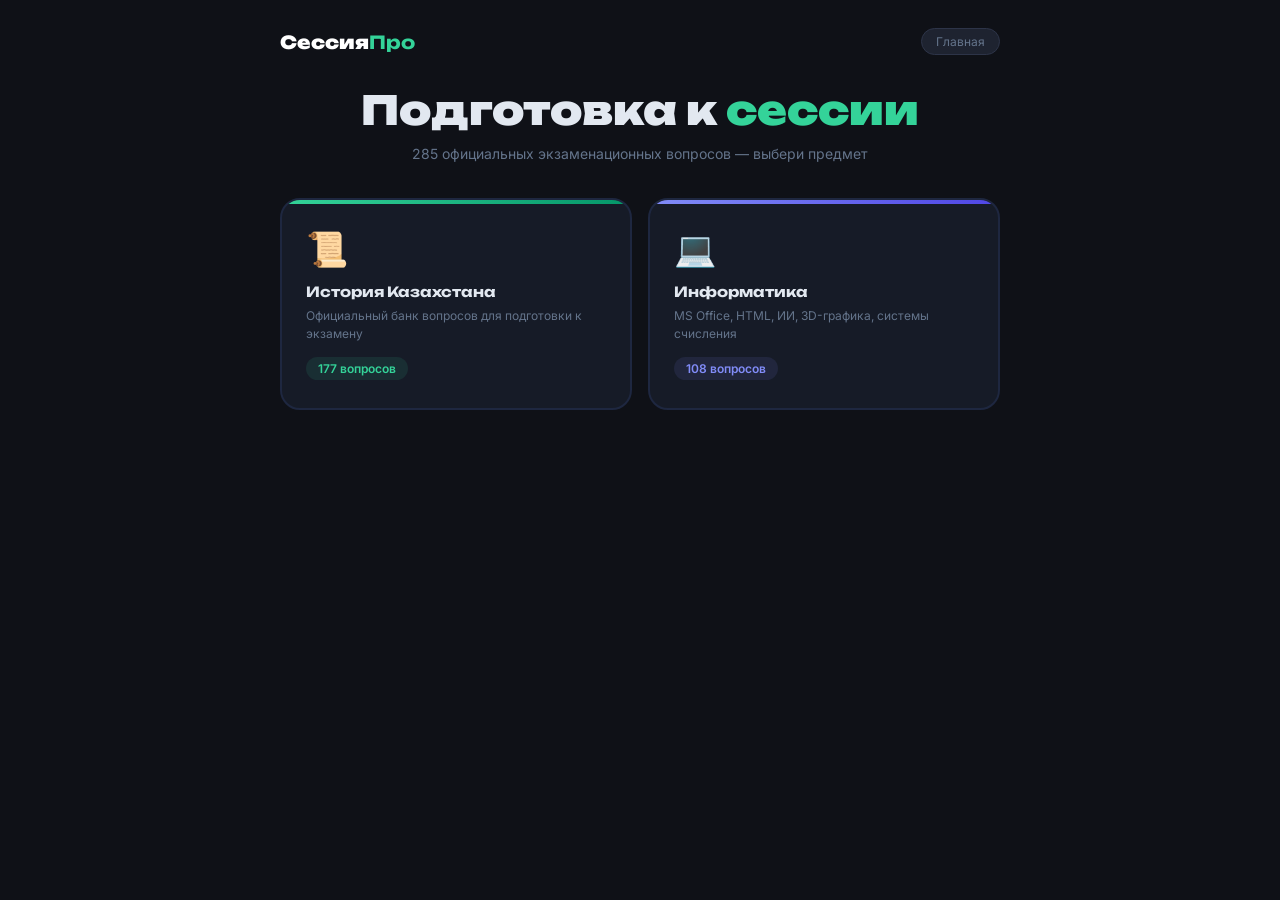
==== quiz.html @ 17632fbd "Add files via upload" ====
<!DOCTYPE html>
<html lang="ru">
<head>
<meta charset="UTF-8">
<meta name="viewport" content="width=device-width,initial-scale=1">
<title>СессияПро</title>
<link href="https://fonts.googleapis.com/css2?family=Unbounded:wght@700;900&family=Inter:wght@400;500;600&display=swap" rel="stylesheet">
<style>
*{margin:0;padding:0;box-sizing:border-box}
body{min-height:100vh;background:#0f1117;color:#e2e8f0;font-family:'Inter',sans-serif;padding:0 16px 60px}
.wrap{max-width:720px;margin:0 auto}
.hdr{padding:28px 0 32px;display:flex;align-items:center;justify-content:space-between}
.logo{font-family:'Unbounded',sans-serif;font-size:18px;font-weight:900;color:#fff}
.logo b{color:#34d399}
.chip{background:#1e2330;border:1px solid #2d3448;border-radius:99px;padding:5px 14px;font-size:12px;color:#64748b}
.screen{display:none}
.screen.on{display:block;animation:up .3s ease}
@keyframes up{from{opacity:0;transform:translateY(12px)}to{opacity:1;transform:translateY(0)}}
.home-title{font-family:'Unbounded',sans-serif;font-size:clamp(22px,5vw,40px);font-weight:900;line-height:1.15;margin-bottom:12px;text-align:center}
.home-title span{color:#34d399}
.home-sub{text-align:center;color:#64748b;font-size:14px;margin-bottom:36px}
.subjects{display:grid;grid-template-columns:1fr 1fr;gap:16px;margin-bottom:36px}
.subj{background:#161b27;border:2px solid #1e2740;border-radius:20px;padding:28px 24px;cursor:pointer;transition:.2s;position:relative;overflow:hidden}
.subj::before{content:'';position:absolute;top:0;left:0;right:0;height:4px;border-radius:20px 20px 0 0}
.subj.hist::before{background:linear-gradient(90deg,#34d399,#059669)}
.subj.info::before{background:linear-gradient(90deg,#818cf8,#4f46e5)}
.subj:hover{transform:translateY(-4px);border-color:#2d3a5a;box-shadow:0 12px 40px rgba(0,0,0,.4)}
.subj .emoji{font-size:34px;margin-bottom:14px;display:block}
.subj h2{font-family:'Unbounded',sans-serif;font-size:14px;font-weight:700;margin-bottom:6px;line-height:1.3}
.subj p{font-size:12px;color:#64748b;line-height:1.5}
.subj .sbadge{display:inline-block;margin-top:14px;border-radius:99px;padding:4px 12px;font-size:12px;font-weight:600}
.subj.hist .sbadge{background:rgba(52,211,153,.1);color:#34d399}
.subj.info .sbadge{background:rgba(129,140,248,.1);color:#818cf8}
.back-btn{display:inline-flex;align-items:center;gap:6px;background:none;border:1.5px solid #1e2740;color:#64748b;padding:8px 16px;border-radius:10px;font-family:'Inter',sans-serif;font-size:13px;cursor:pointer;margin-bottom:24px;transition:.2s}
.back-btn:hover{border-color:#34d399;color:#34d399}
.mode-title{font-family:'Unbounded',sans-serif;font-size:20px;font-weight:700;margin-bottom:6px}
.mode-sub{color:#64748b;font-size:13px;margin-bottom:22px}
.modes{display:grid;grid-template-columns:1fr 1fr;gap:11px;margin-bottom:20px}
.mode{background:#161b27;border:1.5px solid #1e2740;border-radius:15px;padding:18px;cursor:pointer;transition:.2s;text-align:left;position:relative}
.mode:hover{transform:translateY(-2px)}
.mode.hmode:hover{border-color:#34d399}
.mode.imode:hover{border-color:#818cf8}
.mode .mi{font-size:22px;margin-bottom:9px;display:block}
.mode h3{font-size:13px;font-weight:600;margin-bottom:3px}
.mode p{font-size:12px;color:#64748b}
.mode .mc{position:absolute;top:12px;right:12px;border-radius:99px;padding:2px 8px;font-size:11px;font-weight:700}
.hmode .mc{background:rgba(52,211,153,.12);color:#34d399}
.imode .mc{background:rgba(129,140,248,.12);color:#818cf8}
.cust{background:#161b27;border:1.5px solid #1e2740;border-radius:15px;padding:16px}
.cust label{font-size:12px;color:#64748b;display:block;margin-bottom:9px}
.cust-row{display:flex;gap:9px;align-items:center}
select{background:#0f1117;border:1.5px solid #1e2740;border-radius:9px;color:#e2e8f0;font-family:'Inter',sans-serif;font-size:13px;padding:8px 12px;outline:none;cursor:pointer}
.gbtn{flex:1;border:none;border-radius:9px;font-family:'Inter',sans-serif;font-size:14px;font-weight:600;padding:10px 18px;cursor:pointer;transition:.15s}
.gbtn.gh{background:#34d399;color:#0a0f1a}
.gbtn.gh:hover{background:#2dd4bf}
.gbtn.gi{background:#818cf8;color:#fff}
.gbtn.gi:hover{background:#6366f1}
.qhdr{display:flex;align-items:center;gap:12px;margin-bottom:22px;padding-top:20px}
.qsubj{font-size:12px;color:#64748b;white-space:nowrap}
.qsubj b{color:#34d399}
.qsubj.ic b{color:#818cf8}
.pw{flex:1;height:4px;background:#1e2740;border-radius:99px;overflow:hidden}
.pb{height:100%;background:#34d399;border-radius:99px;transition:width .4s}
.pb.ic{background:#818cf8}
.qnl{font-size:12px;color:#64748b;white-space:nowrap}
.qcard{background:#161b27;border:1.5px solid #1e2740;border-radius:18px;padding:24px;margin-bottom:13px;position:relative;overflow:hidden}
.qcard::after{content:'';position:absolute;top:0;left:0;right:0;height:3px;background:linear-gradient(90deg,#34d399,#818cf8)}
.qlbl{font-size:10px;letter-spacing:2px;text-transform:uppercase;color:#475569;margin-bottom:9px}
.qtext{font-size:16px;font-weight:500;line-height:1.55}
.opts{display:flex;flex-direction:column;gap:7px;margin-bottom:14px}
.opt{background:#161b27;border:1.5px solid #1e2740;border-radius:12px;padding:12px 15px;cursor:pointer;display:flex;align-items:center;gap:11px;transition:.18s;font-size:13px}
.opt:hover:not(.dis){border-color:#34d399;background:rgba(52,211,153,.04)}
.ltr{width:27px;height:27px;border-radius:7px;border:1.5px solid #2d3448;display:flex;align-items:center;justify-content:center;font-size:11px;font-weight:700;flex-shrink:0;color:#64748b;transition:.18s}
.opt.ok{border-color:#34d399;background:rgba(52,211,153,.07)}
.opt.ok .ltr{background:#34d399;border-color:#34d399;color:#0a0f1a}
.opt.no{border-color:#f87171;background:rgba(248,113,113,.07)}
.opt.no .ltr{background:#f87171;border-color:#f87171;color:#fff}
.opt.dis{cursor:default}
.oc{margin-left:auto;font-size:13px;opacity:0;flex-shrink:0}
.opt.ok .oc,.opt.no .oc{opacity:1}
.qnav{display:flex;gap:9px}
.xbtn{background:none;border:1.5px solid #1e2740;color:#64748b;border-radius:10px;font-family:'Inter',sans-serif;font-size:13px;padding:11px 16px;cursor:pointer;transition:.15s}
.xbtn:hover{border-color:#f87171;color:#f87171}
.nbtn{flex:1;border:none;border-radius:10px;font-family:'Inter',sans-serif;font-size:14px;font-weight:600;padding:12px;cursor:pointer;display:none;transition:.15s}
.nbtn.hc{background:#34d399;color:#0a0f1a}
.nbtn.hc:hover{background:#2dd4bf}
.nbtn.ic{background:#818cf8;color:#fff}
.nbtn.ic:hover{background:#6366f1}
.res-center{text-align:center;padding:32px 0 18px}
.rring{width:130px;height:130px;margin:0 auto 22px;position:relative}
.rring svg{transform:rotate(-90deg)}
.rring circle{transition:stroke-dashoffset 1.1s cubic-bezier(.4,0,.2,1)}
.rinn{position:absolute;inset:0;display:flex;flex-direction:column;align-items:center;justify-content:center}
.rpct{font-family:'Unbounded',sans-serif;font-size:28px;font-weight:900;line-height:1}
.rlbl{font-size:11px;color:#64748b;margin-top:3px}
.rtitle{font-family:'Unbounded',sans-serif;font-size:20px;font-weight:700;margin-bottom:8px}
.rtext{color:#64748b;font-size:13px;margin-bottom:26px}
.stats{display:grid;grid-template-columns:repeat(3,1fr);gap:9px;margin-bottom:22px}
.stat{background:#161b27;border:1.5px solid #1e2740;border-radius:13px;padding:15px;text-align:center}
.stat .sv{font-family:'Unbounded',sans-serif;font-size:22px;font-weight:700;margin-bottom:3px}
.stat .sk{font-size:11px;color:#64748b}
.stat.green .sv{color:#34d399}
.stat.red .sv{color:#f87171}
.revtl{font-size:10px;letter-spacing:2px;text-transform:uppercase;color:#475569;margin-bottom:10px;text-align:left}
.revl{text-align:left;margin-bottom:22px}
.ritem{background:#161b27;border:1.5px solid #1e2740;border-left:3px solid #f87171;border-radius:11px;padding:13px 15px;margin-bottom:7px}
.rq{font-size:13px;font-weight:500;margin-bottom:7px;line-height:1.4}
.rrow{display:flex;gap:6px;flex-wrap:wrap}
.ra{padding:4px 9px;border-radius:5px;font-size:12px}
.rc{background:rgba(52,211,153,.1);color:#34d399}
.rw{background:rgba(248,113,113,.1);color:#f87171;text-decoration:line-through}
.rbtns{display:flex;gap:9px;padding-bottom:48px}
.toast{position:fixed;bottom:20px;left:50%;transform:translateX(-50%) translateY(80px);background:#1e2740;border:1.5px solid #2d3a5a;border-radius:11px;padding:10px 18px;font-size:13px;z-index:999;transition:.3s;pointer-events:none;white-space:nowrap}
.toast.on{transform:translateX(-50%) translateY(0)}
@media(max-width:500px){.subjects,.modes{grid-template-columns:1fr}.qtext{font-size:14px}.qcard{padding:18px}}
</style>
</head>
<body>
<div class="wrap">
  <div class="hdr">
    <div class="logo">Сессия<b>Про</b></div>
    <div class="chip" id="chip">Главная</div>
  </div>
  <div class="screen on" id="s-home">
    <div class="home-title">Подготовка к <span>сессии</span></div>
    <div class="home-sub">285 официальных экзаменационных вопросов — выбери предмет</div>
    <div class="subjects">
      <div class="subj hist" onclick="goMode('hist')">
        <span class="emoji">📜</span>
        <h2>История Казахстана</h2>
        <p>Официальный банк вопросов для подготовки к экзамену</p>
        <span class="sbadge">177 вопросов</span>
      </div>
      <div class="subj info" onclick="goMode('info')">
        <span class="emoji">💻</span>
        <h2>Информатика</h2>
        <p>MS Office, HTML, ИИ, 3D-графика, системы счисления</p>
        <span class="sbadge">108 вопросов</span>
      </div>
    </div>
  </div>
  <div class="screen" id="s-mode-hist">
    <button class="back-btn" onclick="show('s-home','Главная')">← Назад</button>
    <div class="mode-title">📜 История Казахстана</div>
    <div class="mode-sub">177 вопросов — выбери режим</div>
    <div class="modes">
      <div class="mode hmode" onclick="launch('hist',20,'r')"><span class="mi">🎲</span><span class="mc">20</span><h3>Быстрый тест</h3><p>20 случайных вопросов</p></div>
      <div class="mode hmode" onclick="launch('hist',40,'r')"><span class="mi">⚡</span><span class="mc">40</span><h3>Полутест</h3><p>40 случайных вопросов</p></div>
      <div class="mode hmode" onclick="launch('hist',0,'all')"><span class="mi">🏆</span><span class="mc">177</span><h3>Полный экзамен</h3><p>Все вопросы банка</p></div>
      <div class="mode hmode" onclick="launch('hist',0,'w')"><span class="mi">🔄</span><span class="mc" id="wb-h">0</span><h3>Ошибки</h3><p>Только неверные ответы</p></div>
    </div>
    <div class="cust"><label>Своё количество</label>
      <div class="cust-row">
        <select id="cn-h"><option value="10">10</option><option value="20" selected>20</option><option value="30">30</option><option value="50">50</option><option value="100">100</option></select>
        <button class="gbtn gh" onclick="launch('hist',+document.getElementById('cn-h').value,'r')">Начать →</button>
      </div>
    </div>
  </div>
  <div class="screen" id="s-mode-info">
    <button class="back-btn" onclick="show('s-home','Главная')">← Назад</button>
    <div class="mode-title">💻 Информатика</div>
    <div class="mode-sub">108 вопросов — выбери режим</div>
    <div class="modes">
      <div class="mode imode" onclick="launch('info',20,'r')"><span class="mi">🎲</span><span class="mc">20</span><h3>Быстрый тест</h3><p>20 случайных вопросов</p></div>
      <div class="mode imode" onclick="launch('info',40,'r')"><span class="mi">⚡</span><span class="mc">40</span><h3>Полутест</h3><p>40 случайных вопросов</p></div>
      <div class="mode imode" onclick="launch('info',0,'all')"><span class="mi">🏆</span><span class="mc">108</span><h3>Полный экзамен</h3><p>Все вопросы банка</p></div>
      <div class="mode imode" onclick="launch('info',0,'w')"><span class="mi">🔄</span><span class="mc" id="wb-i">0</span><h3>Ошибки</h3><p>Только неверные ответы</p></div>
    </div>
    <div class="cust"><label>Своё количество</label>
      <div class="cust-row">
        <select id="cn-i"><option value="10">10</option><option value="20" selected>20</option><option value="30">30</option><option value="50">50</option><option value="108">Все (108)</option></select>
        <button class="gbtn gi" onclick="launch('info',+document.getElementById('cn-i').value,'r')">Начать →</button>
      </div>
    </div>
  </div>
  <div class="screen" id="s-quiz">
    <div class="qhdr">
      <div class="qsubj" id="qsl">История <b>КЗ</b></div>
      <div class="pw"><div class="pb" id="pb"></div></div>
      <div class="qnl" id="qnl">0/0</div>
    </div>
    <div class="qcard"><div class="qlbl" id="qn">ВОПРОС 1</div><div class="qtext" id="qt"></div></div>
    <div class="opts" id="opts"></div>
    <div class="qnav">
      <button class="xbtn" onclick="exitQ()">✕ Выйти</button>
      <button class="nbtn hc" id="nb" onclick="nextQ()">Следующий →</button>
    </div>
  </div>
  <div class="screen" id="s-res">
    <div class="res-center">
      <div class="rring">
        <svg width="130" height="130" viewBox="0 0 130 130">
          <circle cx="65" cy="65" r="56" fill="none" stroke="#1e2740" stroke-width="9"/>
          <circle id="rc" cx="65" cy="65" r="56" fill="none" stroke="#34d399" stroke-width="9" stroke-linecap="round" stroke-dasharray="351.86" stroke-dashoffset="351.86"/>
        </svg>
        <div class="rinn"><div class="rpct" id="rp">0%</div><div class="rlbl">результат</div></div>
      </div>
      <div class="rtitle" id="rtl">—</div>
      <div class="rtext" id="rtx"></div>
    </div>
    <div class="stats">
      <div class="stat green"><div class="sv" id="sok">0</div><div class="sk">Верно</div></div>
      <div class="stat red"><div class="sv" id="sno">0</div><div class="sk">Неверно</div></div>
      <div class="stat"><div class="sv" id="stot">0</div><div class="sk">Всего</div></div>
    </div>
    <div class="revtl">Разбор ошибок</div>
    <div class="revl" id="rl"></div>
    <div class="rbtns">
      <button class="xbtn" style="flex:1" onclick="exitQ()">← Главная</button>
      <button class="nbtn hc" id="rbtn" style="display:flex;flex:1" onclick="retryQ()">↺ Ещё раз</button>
    </div>
  </div>
</div>
<div class="toast" id="toast"></div>
<script>
const RH=[["Стиль предметов, найденных в сакских курганах","Согдийский","Птичий","Китайский","Звериный",3],["На какой территории поселились усуни (III в. до н.э.)","На Сыр-Дарье","Мангыстау","Северном Казахстане","Семиречье",3],["Кто из учёных изучал язык тюркских племён в XI веке","А.Яссауи","Ю.Баласагуни","М.Кашгари","Аль-Фараби",2],["Как назывался верховный правитель усуней","Хан","Царь","Шаньюй","Гуньмо",3],["Персидский царь, побеждённый саками","Дарий","Камбис","Полиэн","Кир",3],["Сезонное пастбище казахов в весеннее время","Джайляу","Кузеу","Коктеу","Кыстау",2],["Сакский царь, победивший Кира и обезглавивший его","Моде","Томирис","Чжи-Чжи","Аттила",1],["К какому веку относится «Золотой человек»","VII в. до н.э.","II в. до н.э.","V-IV вв. до н.э.","I в. до н.э.",2],["Начало формирования казахской народности","VII-IX вв.","XIV-XV вв.","II-I тыс. лет до н.э.","III-IV вв.",1],["Хан Тауке укреплял центральную власть через","Совет духовенства","Совет биев","Совет аксакалов","Съезд баев",1],["По «Уставу о сибирских киргизах» 1822 г. Старший султан через 9 лет мог рассчитывать на","Должность волостного управителя","Дворянское звание","Новые земли","Должность губернатора",1],["Установлению культурных отношений между Востоком и Западом в Средневековье способствовал","Расцвет Монгольской империи","Расцвет Тюркского каганата","Китай и Россия","Великий Шёлковый путь",3],["Мавзолей Ходжи Ахмеда Яссауи находится","В Отраре","В Таразе","В Мерке","В Туркестане",3],["Значение термина «Икта» в государстве Караханидов","Посол","Городской глава","Объявление войны","Право на сбор налога",3],["Крупный торговый центр Тюргешского каганата","Тараз","Жанакент","Отрар","Суяб",3],["Центр Западно-Тюркского каганата","Мангыстау","Мавераннахр","Семиречье","Алтай",2],["Наука о происхождении и эволюции человека","Антропология","Политология","Физика","Биология",0],["Характерная черта постиндустриальной цивилизации","Рост богатых","Резкое расслоение","Уменьшение бедных","Резкое усиление роли информации и образования",3],["Великое переселение народов — это","Развитие промышленности","Добровольное переселение","Массовое вторжение варваров на территорию Рима в 4-7 вв.","Уничтожение малых народов",2],["Определение глобализации","Рост народонаселения","Модернизация в развитых странах","Усиление взаимосвязанности мира и воздействие мировых процессов на народы","Усиление агрессивной политики",2],["Последствия монгольских завоеваний в Казахстане","Экономика развивалась","Города сократились с 200 до 20, уничтожены культурные ценности","Городов стало больше","Культура быстро развивалась",1],["Этническая карта мира — это","Карта расселения этносов","Расселение малых народов","Ассимиляция народа","Распределение диаспор",0],["Партия лидеров Букейханова и Байтурсынова","Ак Жол","Алаш","Желтоксан","Табигат",1],["Путь повышения социального положения в казахском обществе","Храбрость на войне","Обучение в медресе","Религиозные предписания","Милость царя",0],["Казахское ханство образовалось в","1465-1466","1385-1386","1210-1211","1745-1746",0],["Поэты-исполнители эпоса","Гурханы","Жырау","Тегины","Сери",1],["Образование Казахского ханства связано с","Жанибеком и Кереем","Иренчи и Бурундуком","Абулхаиром и Махмудом","Касымом и Акназаром",0],["При каком хане население ханства достигло 1 млн. человек","Хане Есиме","Хане Хакназаре","Хане Касыме","Хане Бурундуке",2],["Мифологический предок древних тюрков","Волк","Лебедь","Лошадь","Тигр",0],["Определение «цивилизации»","Особенности экономической жизни","Творческая деятельность","Особенности материальной, духовной и социальной жизни народов","Путь развития казахского общества",2],["Номадизм — это","Кочевничество","Земледелие","Ирригация","Героический эпос",0],["Общенациональная идея Республики Казахстан","Ұлы Ел","Ұлы Отан","Мәңгілік Ел","Қөп ұлтты ел",2],["Свод законов «Жеті жарғы» связан с именем хана","Тауке","Касым","Жангир","Аблай",0],["Год «Анракайской битвы» — победы над джунгарами","1414","1685","1516","1729",3],["Год битвы «Калмак кырылган» (гибель калмыков)","1514","1485","1726","1629",2],["Раннефеодальное государство тюркских племён","Княжество","Полисы","Ханства","Каганаты",3],["Государства, покорённые Чингисханом до вторжения в Казахстан","Россия, Китай, Индия","Турция и Кавказ","Иран и Пакистан","Якуты, киргизы и уйгуры",3],["Основная причина общенациональной борьбы казахов в 1916 году","Изъятие земель и тяжёлые налоги","Междоусобицы","Расстрел мирных","Национализм",0],["Амангельды Иманов возглавил восстание 1916 г. в области","Тургайской","Акмолинской","Уральской","Сырдарьинской",0],["Религия, название которой означает «покорность»","Ислам","Тенгрианство","Лютеранство","Буддизм",0],["Наибольшая угроза казахам в начале XVIII в. нарастала со стороны","Российской империи","Поволжских калмыков","Джунгарского ханства","Хивинского ханства",2],["Термин «казах» до XIV в. употреблялся в смысле","Политическом","Военном","Экономическом","Социальном",3],["Политическая партия, образованная после февральской революции 1917 г.","Кадеты","Октябристы","Социал-демократическая","Алаш",3],["Орудия, перенятые Чингисханом у Китая","Луки и стрелы","Глиняные орудия","Стенобитные и метательные орудия","Невидимые орудия",2],["Город, оборонявшийся 6 месяцев против монголов с Каир ханом","Тараз","Туркестан","Отрар","Ташкент",2],["Когда возникло государство Чингисхана","Конец 10 в.","Начало 12 в.","Конец 8 в.","Начало 13 в.",3],["При каком хане ислам стал государственной религией Золотой Орды","Батые","Берке","Узбеке","Джанибеке",2],["Главный язык Золотой Орды","Чагатайский","Огузский","Кипчакский","Монгольский",2],["Город на Сырдарье, оказавший сильное сопротивление монголам","Сыгнак","Озгент","Женд","Баршакент",0],["Народ Золотой Орды","Один язык, разные религии","Одна религия, разные языки","Одна религия и один язык","Разные язык и религия",1],["Первая столица Золотой Орды","Сыганак","Алмалык","Сарай-Бату","Туркестан",2],["Основатель Золотой Орды","Чагатай","Тулуй","Батый","Джучи",2],["Территория Старшего жуза","От Сырдарьи до Семиречья","Центральный Казахстан","Западный Казахстан","Северный Казахстан",0],["Территория Среднего жуза","От Сырдарьи до Семиречья","Центральный и Северо-Восточный Казахстан","Низовья р. Урал","Западный Казахстан",1],["Казахский бий Среднего жуза в 18 в.","Казыбек","Толе","Едыге","Айтеке",0],["Казахский бий Старшего жуза в 18 в.","Казыбек","Толе","Едыге","Айтеке",1],["Казахский бий Младшего жуза в 18 в.","Казыбек","Толе","Тауке","Айтеке",3],["Государственная религия Золотой Орды с 14 в.","Ислам","Синтоизм","Конфуцианство","Иудаизм",0],["Золотая Орда при Узбек-хане и Джанибеке","Достигла расцвета","Стала независимой","Распалась на улусы","Прекратила существование",0],["Правитель государства кочевых узбеков","Абулхаир","Тоглук-Тимур","Тамерлан","Касым",0],["Итог Октябрьской революции 1917 г.","Власть Советов","Власть Временного правительства","Власть буржуазии","Власть царя",0],["Право нации на самоопределение — это","Право на национальные привилегии","Право на религиозные привилегии","Право создать самостоятельное государство","Право притеснять другую нацию",2],["Характер восстания Кенесары","Национально-освободительный","Демократический","Антирелигиозный","Антифеодальный",0],["Первый редактор газеты «Казах»","А.Байтурсынов","М.Жумабаев","М.Дулатов","А.Бокейханов",0],["Единственный источник государственной власти в РК","Парламент","Суд","Народ","Правительство",2],["Кто мог претендовать на ханский титул","Султаны-чингизиды","Баи","Эмиры","Батыры",0],["Главный приоритет ЮНЕСКО в культуре","Развитие промышленности","Содействие культурному разнообразию","Распространение книг","Развитие морали",1],["Миссия ЮНЕСКО","Создание условий для диалога цивилизаций и народов","Распространение учебников","Развитие бедных стран","Развитие богатых стран",0],["Цель программы Всемирного наследия","Сделать известными и защитить уникальные объекты","Засекретить объекты","Застраховать памятники","Передать объекты на хранение",0],["Дата декрета об образовании Казахской АССР","26 мая 1904","26 июня 1938","26 июля 1926","26 августа 1920",3],["Диаспора — это","Часть народа вне страны происхождения","Все достижения человечества","Наиболее развитые нации","Крупные народные образования",0],["Устойчивые признаки этноса","Общественные отношения","Взгляды выдающихся людей","Территория и климат","Этническая культура, менталитет и общее происхождение",3],["Культ неба у тюрков","Поклонение Тенгри","Поклонение животным","Поклонение аруахам","Поклонение воде",0],["Повод к выступлению казахов в 1916 г.","Изъятие скота","Указ царя 25 июня 1916 г. о тыловых работах","Расстрел мирных","Изъятие имущества",1],["Движущие силы борьбы казахского народа в 1916 г.","Рабочие","Ремесленники","Крестьяне","Крестьяне, ремесленники, рабочие",3],["Город, которому посвятил стихотворение Жамбыл в 1941 г.","Ленинград","Смоленск","Воронеж","Курск",0],["Оценка декабрьских событий 1986 г. Пленумом ЦК КПСС","Казахский национализм","Демонстрация солидарности","Демонстрация единства","Выступление молодёжи",0],["Причина упадка Великого Шёлкового пути","Разрушение Великой Китайской стены","Нашествие монголов","Появление джунгарского государства","Нашествие Надир-шаха",1],["ХХ съезд КПСС знаменателен","Курс на освоение целины","Осуждением культа личности Сталина","Послевоенными успехами промышленности","Восстановлением народного хозяйства",1],["День 31 мая в РК называется","День независимости","День Конституции","День принятия в ООН","День памяти жертв репрессий",3],["Закон о государственной независимости РК принят","16 декабря 1991","21 августа 1996","25 октября 1985","12 декабря 1995",0],["Первое высшее учебное заведение Казахстана","Казахский Педагогический институт","Казахский Государственный университет","Алматинский медицинский институт","Алматинский Зооветеринарный институт",0],["Причина участия казахов Младшего жуза в восстании Пугачёва","Вернуть должности","Вернуть земли","Выступить против джунгар","Выступить против Китая",1],["Классовый характер «Жеты-Жаргы» доказывает","За кровь мстят кровью","Богохульника убивают камнями","Убийство султана — кун за 7 человек","Самоубийцы хоронятся отдельно",2],["Писатель, написавший правду о хане Кенесары","Ж.Молдагалиев","И.Есенберлин","А.Кекилбаев","О.Сулейменов",1],["Основная цель индустриализации в СССР","Развитие промышленности","Развитие сельского хозяйства","Развитие торговли","Ликвидация неграмотности",0],["Принцип, нарушавшийся при коллективизации","Справедливости","Добровольности","Всеобщности","Системности",1],["Методы коллективизации в Казахстане","Насилие и террор","Добровольность","Справедливость","Единство",0],["Первый звуковой фильм в Казахстане","Каракоз","Меня зовут Кожа","Алдар Косе","Амангельды",3],["Казахстанец, повторивший подвиг Матросова","С.Луганский","Л.Беда","С.Баймагамбетов","И.Павлов",2],["Период существования СССР","1917-1992","1922-1990","1917-1986","1922-1991",3],["Экологическое движение под руководством О.Сулейменова","Комитет по проблемам Балхаша","«Невада — Семипалатинск»","«Адилет»","«Желтоксан»",1],["Учебное заведение, получившее имя Абая","Казахский педагогический институт","КазГУ","Кызылординский пединститут","Алматинский медицинский",0],["Вид искусства, появившийся в XX в. на основе синтеза с техникой","Кино","Живопись","Скульптура","Графика",0],["Казахский учёный-этнограф начала 19 в.","Ч.Валиханов","Аль-Фараби","И.Алтынсарин","А.Кунанбаев",0],["Автор кюев «Адай» и «Сарыарка»","Курмангазы","Даулеткерей","Таттимбет","Сейтек",0],["Разработал месторождение меди в Джезказгане","Н.С.Курнаков","И.М.Губкин","К.И.Сатпаев","П.И.Рычков",2],["Турксиб соединял","Среднюю Азию с Сибирью","Казахстан с Сибирью","Урал с Казахстаном","Европу с Азией",0],["Номад — это","Кочевник","Охотник","Ремесленник","Земледелец",0],["Великий казахский кюйши 19 в.","Курмангазы","Бухаржырау","М.Утемисов","Асанкайгы",0],["Казахский поэт, переводивший Лермонтова и Пушкина","А.Кунанбаев","Г.Мусрепов","Г.Мустафин","Ш.Уалиханов",0],["Отрасли, развившиеся в годы индустриализации","Энергетическая","Добывающая","Лёгкая","Сыроваренная",1],["Первый президент АН Казахской ССР","К.Сатпаев","Ж.Мендешев","А.Маргулан","С.Вавилов",0],["Первое ядерное испытание на Семипалатинском полигоне","1949","1945","1947","1941",0],["Указ о закрытии Семипалатинского полигона подписал","Н.Назарбаев","М.Горбачёв","Д.Кунаев","Ю.Андропов",0],["Политика СССР 1985-1991 гг.","Перестройка","Новый курс","НЭП","Реконструкция",0],["Декларацию о суверенитете Казахстан провозгласил","В октябре 1990","В сентябре 1988","В январе 1989","В августе 1992",0],["Глава государства по Конституции РК","Президент","Председатель Конституционного Совета","Председатель Мажилиса","Вице-президент",0],["По планам фашистов Казахстан должен был войти в состав","Государства Остланд","Великой Германской империи","Большого Туркестана","Японии",2],["Командир 316-й дивизии, сформированной в Казахстане","Генерал Панфилов","Генерал Ботов","Маршал Жуков","Генерал Говоров",0],["Символ единения и гостеприимства у тюрков","Казан","Юрта","Акинак","Мечеть",1],["Определяющий фактор политического мировоззрения в 40-х гг. ХХ в.","Пропаганда вождя","Патриотическое воспитание","Инакомыслие","Демократия",0],["Событие в жизни Казахстана 2 марта 1992 г.","Казахстан вступил в ООН","Вышел из Всемирного банка","Расторг договор с Китаем","Вступил в МВФ",0],["Лиссабонский протокол 1993 г. объявил","Мораторий на ядерные вооружения","Казахстан зоной без ядерного оружия","Невмешательство во внутренние дела соседей","Новые принципы сотрудничества в СНГ",1],["Год введения тенге","1990","1991","1992","1993",3],["Экономическая политика «Нұрлы Жол»","«Нұрлы Жол»","«Асылжол»","«Ақ жол»","«Жаңа жол»",0],["Лидер движения «Невада-Семей»","Д.Назарбаева","О.Сулейменов","С.Абдильдин","Г.Касымов",1],["Партия с лидерами Букейхановым и Байтурсыновым","Ак Жол","Алаш","Желтоксан","Табигат",1],["Автор «1000 песен Казахского народа»","Б.Астафьев","А.Иванов","А.Затаевич","Е.Брусиловский",2],["Курган — место захоронения «Золотого человека»","Иссыкский","Беркаринский","Бесшатыр","Жуантобе",0],["Что наибольше искажалось в годы застоя","Философия","Социология","История Казахстана","Математика",2],["Основатель Тюркского каганата","Мукан-каган","Бумын-каган","Джегуй-каган","Уч-элик-каган",1],["Формы собственности по Конституции РК","Частная и государственная","Кооперативная и государственная","Государственная и акционерная","Арендная и государственная",0],["Презентация новой столицы Астаны состоялась","В июне 1986","В июне 1977","В июне 1998","В июне 1969",2],["Почему Затаевича называли «искателем жемчуга»","Изучал фауну","Изучал природные ресурсы","Собирал песни и кюи народа","Изучал обычаи",2],["Кому адресовано «Письмо пяти» в 1932 г.","Ф.Голощекину","И.Курамысову","С.Мендешеву","Г.Рошаль",0],["Кто писал Сталину о катастрофе коллективизации в 1933 г.","Т.Рыскулов","И.Курамысов","Е.Алтынбеков","К.Куанышев",0],["Энеолит — это","Эпоха каменного века","Эпоха железного века","Переход от каменного к бронзовому веку","Эпоха собирательства",2],["В русских источниках кыпчаков называли","Половцами","Сарматами","Печенегами","Хазарами",0],["Место СССР по тяжёлой промышленности в Европе накануне ВМВ","Первое","Последнее","Третье","Пятое",0],["Место Казахстана по производству свинца в СССР накануне ВОВ","Первое","Второе","Третье","Пятое",0],["Форма государственного устройства РК","Унитарное государство","Конфедерация","Ассоциация","Союзное государство",0],["Республика Казахстан состоит из","Союзных республик","Автономий","Административно-территориальных единиц","Национальных округов",2],["Орган, возглавляющий исполнительную власть РК","Министерство юстиции","Правительство","Парламент","Верховный Суд",1],["Должность главы местного исполнительного органа в РК","Спикер","Сенатор","Аким","Мэр",2],["Срок полномочий Президента РК","7 лет","5 лет","6 лет","10 лет",0],["Тенгрианство — религия","Древних тюрков","Древних славян","Древних иудеев","Древних германцев",0],["Цвет одежды жрецов в сакском обществе","Белая","Красная","Синяя","Чёрная",0],["Цвет одежды скотоводов в сакском обществе","Синяя или жёлтая","Белая или красная","Красная или синяя","Чёрная или белая",0],["Столица Казахского ханства при хане Тауке","Ташкент","Сайрам","Манкент","Туркестан",3],["Столица Казахстана переехала из Кызыл-Орды в 1929 г. в","Петропавловск","Уральск","Акмолу","Алма-Ату",3],["316-я дивизия под Москвой — командир","К.А.Семенченко","Т.Тохтаров","С.Баймагамбетов","И.В.Панфилов",3],["Титул правителя Казахского государства","Каган","Царь","Хунтайджи","Хан",3],["Индустриализация в истории Казахстана ХХ в. — это","Сбой системы","Откат к старой версии","Масштабное обновление экономики","Завершение работы",2],["«Ошибка в управлении системой» с катастрофическими последствиями","Индустриализация","Коллективизация","Освоение целины","Перестройка",1],["Голод 1931-1933 гг. — следствие","Внешнего вмешательства","Неправильной экономической политики","Технического прогресса","Автоматизации",1],["Роль Казахстана в годы ВОВ (сравнение с ИТ)","Пользовательский интерфейс","Сервер данных","Тыловой ресурсный центр","Отключённый модуль",2],["Событие, давшее толчок росту городов и промышленности","Коллективизация","Индустриализация","Декабрьские события","Распад СССР",1],["Освоение целины сравнимо с","Удалением данных","Тестированием системы","Масштабированием проекта","Завершением проекта",2],["Положительный итог освоения целины в краткосрочной перспективе","Сокращение населения","Рост производства зерна","Ликвидация сельского хозяйства","Спад экономики",1],["Декабрьские события 1986 г. отражали","Сбой в экономике","Протест против отсутствия обратной связи","Завершение индустриализации","Начало коллективизации",1],["Период перестройки — это","Стабильная работа","Полная остановка","Попытка реформировать устаревшую систему","Возврат к прежней модели",2],["«Переход на новую версию системы» в истории Казахстана","Освоение целины","Декабрьские события 1986","Провозглашение независимости","Начало индустриализации",2],["В 1918-1920 гг. шла война","Империалистическая","Отечественная","Гражданская","Национально-освободительная",2],["Термин «интеграция» означает","Порабощение государств","Сближение государств в экономической и политической сферах","Развитие торговли","Переселение народов",1],["Мавзолеи Бабаджа-Хатун и Айша-Биби близ города","Актобе","Тараз","Семей","Алматы",1],["Культура поздней бронзы","Тасмолинская","Бегазы-Дандыбаевская","Нуринская","Кельтеминарская",1],["Хозяйство андроновцев","Земледелие","Скотоводство и земледелие","Рыболовство","Садоводство",1],["Первые племенные объединения Казахстана","Тюрки","Усуни","Канглы","Саки",3],["Войны сакских племён в 6 в. до н.э.","Гунны","Славяне","Монголы","Персы",3],["Труды, содержащие сведения о древних саках","Сыма-Цяня","Геродота","Мухаммеда Хайдара","Ибн Фадлана",1],["Кто потеснил огузов с берегов Сыр-Дарьи","Кипчаки","Тюргеши","Карлуки","Кимаки",0],["Памятники архитектуры X-XII вв. в Казахстане","Раскопки кургана Иссык","Раскопки Бейгазы-Дандыбаевские","Мавзолеи","Орхон-Енисейские раскопки",2],["Значение термина «жуз»","Отдельное государство","Отдельный народ","Историко-хозяйственный регион","Территория племён с разными языками",2],["Племена Младшего жуза","Найман, аргын","Уйсун, албан","Керей, джалаир","Каракесек, адай, джагалбайлы",3],["Племена Среднего жуза","Найман, кипчак, аргын","Карасек, алчин","Дулат, албан","Адай, табын",0],["Племена Старшего жуза","Табын, адай, алчин","Найман, керей, тама","Джагалбайлы, чумекей","Дулат, албан, джалаир",3],["Государство в период распада Золотой Орды в XIV в.","Ак-Орда","Улус Джучи","Ногайская Орда","Ханство Чингисхана",0],["Государства после распада Ак-Орды","Астраханское и Крымское","Казанское и Сибирское","Могулистан","Ногайская орда и ханство Абулхаира",3],["Дата восстания Исатая Тайманова и Махамбета Утемисова","1836-1838","1750-1752","1915-1916","1640-1646",0],["Улус, на территории которого возникла Ак-Орда","Улус Жошы","Улус Чагатая","Улус Субэдэя","Улус Малибета",0],["При каком хане Казахское ханство стало единым в конце XVII — нач. XVIII в.","Абылай-хане","Абулхаир-хане","Тауекел-хане","Тауке хане",3],["Начало присоединения Казахстана к России","1711 г.","1721 г.","1731 г.","1741 г.",2],["Территория восстания 1916 г.","Весь Казахстан, Средняя Азия, Сибирь","Узбекистан и Южный Казахстан","Сибирь и Узбекистан","Западный Казахстан и Россия",0],["Восстание Кенесары Касымова","1837-1847","1750-1752","1915-1916","1640-1646",0],["Восстание под руководством Срыма Датова","1783-1797","1750-1752","1915-1916","1640-1646",0],["Год введения «Устава о сибирских киргизах»","1822","1750","1915","1646",0]];
const RI=[["Для чего предназначена программа Microsoft Publisher","Для создания публикаций","Для создания текстовых документов","Для создания изображений","Для создания таблиц",0],["Что из перечисленного НЕ является объектом Microsoft Publisher","Таблица","Буклет","Календарь","Плакат",0],["Чтобы создать новую публикацию в Microsoft Publisher","Файл - Создать","Вставка","Формат","Сервис",0],["Расширение файла публикации Microsoft Publisher",".pub",".ppt",".pabl","WWW",0],["Первая версия пакета Microsoft Publisher была создана","1991","1981","1919","1980",0],["Для работы с простыми текстовыми документами используется","Блокнот","Адресная книга","Paint","Калькулятор",0],["Основной элемент базы данных MS Access реляционного типа","Таблица","Форма","Поле","Запись",0],["При сохранении растровых изображений для типографии используют","JPEG","PSD","BMP","TIFF",3],["Контуром в Corel Draw называется","Любой объект из инструментов рисования","Линия, нарисованная вручную","Все ответы верны","Границы объекта",3],["Какое изображение более гибко в работе","Векторное","Пиксельное","Растровое","Графическое",0],["Атрибут для всплывающей подсказки при наведении на изображение","title","другое","width","src",0],["HTML расшифровывается как","HyperText Markup Language","High Too My Link","meta","Hyperpyper Trob Meas Lock",0],["Атрибут background задаёт","Фон страницы","Фон ячейки","Фон таблицы","Фон сайта",0],["HTML — это","Язык разметки гипертекста","Приложение","Язык программирования","Текстовый редактор",0],["С помощью какого тега вставляют рисунок","img","br","title","p",0],["Что обозначает тег P","Начало абзаца","Переход на следующую строку","Заголовок","Горизонтальная линия",0],["Для чего используется тег FONT","Размер шрифта, цвет и гарнитура","Подчёркнутый текст","Полужирный текст","Горизонтальная линия",0],["Блокнот — это","Текстовый редактор для файлов небольшого объёма","Табличный процессор","База данных","Файл",0],["Функция тега BODY","Основной раздел web-страницы","Строка заголовка","Имя гиперссылки","Размер шрифта",0],["HTML необходим для","Создания web-сайтов","Создания прикладных программ","Работы с файлами","Не нужен",0],["Функция тега BR","Переход на следующую строку","Строка заголовка","Начать с абзаца","Горизонтальная линия",0],["Год выпуска компьютера ENIAC","1936","1943","1945","1950",2],["Страна, в которой был создан ENIAC","Германия","США","Великобритания","Франция",1],["Создатели компьютера ENIAC","Чарльз Бэббидж","Джон Эккерт и Джон Мокли","Алан Тьюринг","Билл Гейтс",1],["Элементная база компьютера ENIAC","Транзисторы","Вакуумные лампы","Микропроцессор","Магнитный диск",1],["Цель использования ENIAC","Игры","Военные расчёты","Интернет","Графика",1],["Обеспечение последовательного выполнения команд процессором","Оперативная память (RAM)","Устройство управления","Жёсткий диск","Видеокарта",1],["Универсальное приложение для рисования и создания логотипов","Microsoft Word","Adobe Photoshop","Microsoft Excel","PowerPoint",1],["Программа для работы с векторной графикой","Adobe Photoshop","CorelDRAW","Microsoft Word","Paint",1],["Программа для создания профессиональных логотипов и иллюстраций","Adobe Illustrator","Excel","Notepad","Paint",0],["Стандартная программа для создания простых рисунков","Paint","Photoshop","PowerPoint","Access",0],["Приложение для создания логотипов в онлайн-режиме","Canva","Excel","WinRAR","Access",0],["Программа, работающая с растровой графикой","Adobe Illustrator","CorelDRAW","Adobe Photoshop","AutoCAD",2],["Наиболее подходящая программа для создания логотипа","Word","Adobe Illustrator","Excel","Notepad",1],["Программа для 3D-моделирования","Microsoft Word","Блокнот","Blender","Excel Paint",2],["Программа для профессиональной 3D-анимации","Autodesk Maya","Блокнот","Word","Access",0],["Программа для инженерного 3D-проектирования","AutoCAD","Photoshop","PowerPoint","WinRAR",0],["3D-графика — это","Только текст","Двухмерное изображение","Трёхмерная модель (длина, ширина, высота)","Звуковой файл",2],["Основной элемент 3D-модели","Пиксель","Вершина (точка)","Буква","Таблица",1],["Один из этапов 3D-моделирования","Набор текста","Создание модели","Создание таблицы","Запись музыки",1],["Рендеринг — это","Выключение программы","Преобразование 3D-модели в финальное изображение","Копирование файла","Подключение к интернету",1],["Процесс вращения, масштабирования и изменения 3D-модели","Форматирование","Трансформация","Печать","Копирование",1],["Скорость выполнения операций процессором в единицу времени","Память","Тактовая частота","Кэш","Монитор",1],["Часть процессора для хранения временных данных","Регистр","Жёсткий диск","Принтер","Клавиатура",0],["Место расположения процессора","В мониторе","В системном блоке","В клавиатуре","В мыши",1],["Функция кэш-памяти","Длительное хранение данных","Ускорение работы процессора","Воспроизведение звука","Рисование",1],["Основная функция процессора","Рисование","Обработка данных","Воспроизведение звука","Подключение к интернету",1],["Порядок выполнения команд процессором","Случайный","Последовательный","Только с конца","Только с начала",1],["Устройство для арифметических и логических операций","RAM","АЛУ (арифметико-логическое устройство)","Жёсткий диск","Материнская плата",1],["Устройство для временного хранения данных и команд","Оперативная память (RAM)","Процессор","Жёсткий диск","Монитор",0],["Основной показатель скорости процессора","Объём памяти","Тактовая частота","Размер экрана","Количество цветов",1],["Плата, на которой располагается процессор","Материнская плата","Жёсткий диск","Клавиатура","Мышь",0],["Самая быстрая память в процессоре","Кэш-память","RAM","Жёсткий диск","Флеш-память",0],["Основное действие процессора","Прослушивание музыки","Выполнение команд","Рисование","Показ видео",1],["Применение Microsoft Word","Создание таблиц","Набор и редактирование текста","Создание презентаций","Создание баз данных",1],["Клавиши для выделения текста жирным в Word","Ctrl+I","Ctrl+U","Ctrl+B","Ctrl+P",2],["Команда для сохранения документа","Save","Print","Copy","Paste",0],["Применение Microsoft Excel","Рисование","Создание таблиц и вычислений","Видеомонтаж","Запись музыки",1],["С какого символа начинается формула в Excel","#","=","&","%",1],["Функция SUM — это","Среднее значение","Максимальное значение","Вычисление суммы","Подсчёт",2],["Применение Microsoft PowerPoint","Написание текста","Расчёт таблиц","Создание презентаций","Написание программ",2],["Клавиша для запуска слайд-шоу в PowerPoint","F1","F5","F7","F12",1],["Microsoft Office — это","Игровая программа","Пакет офисных программ","Интернет-браузер","Операционная система",1],["Система счисления — это","Компьютерная программа","Способ записи и представления чисел","Метод рисования графиков","Система сохранения файлов",1],["От чего зависит значение числа в позиционной системе счисления","Только от цифры","Только от количества разрядов","От цифры и её позиции","Только от базы",2],["Цифры двоичной системы счисления","0-9","0 и 1","1-8","0-7",1],["Основание восьмеричной системы счисления","2","8","10","16",1],["Символы шестнадцатеричной системы","0-9","0-7","0-9 и A-F","1-10",2],["Число (1010)₂ в десятичной системе","8","10","12","14",1],["Запись числа (15)₁₀ в двоичной системе","1010","1111","110","1001",1],["Эквивалент числа (17)₈ в десятичной системе","13","15","17","19",1],["Эквивалент числа (A)₁₆ в десятичной системе","8","9","10","12",2],["Область широкого применения двоичной системы","Медицина","Компьютерная техника","Сельское хозяйство","География",1],["Число (1001)₂ в восьмеричной системе","9","11","10","12",0],["Аппаратное обеспечение — это","Совокупность программ","Физические части устройства","Сеть Интернет","Тип файла",1],["Мобильное устройство из перечисленных","Принтер","Смартфон","Сканер","Клавиатура",1],["«Мозгом» устройства называют","RAM","Экран","CPU (Центральный процессор)","Батарея",2],["RAM — это","Хранение файлов","Показ времени","Временное хранение данных","Подключение к интернету",2],["Использование внутренней памяти","Вычисление","Хранение данных","Рисование","Вывод звука",1],["Мобильная операционная система","Windows","Linux","Android","Excel",2],["Что такое искусственный интеллект","Компьютерная игра","Система, способная мыслить как человек","Сеть Интернет","Тип файла",1],["Пример искусственного интеллекта","Калькулятор","Чат-бот","Клавиатура","Монитор",1],["Распознавание речи — это","Игра","Применение ИИ","Ошибка","Не программа",1],["Машинное обучение — это","Ручное управление","Обучение компьютера через данные","Рисование","Просмотр видео",1],["Основа машинного обучения","Музыка","Данные","Экран","Принтер",1],["Пример машинного обучения","Определение спама","Печать на принтере","Написание на бумаге","Включение звука",0],["Действие машинного обучения","Не думает","Самостоятельно учится","Только сохраняет","Выключается",1],["Нейронная сеть — это","Интернет","Система, похожая на модель мозга","Кабель","Язык программирования",1],["Откуда взята идея нейронной сети","Из компьютера","Из человеческого мозга","Из телефона","Из принтера",1],["Применение нейронной сети","Распознавание изображений","Печать бумаги","Удаление файла","Прослушивание музыки",0],["Функция ИИ в медицине","Играет в игры","Определяет болезни (диагностика)","Включает музыку","Рисует картины",1],["Применение ИИ в транспорте","Включает радио","Автопилот","Слушает музыку","Пишет на бумаге",1],["Пример ИИ в смартфоне","Камера (как деталь)","Голосовой помощник (Siri, Google Assistant)","Чехол","Батарея",1],["Сочетание клавиш для сохранения документа","Ctrl+C","Ctrl+V","Ctrl+S","Ctrl+X",2],["Функция программы Excel","Написание текста","Работа с таблицами","Рисование","Видеомонтаж",1],["Формула сложения в Excel","=SUM(A1:A5)","=ADD(A1:A5)","=PLUS(A1:A5)","=TOTAL(A1:A5)",0],["Функция PowerPoint","Создание таблиц","Создание презентаций","Написание кода","Прослушивание музыки",1],["Для добавления нового слайда в PowerPoint","Ctrl+N","Ctrl+M","Ctrl+S","Ctrl+P",1],["Режим показа слайдов","Slide Show","Review","Insert","Home",0],["Раздел для изменения дизайна в PowerPoint","Insert","Design","Layout","View",1],["Для курсивного текста (Italic)","Ctrl+B","Ctrl+U","Ctrl+I","Ctrl+L",2],["Обозначение столбцов в Excel","1,2,3","A,B,C","I,II,III","a,b,c",1],["Для копирования (дублирования) слайда","Ctrl+C","Ctrl+D","Ctrl+X","Ctrl+V",1],["Расстановка данных в таблице по возрастанию или убыванию","Фильтрация","Сортировка","Объединение","Форматирование",1],["Символ для абсолютной ссылки в ячейке Excel","%","&","$","*",2],["Функция, вычисляющая сумму в диапазоне ячеек","СРЗНАЧ","СУММ","МИН","СЧЁТ",1],["Что означает запись «A1:C3»","Только ячейки A1 и C3","Диапазон ячеек от A1 до C3","Деление A1 на C3","Такая запись неверна",1],["Функция, находящая максимальное значение","МАКСИМУМ","МАКС (MAX)","БОЛЬШЕ","СУММ",1]];
const L=['A','B','C','D'];
let BH=null,BI=null;
function mk(d){return d.map(r=>({q:r[0],o:[r[1],r[2],r[3],r[4]],a:r[5]}));}
function getB(s){if(s==='hist'){if(!BH)BH=mk(RH);return BH;}if(!BI)BI=mk(RI);return BI;}
const W={hist:new Set(),info:new Set()};
let sub='hist',qs=[],cur=0,sc=0,ans=[],shuf=[];
function shuffle(a){return[...a].sort(()=>Math.random()-.5);}
function show(id,lbl){
  document.querySelectorAll('.screen').forEach(s=>s.classList.remove('on'));
  document.getElementById(id).classList.add('on');
  document.getElementById('chip').textContent=lbl||'';
}
function goMode(s){
  sub=s;updW();
  show('s-mode-'+s,s==='hist'?'История КЗ':'Информатика');
}
function updW(){
  document.getElementById('wb-h').textContent=W.hist.size;
  document.getElementById('wb-i').textContent=W.info.size;
}
function launch(s,n,mode){
  sub=s;
  const b=getB(s),ws=W[s];let pool;
  if(mode==='all')pool=shuffle(b);
  else if(mode==='w'){if(!ws.size){toast('Нет ошибок! Сначала пройди тест.');return;}pool=shuffle(b.filter((_,i)=>ws.has(i)));}
  else pool=shuffle(b).slice(0,n);
  qs=pool;cur=0;sc=0;ans=[];
  const ii=s==='info';
  const el=document.getElementById('qsl');
  el.innerHTML=ii?'Инфо<b>рматика</b>':'История <b>КЗ</b>';
  el.className='qsubj'+(ii?' ic':'');
  document.getElementById('pb').className='pb'+(ii?' ic':'');
  document.getElementById('nb').className='nbtn '+(ii?'ic':'hc');
  document.getElementById('rbtn').className='nbtn '+(ii?'ic':'hc');
  show('s-quiz',ii?'Информатика':'История КЗ');
  showQ();
}
function showQ(){
  const q=qs[cur],tot=qs.length;
  document.getElementById('qn').textContent='ВОПРОС '+(cur+1);
  document.getElementById('qt').textContent=q.q;
  document.getElementById('qnl').textContent=(cur+1)+'/'+tot;
  document.getElementById('pb').style.width=(cur/tot*100)+'%';
  document.getElementById('nb').style.display='none';
  shuf=[0,1,2,3].sort(()=>Math.random()-.5);
  document.getElementById('opts').innerHTML=shuf.map((oi,pos)=>
    '<div class="opt" id="op'+pos+'" onclick="pick('+pos+')"><div class="ltr">'+L[pos]+'</div><span>'+q.o[oi]+'</span><span class="oc"></span></div>'
  ).join('');
}
function pick(pos){
  const q=qs[cur],c=q.a;
  const cho=shuf[pos],cp=shuf.indexOf(c);
  document.querySelectorAll('.opt').forEach(o=>{o.classList.add('dis');o.onclick=null;});
  document.getElementById('op'+cp).classList.add('ok');
  document.getElementById('op'+cp).querySelector('.oc').textContent='✓';
  const b=getB(sub),ws=W[sub],oi=b.indexOf(q);
  if(cho===c){sc++;ws.delete(oi);ans.push({q:q.q,chosen:q.o[cho],correct:q.o[c],ok:true});}
  else{document.getElementById('op'+pos).classList.add('no');document.getElementById('op'+pos).querySelector('.oc').textContent='✕';ws.add(oi);ans.push({q:q.q,chosen:q.o[cho],correct:q.o[c],ok:false});}
  updW();
  const nb=document.getElementById('nb');
  nb.style.display='flex';nb.textContent=cur<qs.length-1?'Следующий →':'Результаты →';
}
function nextQ(){cur++;if(cur>=qs.length){showRes();return;}showQ();}
function showRes(){
  show('s-res','Результаты');
  const tot=qs.length,pct=Math.round(sc/tot*100);
  document.getElementById('rp').textContent=pct+'%';
  document.getElementById('sok').textContent=sc;
  document.getElementById('sno').textContent=tot-sc;
  document.getElementById('stot').textContent=tot;
  const ring=document.getElementById('rc');
  setTimeout(()=>{ring.style.strokeDashoffset=351.86*(1-pct/100);ring.style.stroke=pct>=75?'#34d399':pct>=50?'#fbbf24':'#f87171';},80);
  const msgs=[[90,'🏆 Отлично!','Ты готов к сессии!'],[70,'👍 Хорошо!','Повтори ошибки!'],[50,'📚 Неплохо','Стоит повторить материал.'],[0,'😅 Учи больше!','Не сдавайся!']];
  const [,t,tx]=msgs.find(([n])=>pct>=n);
  document.getElementById('rtl').textContent=t;document.getElementById('rtx').textContent=tx;
  const wrongs=ans.filter(a=>!a.ok);
  document.getElementById('rl').innerHTML=wrongs.length
    ?wrongs.map((a,i)=>'<div class="ritem"><div class="rq">'+(i+1)+'. '+a.q+'</div><div class="rrow"><div class="ra rw">'+a.chosen+'</div><div class="ra rc">✓ '+a.correct+'</div></div></div>').join('')
    :'<div style="text-align:center;color:#34d399;padding:20px;font-size:14px">🎉 Все ответы верны!</div>';
}
function retryQ(){cur=0;sc=0;ans=[];qs=shuffle(qs);show('s-quiz','');showQ();}
function exitQ(){show('s-home','Главная');document.getElementById('rc').style.strokeDashoffset='351.86';document.getElementById('rc').style.stroke='#34d399';}
function toast(msg){const t=document.getElementById('toast');t.textContent=msg;t.classList.add('on');setTimeout(()=>t.classList.remove('on'),2500);}
getB('hist');updW();

</script>
</body>
</html>
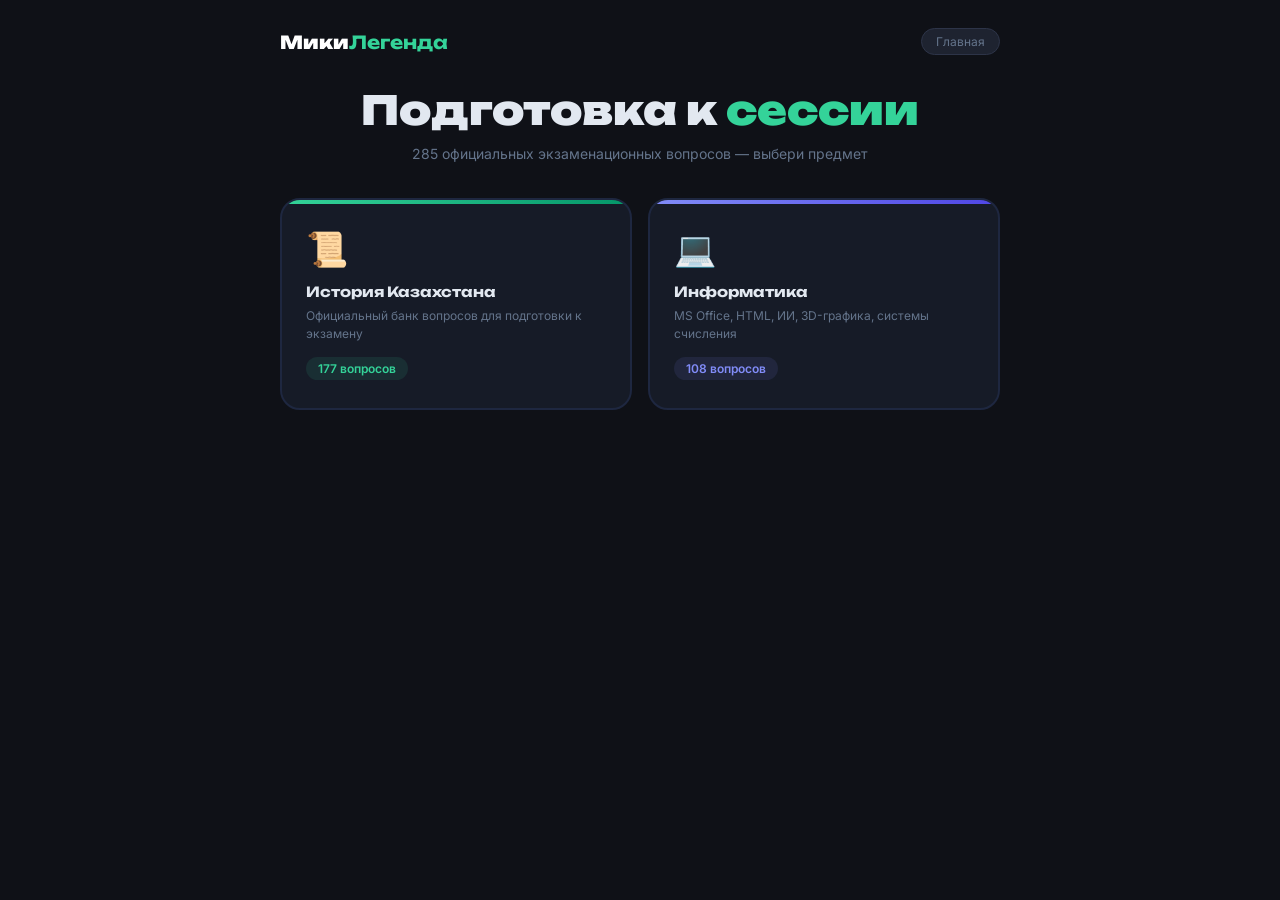
==== commit ddc77c80: "Update quiz.html" ====
--- a/quiz.html
+++ b/quiz.html
@@ -3,122 +3,15 @@
 <head>
 <meta charset="UTF-8">
 <meta name="viewport" content="width=device-width,initial-scale=1">
-<title>СессияПро</title>
+<title>Мики Легенда</title>
+<link rel="stylesheet" href="style.css">
+<script src="com.js" defer></script>
 <link href="https://fonts.googleapis.com/css2?family=Unbounded:wght@700;900&family=Inter:wght@400;500;600&display=swap" rel="stylesheet">
-<style>
-*{margin:0;padding:0;box-sizing:border-box}
-body{min-height:100vh;background:#0f1117;color:#e2e8f0;font-family:'Inter',sans-serif;padding:0 16px 60px}
-.wrap{max-width:720px;margin:0 auto}
-.hdr{padding:28px 0 32px;display:flex;align-items:center;justify-content:space-between}
-.logo{font-family:'Unbounded',sans-serif;font-size:18px;font-weight:900;color:#fff}
-.logo b{color:#34d399}
-.chip{background:#1e2330;border:1px solid #2d3448;border-radius:99px;padding:5px 14px;font-size:12px;color:#64748b}
-.screen{display:none}
-.screen.on{display:block;animation:up .3s ease}
-@keyframes up{from{opacity:0;transform:translateY(12px)}to{opacity:1;transform:translateY(0)}}
-.home-title{font-family:'Unbounded',sans-serif;font-size:clamp(22px,5vw,40px);font-weight:900;line-height:1.15;margin-bottom:12px;text-align:center}
-.home-title span{color:#34d399}
-.home-sub{text-align:center;color:#64748b;font-size:14px;margin-bottom:36px}
-.subjects{display:grid;grid-template-columns:1fr 1fr;gap:16px;margin-bottom:36px}
-.subj{background:#161b27;border:2px solid #1e2740;border-radius:20px;padding:28px 24px;cursor:pointer;transition:.2s;position:relative;overflow:hidden}
-.subj::before{content:'';position:absolute;top:0;left:0;right:0;height:4px;border-radius:20px 20px 0 0}
-.subj.hist::before{background:linear-gradient(90deg,#34d399,#059669)}
-.subj.info::before{background:linear-gradient(90deg,#818cf8,#4f46e5)}
-.subj:hover{transform:translateY(-4px);border-color:#2d3a5a;box-shadow:0 12px 40px rgba(0,0,0,.4)}
-.subj .emoji{font-size:34px;margin-bottom:14px;display:block}
-.subj h2{font-family:'Unbounded',sans-serif;font-size:14px;font-weight:700;margin-bottom:6px;line-height:1.3}
-.subj p{font-size:12px;color:#64748b;line-height:1.5}
-.subj .sbadge{display:inline-block;margin-top:14px;border-radius:99px;padding:4px 12px;font-size:12px;font-weight:600}
-.subj.hist .sbadge{background:rgba(52,211,153,.1);color:#34d399}
-.subj.info .sbadge{background:rgba(129,140,248,.1);color:#818cf8}
-.back-btn{display:inline-flex;align-items:center;gap:6px;background:none;border:1.5px solid #1e2740;color:#64748b;padding:8px 16px;border-radius:10px;font-family:'Inter',sans-serif;font-size:13px;cursor:pointer;margin-bottom:24px;transition:.2s}
-.back-btn:hover{border-color:#34d399;color:#34d399}
-.mode-title{font-family:'Unbounded',sans-serif;font-size:20px;font-weight:700;margin-bottom:6px}
-.mode-sub{color:#64748b;font-size:13px;margin-bottom:22px}
-.modes{display:grid;grid-template-columns:1fr 1fr;gap:11px;margin-bottom:20px}
-.mode{background:#161b27;border:1.5px solid #1e2740;border-radius:15px;padding:18px;cursor:pointer;transition:.2s;text-align:left;position:relative}
-.mode:hover{transform:translateY(-2px)}
-.mode.hmode:hover{border-color:#34d399}
-.mode.imode:hover{border-color:#818cf8}
-.mode .mi{font-size:22px;margin-bottom:9px;display:block}
-.mode h3{font-size:13px;font-weight:600;margin-bottom:3px}
-.mode p{font-size:12px;color:#64748b}
-.mode .mc{position:absolute;top:12px;right:12px;border-radius:99px;padding:2px 8px;font-size:11px;font-weight:700}
-.hmode .mc{background:rgba(52,211,153,.12);color:#34d399}
-.imode .mc{background:rgba(129,140,248,.12);color:#818cf8}
-.cust{background:#161b27;border:1.5px solid #1e2740;border-radius:15px;padding:16px}
-.cust label{font-size:12px;color:#64748b;display:block;margin-bottom:9px}
-.cust-row{display:flex;gap:9px;align-items:center}
-select{background:#0f1117;border:1.5px solid #1e2740;border-radius:9px;color:#e2e8f0;font-family:'Inter',sans-serif;font-size:13px;padding:8px 12px;outline:none;cursor:pointer}
-.gbtn{flex:1;border:none;border-radius:9px;font-family:'Inter',sans-serif;font-size:14px;font-weight:600;padding:10px 18px;cursor:pointer;transition:.15s}
-.gbtn.gh{background:#34d399;color:#0a0f1a}
-.gbtn.gh:hover{background:#2dd4bf}
-.gbtn.gi{background:#818cf8;color:#fff}
-.gbtn.gi:hover{background:#6366f1}
-.qhdr{display:flex;align-items:center;gap:12px;margin-bottom:22px;padding-top:20px}
-.qsubj{font-size:12px;color:#64748b;white-space:nowrap}
-.qsubj b{color:#34d399}
-.qsubj.ic b{color:#818cf8}
-.pw{flex:1;height:4px;background:#1e2740;border-radius:99px;overflow:hidden}
-.pb{height:100%;background:#34d399;border-radius:99px;transition:width .4s}
-.pb.ic{background:#818cf8}
-.qnl{font-size:12px;color:#64748b;white-space:nowrap}
-.qcard{background:#161b27;border:1.5px solid #1e2740;border-radius:18px;padding:24px;margin-bottom:13px;position:relative;overflow:hidden}
-.qcard::after{content:'';position:absolute;top:0;left:0;right:0;height:3px;background:linear-gradient(90deg,#34d399,#818cf8)}
-.qlbl{font-size:10px;letter-spacing:2px;text-transform:uppercase;color:#475569;margin-bottom:9px}
-.qtext{font-size:16px;font-weight:500;line-height:1.55}
-.opts{display:flex;flex-direction:column;gap:7px;margin-bottom:14px}
-.opt{background:#161b27;border:1.5px solid #1e2740;border-radius:12px;padding:12px 15px;cursor:pointer;display:flex;align-items:center;gap:11px;transition:.18s;font-size:13px}
-.opt:hover:not(.dis){border-color:#34d399;background:rgba(52,211,153,.04)}
-.ltr{width:27px;height:27px;border-radius:7px;border:1.5px solid #2d3448;display:flex;align-items:center;justify-content:center;font-size:11px;font-weight:700;flex-shrink:0;color:#64748b;transition:.18s}
-.opt.ok{border-color:#34d399;background:rgba(52,211,153,.07)}
-.opt.ok .ltr{background:#34d399;border-color:#34d399;color:#0a0f1a}
-.opt.no{border-color:#f87171;background:rgba(248,113,113,.07)}
-.opt.no .ltr{background:#f87171;border-color:#f87171;color:#fff}
-.opt.dis{cursor:default}
-.oc{margin-left:auto;font-size:13px;opacity:0;flex-shrink:0}
-.opt.ok .oc,.opt.no .oc{opacity:1}
-.qnav{display:flex;gap:9px}
-.xbtn{background:none;border:1.5px solid #1e2740;color:#64748b;border-radius:10px;font-family:'Inter',sans-serif;font-size:13px;padding:11px 16px;cursor:pointer;transition:.15s}
-.xbtn:hover{border-color:#f87171;color:#f87171}
-.nbtn{flex:1;border:none;border-radius:10px;font-family:'Inter',sans-serif;font-size:14px;font-weight:600;padding:12px;cursor:pointer;display:none;transition:.15s}
-.nbtn.hc{background:#34d399;color:#0a0f1a}
-.nbtn.hc:hover{background:#2dd4bf}
-.nbtn.ic{background:#818cf8;color:#fff}
-.nbtn.ic:hover{background:#6366f1}
-.res-center{text-align:center;padding:32px 0 18px}
-.rring{width:130px;height:130px;margin:0 auto 22px;position:relative}
-.rring svg{transform:rotate(-90deg)}
-.rring circle{transition:stroke-dashoffset 1.1s cubic-bezier(.4,0,.2,1)}
-.rinn{position:absolute;inset:0;display:flex;flex-direction:column;align-items:center;justify-content:center}
-.rpct{font-family:'Unbounded',sans-serif;font-size:28px;font-weight:900;line-height:1}
-.rlbl{font-size:11px;color:#64748b;margin-top:3px}
-.rtitle{font-family:'Unbounded',sans-serif;font-size:20px;font-weight:700;margin-bottom:8px}
-.rtext{color:#64748b;font-size:13px;margin-bottom:26px}
-.stats{display:grid;grid-template-columns:repeat(3,1fr);gap:9px;margin-bottom:22px}
-.stat{background:#161b27;border:1.5px solid #1e2740;border-radius:13px;padding:15px;text-align:center}
-.stat .sv{font-family:'Unbounded',sans-serif;font-size:22px;font-weight:700;margin-bottom:3px}
-.stat .sk{font-size:11px;color:#64748b}
-.stat.green .sv{color:#34d399}
-.stat.red .sv{color:#f87171}
-.revtl{font-size:10px;letter-spacing:2px;text-transform:uppercase;color:#475569;margin-bottom:10px;text-align:left}
-.revl{text-align:left;margin-bottom:22px}
-.ritem{background:#161b27;border:1.5px solid #1e2740;border-left:3px solid #f87171;border-radius:11px;padding:13px 15px;margin-bottom:7px}
-.rq{font-size:13px;font-weight:500;margin-bottom:7px;line-height:1.4}
-.rrow{display:flex;gap:6px;flex-wrap:wrap}
-.ra{padding:4px 9px;border-radius:5px;font-size:12px}
-.rc{background:rgba(52,211,153,.1);color:#34d399}
-.rw{background:rgba(248,113,113,.1);color:#f87171;text-decoration:line-through}
-.rbtns{display:flex;gap:9px;padding-bottom:48px}
-.toast{position:fixed;bottom:20px;left:50%;transform:translateX(-50%) translateY(80px);background:#1e2740;border:1.5px solid #2d3a5a;border-radius:11px;padding:10px 18px;font-size:13px;z-index:999;transition:.3s;pointer-events:none;white-space:nowrap}
-.toast.on{transform:translateX(-50%) translateY(0)}
-@media(max-width:500px){.subjects,.modes{grid-template-columns:1fr}.qtext{font-size:14px}.qcard{padding:18px}}
-</style>
 </head>
 <body>
 <div class="wrap">
   <div class="hdr">
-    <div class="logo">Сессия<b>Про</b></div>
+    <div class="logo">Мики<b>Легенда</b></div>
     <div class="chip" id="chip">Главная</div>
   </div>
   <div class="screen on" id="s-home">
@@ -212,94 +105,5 @@
   </div>
 </div>
 <div class="toast" id="toast"></div>
-<script>
-const RH=[["Стиль предметов, найденных в сакских курганах","Согдийский","Птичий","Китайский","Звериный",3],["На какой территории поселились усуни (III в. до н.э.)","На Сыр-Дарье","Мангыстау","Северном Казахстане","Семиречье",3],["Кто из учёных изучал язык тюркских племён в XI веке","А.Яссауи","Ю.Баласагуни","М.Кашгари","Аль-Фараби",2],["Как назывался верховный правитель усуней","Хан","Царь","Шаньюй","Гуньмо",3],["Персидский царь, побеждённый саками","Дарий","Камбис","Полиэн","Кир",3],["Сезонное пастбище казахов в весеннее время","Джайляу","Кузеу","Коктеу","Кыстау",2],["Сакский царь, победивший Кира и обезглавивший его","Моде","Томирис","Чжи-Чжи","Аттила",1],["К какому веку относится «Золотой человек»","VII в. до н.э.","II в. до н.э.","V-IV вв. до н.э.","I в. до н.э.",2],["Начало формирования казахской народности","VII-IX вв.","XIV-XV вв.","II-I тыс. лет до н.э.","III-IV вв.",1],["Хан Тауке укреплял центральную власть через","Совет духовенства","Совет биев","Совет аксакалов","Съезд баев",1],["По «Уставу о сибирских киргизах» 1822 г. Старший султан через 9 лет мог рассчитывать на","Должность волостного управителя","Дворянское звание","Новые земли","Должность губернатора",1],["Установлению культурных отношений между Востоком и Западом в Средневековье способствовал","Расцвет Монгольской империи","Расцвет Тюркского каганата","Китай и Россия","Великий Шёлковый путь",3],["Мавзолей Ходжи Ахмеда Яссауи находится","В Отраре","В Таразе","В Мерке","В Туркестане",3],["Значение термина «Икта» в государстве Караханидов","Посол","Городской глава","Объявление войны","Право на сбор налога",3],["Крупный торговый центр Тюргешского каганата","Тараз","Жанакент","Отрар","Суяб",3],["Центр Западно-Тюркского каганата","Мангыстау","Мавераннахр","Семиречье","Алтай",2],["Наука о происхождении и эволюции человека","Антропология","Политология","Физика","Биология",0],["Характерная черта постиндустриальной цивилизации","Рост богатых","Резкое расслоение","Уменьшение бедных","Резкое усиление роли информации и образования",3],["Великое переселение народов — это","Развитие промышленности","Добровольное переселение","Массовое вторжение варваров на территорию Рима в 4-7 вв.","Уничтожение малых народов",2],["Определение глобализации","Рост народонаселения","Модернизация в развитых странах","Усиление взаимосвязанности мира и воздействие мировых процессов на народы","Усиление агрессивной политики",2],["Последствия монгольских завоеваний в Казахстане","Экономика развивалась","Города сократились с 200 до 20, уничтожены культурные ценности","Городов стало больше","Культура быстро развивалась",1],["Этническая карта мира — это","Карта расселения этносов","Расселение малых народов","Ассимиляция народа","Распределение диаспор",0],["Партия лидеров Букейханова и Байтурсынова","Ак Жол","Алаш","Желтоксан","Табигат",1],["Путь повышения социального положения в казахском обществе","Храбрость на войне","Обучение в медресе","Религиозные предписания","Милость царя",0],["Казахское ханство образовалось в","1465-1466","1385-1386","1210-1211","1745-1746",0],["Поэты-исполнители эпоса","Гурханы","Жырау","Тегины","Сери",1],["Образование Казахского ханства связано с","Жанибеком и Кереем","Иренчи и Бурундуком","Абулхаиром и Махмудом","Касымом и Акназаром",0],["При каком хане население ханства достигло 1 млн. человек","Хане Есиме","Хане Хакназаре","Хане Касыме","Хане Бурундуке",2],["Мифологический предок древних тюрков","Волк","Лебедь","Лошадь","Тигр",0],["Определение «цивилизации»","Особенности экономической жизни","Творческая деятельность","Особенности материальной, духовной и социальной жизни народов","Путь развития казахского общества",2],["Номадизм — это","Кочевничество","Земледелие","Ирригация","Героический эпос",0],["Общенациональная идея Республики Казахстан","Ұлы Ел","Ұлы Отан","Мәңгілік Ел","Қөп ұлтты ел",2],["Свод законов «Жеті жарғы» связан с именем хана","Тауке","Касым","Жангир","Аблай",0],["Год «Анракайской битвы» — победы над джунгарами","1414","1685","1516","1729",3],["Год битвы «Калмак кырылган» (гибель калмыков)","1514","1485","1726","1629",2],["Раннефеодальное государство тюркских племён","Княжество","Полисы","Ханства","Каганаты",3],["Государства, покорённые Чингисханом до вторжения в Казахстан","Россия, Китай, Индия","Турция и Кавказ","Иран и Пакистан","Якуты, киргизы и уйгуры",3],["Основная причина общенациональной борьбы казахов в 1916 году","Изъятие земель и тяжёлые налоги","Междоусобицы","Расстрел мирных","Национализм",0],["Амангельды Иманов возглавил восстание 1916 г. в области","Тургайской","Акмолинской","Уральской","Сырдарьинской",0],["Религия, название которой означает «покорность»","Ислам","Тенгрианство","Лютеранство","Буддизм",0],["Наибольшая угроза казахам в начале XVIII в. нарастала со стороны","Российской империи","Поволжских калмыков","Джунгарского ханства","Хивинского ханства",2],["Термин «казах» до XIV в. употреблялся в смысле","Политическом","Военном","Экономическом","Социальном",3],["Политическая партия, образованная после февральской революции 1917 г.","Кадеты","Октябристы","Социал-демократическая","Алаш",3],["Орудия, перенятые Чингисханом у Китая","Луки и стрелы","Глиняные орудия","Стенобитные и метательные орудия","Невидимые орудия",2],["Город, оборонявшийся 6 месяцев против монголов с Каир ханом","Тараз","Туркестан","Отрар","Ташкент",2],["Когда возникло государство Чингисхана","Конец 10 в.","Начало 12 в.","Конец 8 в.","Начало 13 в.",3],["При каком хане ислам стал государственной религией Золотой Орды","Батые","Берке","Узбеке","Джанибеке",2],["Главный язык Золотой Орды","Чагатайский","Огузский","Кипчакский","Монгольский",2],["Город на Сырдарье, оказавший сильное сопротивление монголам","Сыгнак","Озгент","Женд","Баршакент",0],["Народ Золотой Орды","Один язык, разные религии","Одна религия, разные языки","Одна религия и один язык","Разные язык и религия",1],["Первая столица Золотой Орды","Сыганак","Алмалык","Сарай-Бату","Туркестан",2],["Основатель Золотой Орды","Чагатай","Тулуй","Батый","Джучи",2],["Территория Старшего жуза","От Сырдарьи до Семиречья","Центральный Казахстан","Западный Казахстан","Северный Казахстан",0],["Территория Среднего жуза","От Сырдарьи до Семиречья","Центральный и Северо-Восточный Казахстан","Низовья р. Урал","Западный Казахстан",1],["Казахский бий Среднего жуза в 18 в.","Казыбек","Толе","Едыге","Айтеке",0],["Казахский бий Старшего жуза в 18 в.","Казыбек","Толе","Едыге","Айтеке",1],["Казахский бий Младшего жуза в 18 в.","Казыбек","Толе","Тауке","Айтеке",3],["Государственная религия Золотой Орды с 14 в.","Ислам","Синтоизм","Конфуцианство","Иудаизм",0],["Золотая Орда при Узбек-хане и Джанибеке","Достигла расцвета","Стала независимой","Распалась на улусы","Прекратила существование",0],["Правитель государства кочевых узбеков","Абулхаир","Тоглук-Тимур","Тамерлан","Касым",0],["Итог Октябрьской революции 1917 г.","Власть Советов","Власть Временного правительства","Власть буржуазии","Власть царя",0],["Право нации на самоопределение — это","Право на национальные привилегии","Право на религиозные привилегии","Право создать самостоятельное государство","Право притеснять другую нацию",2],["Характер восстания Кенесары","Национально-освободительный","Демократический","Антирелигиозный","Антифеодальный",0],["Первый редактор газеты «Казах»","А.Байтурсынов","М.Жумабаев","М.Дулатов","А.Бокейханов",0],["Единственный источник государственной власти в РК","Парламент","Суд","Народ","Правительство",2],["Кто мог претендовать на ханский титул","Султаны-чингизиды","Баи","Эмиры","Батыры",0],["Главный приоритет ЮНЕСКО в культуре","Развитие промышленности","Содействие культурному разнообразию","Распространение книг","Развитие морали",1],["Миссия ЮНЕСКО","Создание условий для диалога цивилизаций и народов","Распространение учебников","Развитие бедных стран","Развитие богатых стран",0],["Цель программы Всемирного наследия","Сделать известными и защитить уникальные объекты","Засекретить объекты","Застраховать памятники","Передать объекты на хранение",0],["Дата декрета об образовании Казахской АССР","26 мая 1904","26 июня 1938","26 июля 1926","26 августа 1920",3],["Диаспора — это","Часть народа вне страны происхождения","Все достижения человечества","Наиболее развитые нации","Крупные народные образования",0],["Устойчивые признаки этноса","Общественные отношения","Взгляды выдающихся людей","Территория и климат","Этническая культура, менталитет и общее происхождение",3],["Культ неба у тюрков","Поклонение Тенгри","Поклонение животным","Поклонение аруахам","Поклонение воде",0],["Повод к выступлению казахов в 1916 г.","Изъятие скота","Указ царя 25 июня 1916 г. о тыловых работах","Расстрел мирных","Изъятие имущества",1],["Движущие силы борьбы казахского народа в 1916 г.","Рабочие","Ремесленники","Крестьяне","Крестьяне, ремесленники, рабочие",3],["Город, которому посвятил стихотворение Жамбыл в 1941 г.","Ленинград","Смоленск","Воронеж","Курск",0],["Оценка декабрьских событий 1986 г. Пленумом ЦК КПСС","Казахский национализм","Демонстрация солидарности","Демонстрация единства","Выступление молодёжи",0],["Причина упадка Великого Шёлкового пути","Разрушение Великой Китайской стены","Нашествие монголов","Появление джунгарского государства","Нашествие Надир-шаха",1],["ХХ съезд КПСС знаменателен","Курс на освоение целины","Осуждением культа личности Сталина","Послевоенными успехами промышленности","Восстановлением народного хозяйства",1],["День 31 мая в РК называется","День независимости","День Конституции","День принятия в ООН","День памяти жертв репрессий",3],["Закон о государственной независимости РК принят","16 декабря 1991","21 августа 1996","25 октября 1985","12 декабря 1995",0],["Первое высшее учебное заведение Казахстана","Казахский Педагогический институт","Казахский Государственный университет","Алматинский медицинский институт","Алматинский Зооветеринарный институт",0],["Причина участия казахов Младшего жуза в восстании Пугачёва","Вернуть должности","Вернуть земли","Выступить против джунгар","Выступить против Китая",1],["Классовый характер «Жеты-Жаргы» доказывает","За кровь мстят кровью","Богохульника убивают камнями","Убийство султана — кун за 7 человек","Самоубийцы хоронятся отдельно",2],["Писатель, написавший правду о хане Кенесары","Ж.Молдагалиев","И.Есенберлин","А.Кекилбаев","О.Сулейменов",1],["Основная цель индустриализации в СССР","Развитие промышленности","Развитие сельского хозяйства","Развитие торговли","Ликвидация неграмотности",0],["Принцип, нарушавшийся при коллективизации","Справедливости","Добровольности","Всеобщности","Системности",1],["Методы коллективизации в Казахстане","Насилие и террор","Добровольность","Справедливость","Единство",0],["Первый звуковой фильм в Казахстане","Каракоз","Меня зовут Кожа","Алдар Косе","Амангельды",3],["Казахстанец, повторивший подвиг Матросова","С.Луганский","Л.Беда","С.Баймагамбетов","И.Павлов",2],["Период существования СССР","1917-1992","1922-1990","1917-1986","1922-1991",3],["Экологическое движение под руководством О.Сулейменова","Комитет по проблемам Балхаша","«Невада — Семипалатинск»","«Адилет»","«Желтоксан»",1],["Учебное заведение, получившее имя Абая","Казахский педагогический институт","КазГУ","Кызылординский пединститут","Алматинский медицинский",0],["Вид искусства, появившийся в XX в. на основе синтеза с техникой","Кино","Живопись","Скульптура","Графика",0],["Казахский учёный-этнограф начала 19 в.","Ч.Валиханов","Аль-Фараби","И.Алтынсарин","А.Кунанбаев",0],["Автор кюев «Адай» и «Сарыарка»","Курмангазы","Даулеткерей","Таттимбет","Сейтек",0],["Разработал месторождение меди в Джезказгане","Н.С.Курнаков","И.М.Губкин","К.И.Сатпаев","П.И.Рычков",2],["Турксиб соединял","Среднюю Азию с Сибирью","Казахстан с Сибирью","Урал с Казахстаном","Европу с Азией",0],["Номад — это","Кочевник","Охотник","Ремесленник","Земледелец",0],["Великий казахский кюйши 19 в.","Курмангазы","Бухаржырау","М.Утемисов","Асанкайгы",0],["Казахский поэт, переводивший Лермонтова и Пушкина","А.Кунанбаев","Г.Мусрепов","Г.Мустафин","Ш.Уалиханов",0],["Отрасли, развившиеся в годы индустриализации","Энергетическая","Добывающая","Лёгкая","Сыроваренная",1],["Первый президент АН Казахской ССР","К.Сатпаев","Ж.Мендешев","А.Маргулан","С.Вавилов",0],["Первое ядерное испытание на Семипалатинском полигоне","1949","1945","1947","1941",0],["Указ о закрытии Семипалатинского полигона подписал","Н.Назарбаев","М.Горбачёв","Д.Кунаев","Ю.Андропов",0],["Политика СССР 1985-1991 гг.","Перестройка","Новый курс","НЭП","Реконструкция",0],["Декларацию о суверенитете Казахстан провозгласил","В октябре 1990","В сентябре 1988","В январе 1989","В августе 1992",0],["Глава государства по Конституции РК","Президент","Председатель Конституционного Совета","Председатель Мажилиса","Вице-президент",0],["По планам фашистов Казахстан должен был войти в состав","Государства Остланд","Великой Германской империи","Большого Туркестана","Японии",2],["Командир 316-й дивизии, сформированной в Казахстане","Генерал Панфилов","Генерал Ботов","Маршал Жуков","Генерал Говоров",0],["Символ единения и гостеприимства у тюрков","Казан","Юрта","Акинак","Мечеть",1],["Определяющий фактор политического мировоззрения в 40-х гг. ХХ в.","Пропаганда вождя","Патриотическое воспитание","Инакомыслие","Демократия",0],["Событие в жизни Казахстана 2 марта 1992 г.","Казахстан вступил в ООН","Вышел из Всемирного банка","Расторг договор с Китаем","Вступил в МВФ",0],["Лиссабонский протокол 1993 г. объявил","Мораторий на ядерные вооружения","Казахстан зоной без ядерного оружия","Невмешательство во внутренние дела соседей","Новые принципы сотрудничества в СНГ",1],["Год введения тенге","1990","1991","1992","1993",3],["Экономическая политика «Нұрлы Жол»","«Нұрлы Жол»","«Асылжол»","«Ақ жол»","«Жаңа жол»",0],["Лидер движения «Невада-Семей»","Д.Назарбаева","О.Сулейменов","С.Абдильдин","Г.Касымов",1],["Партия с лидерами Букейхановым и Байтурсыновым","Ак Жол","Алаш","Желтоксан","Табигат",1],["Автор «1000 песен Казахского народа»","Б.Астафьев","А.Иванов","А.Затаевич","Е.Брусиловский",2],["Курган — место захоронения «Золотого человека»","Иссыкский","Беркаринский","Бесшатыр","Жуантобе",0],["Что наибольше искажалось в годы застоя","Философия","Социология","История Казахстана","Математика",2],["Основатель Тюркского каганата","Мукан-каган","Бумын-каган","Джегуй-каган","Уч-элик-каган",1],["Формы собственности по Конституции РК","Частная и государственная","Кооперативная и государственная","Государственная и акционерная","Арендная и государственная",0],["Презентация новой столицы Астаны состоялась","В июне 1986","В июне 1977","В июне 1998","В июне 1969",2],["Почему Затаевича называли «искателем жемчуга»","Изучал фауну","Изучал природные ресурсы","Собирал песни и кюи народа","Изучал обычаи",2],["Кому адресовано «Письмо пяти» в 1932 г.","Ф.Голощекину","И.Курамысову","С.Мендешеву","Г.Рошаль",0],["Кто писал Сталину о катастрофе коллективизации в 1933 г.","Т.Рыскулов","И.Курамысов","Е.Алтынбеков","К.Куанышев",0],["Энеолит — это","Эпоха каменного века","Эпоха железного века","Переход от каменного к бронзовому веку","Эпоха собирательства",2],["В русских источниках кыпчаков называли","Половцами","Сарматами","Печенегами","Хазарами",0],["Место СССР по тяжёлой промышленности в Европе накануне ВМВ","Первое","Последнее","Третье","Пятое",0],["Место Казахстана по производству свинца в СССР накануне ВОВ","Первое","Второе","Третье","Пятое",0],["Форма государственного устройства РК","Унитарное государство","Конфедерация","Ассоциация","Союзное государство",0],["Республика Казахстан состоит из","Союзных республик","Автономий","Административно-территориальных единиц","Национальных округов",2],["Орган, возглавляющий исполнительную власть РК","Министерство юстиции","Правительство","Парламент","Верховный Суд",1],["Должность главы местного исполнительного органа в РК","Спикер","Сенатор","Аким","Мэр",2],["Срок полномочий Президента РК","7 лет","5 лет","6 лет","10 лет",0],["Тенгрианство — религия","Древних тюрков","Древних славян","Древних иудеев","Древних германцев",0],["Цвет одежды жрецов в сакском обществе","Белая","Красная","Синяя","Чёрная",0],["Цвет одежды скотоводов в сакском обществе","Синяя или жёлтая","Белая или красная","Красная или синяя","Чёрная или белая",0],["Столица Казахского ханства при хане Тауке","Ташкент","Сайрам","Манкент","Туркестан",3],["Столица Казахстана переехала из Кызыл-Орды в 1929 г. в","Петропавловск","Уральск","Акмолу","Алма-Ату",3],["316-я дивизия под Москвой — командир","К.А.Семенченко","Т.Тохтаров","С.Баймагамбетов","И.В.Панфилов",3],["Титул правителя Казахского государства","Каган","Царь","Хунтайджи","Хан",3],["Индустриализация в истории Казахстана ХХ в. — это","Сбой системы","Откат к старой версии","Масштабное обновление экономики","Завершение работы",2],["«Ошибка в управлении системой» с катастрофическими последствиями","Индустриализация","Коллективизация","Освоение целины","Перестройка",1],["Голод 1931-1933 гг. — следствие","Внешнего вмешательства","Неправильной экономической политики","Технического прогресса","Автоматизации",1],["Роль Казахстана в годы ВОВ (сравнение с ИТ)","Пользовательский интерфейс","Сервер данных","Тыловой ресурсный центр","Отключённый модуль",2],["Событие, давшее толчок росту городов и промышленности","Коллективизация","Индустриализация","Декабрьские события","Распад СССР",1],["Освоение целины сравнимо с","Удалением данных","Тестированием системы","Масштабированием проекта","Завершением проекта",2],["Положительный итог освоения целины в краткосрочной перспективе","Сокращение населения","Рост производства зерна","Ликвидация сельского хозяйства","Спад экономики",1],["Декабрьские события 1986 г. отражали","Сбой в экономике","Протест против отсутствия обратной связи","Завершение индустриализации","Начало коллективизации",1],["Период перестройки — это","Стабильная работа","Полная остановка","Попытка реформировать устаревшую систему","Возврат к прежней модели",2],["«Переход на новую версию системы» в истории Казахстана","Освоение целины","Декабрьские события 1986","Провозглашение независимости","Начало индустриализации",2],["В 1918-1920 гг. шла война","Империалистическая","Отечественная","Гражданская","Национально-освободительная",2],["Термин «интеграция» означает","Порабощение государств","Сближение государств в экономической и политической сферах","Развитие торговли","Переселение народов",1],["Мавзолеи Бабаджа-Хатун и Айша-Биби близ города","Актобе","Тараз","Семей","Алматы",1],["Культура поздней бронзы","Тасмолинская","Бегазы-Дандыбаевская","Нуринская","Кельтеминарская",1],["Хозяйство андроновцев","Земледелие","Скотоводство и земледелие","Рыболовство","Садоводство",1],["Первые племенные объединения Казахстана","Тюрки","Усуни","Канглы","Саки",3],["Войны сакских племён в 6 в. до н.э.","Гунны","Славяне","Монголы","Персы",3],["Труды, содержащие сведения о древних саках","Сыма-Цяня","Геродота","Мухаммеда Хайдара","Ибн Фадлана",1],["Кто потеснил огузов с берегов Сыр-Дарьи","Кипчаки","Тюргеши","Карлуки","Кимаки",0],["Памятники архитектуры X-XII вв. в Казахстане","Раскопки кургана Иссык","Раскопки Бейгазы-Дандыбаевские","Мавзолеи","Орхон-Енисейские раскопки",2],["Значение термина «жуз»","Отдельное государство","Отдельный народ","Историко-хозяйственный регион","Территория племён с разными языками",2],["Племена Младшего жуза","Найман, аргын","Уйсун, албан","Керей, джалаир","Каракесек, адай, джагалбайлы",3],["Племена Среднего жуза","Найман, кипчак, аргын","Карасек, алчин","Дулат, албан","Адай, табын",0],["Племена Старшего жуза","Табын, адай, алчин","Найман, керей, тама","Джагалбайлы, чумекей","Дулат, албан, джалаир",3],["Государство в период распада Золотой Орды в XIV в.","Ак-Орда","Улус Джучи","Ногайская Орда","Ханство Чингисхана",0],["Государства после распада Ак-Орды","Астраханское и Крымское","Казанское и Сибирское","Могулистан","Ногайская орда и ханство Абулхаира",3],["Дата восстания Исатая Тайманова и Махамбета Утемисова","1836-1838","1750-1752","1915-1916","1640-1646",0],["Улус, на территории которого возникла Ак-Орда","Улус Жошы","Улус Чагатая","Улус Субэдэя","Улус Малибета",0],["При каком хане Казахское ханство стало единым в конце XVII — нач. XVIII в.","Абылай-хане","Абулхаир-хане","Тауекел-хане","Тауке хане",3],["Начало присоединения Казахстана к России","1711 г.","1721 г.","1731 г.","1741 г.",2],["Территория восстания 1916 г.","Весь Казахстан, Средняя Азия, Сибирь","Узбекистан и Южный Казахстан","Сибирь и Узбекистан","Западный Казахстан и Россия",0],["Восстание Кенесары Касымова","1837-1847","1750-1752","1915-1916","1640-1646",0],["Восстание под руководством Срыма Датова","1783-1797","1750-1752","1915-1916","1640-1646",0],["Год введения «Устава о сибирских киргизах»","1822","1750","1915","1646",0]];
-const RI=[["Для чего предназначена программа Microsoft Publisher","Для создания публикаций","Для создания текстовых документов","Для создания изображений","Для создания таблиц",0],["Что из перечисленного НЕ является объектом Microsoft Publisher","Таблица","Буклет","Календарь","Плакат",0],["Чтобы создать новую публикацию в Microsoft Publisher","Файл - Создать","Вставка","Формат","Сервис",0],["Расширение файла публикации Microsoft Publisher",".pub",".ppt",".pabl","WWW",0],["Первая версия пакета Microsoft Publisher была создана","1991","1981","1919","1980",0],["Для работы с простыми текстовыми документами используется","Блокнот","Адресная книга","Paint","Калькулятор",0],["Основной элемент базы данных MS Access реляционного типа","Таблица","Форма","Поле","Запись",0],["При сохранении растровых изображений для типографии используют","JPEG","PSD","BMP","TIFF",3],["Контуром в Corel Draw называется","Любой объект из инструментов рисования","Линия, нарисованная вручную","Все ответы верны","Границы объекта",3],["Какое изображение более гибко в работе","Векторное","Пиксельное","Растровое","Графическое",0],["Атрибут для всплывающей подсказки при наведении на изображение","title","другое","width","src",0],["HTML расшифровывается как","HyperText Markup Language","High Too My Link","meta","Hyperpyper Trob Meas Lock",0],["Атрибут background задаёт","Фон страницы","Фон ячейки","Фон таблицы","Фон сайта",0],["HTML — это","Язык разметки гипертекста","Приложение","Язык программирования","Текстовый редактор",0],["С помощью какого тега вставляют рисунок","img","br","title","p",0],["Что обозначает тег P","Начало абзаца","Переход на следующую строку","Заголовок","Горизонтальная линия",0],["Для чего используется тег FONT","Размер шрифта, цвет и гарнитура","Подчёркнутый текст","Полужирный текст","Горизонтальная линия",0],["Блокнот — это","Текстовый редактор для файлов небольшого объёма","Табличный процессор","База данных","Файл",0],["Функция тега BODY","Основной раздел web-страницы","Строка заголовка","Имя гиперссылки","Размер шрифта",0],["HTML необходим для","Создания web-сайтов","Создания прикладных программ","Работы с файлами","Не нужен",0],["Функция тега BR","Переход на следующую строку","Строка заголовка","Начать с абзаца","Горизонтальная линия",0],["Год выпуска компьютера ENIAC","1936","1943","1945","1950",2],["Страна, в которой был создан ENIAC","Германия","США","Великобритания","Франция",1],["Создатели компьютера ENIAC","Чарльз Бэббидж","Джон Эккерт и Джон Мокли","Алан Тьюринг","Билл Гейтс",1],["Элементная база компьютера ENIAC","Транзисторы","Вакуумные лампы","Микропроцессор","Магнитный диск",1],["Цель использования ENIAC","Игры","Военные расчёты","Интернет","Графика",1],["Обеспечение последовательного выполнения команд процессором","Оперативная память (RAM)","Устройство управления","Жёсткий диск","Видеокарта",1],["Универсальное приложение для рисования и создания логотипов","Microsoft Word","Adobe Photoshop","Microsoft Excel","PowerPoint",1],["Программа для работы с векторной графикой","Adobe Photoshop","CorelDRAW","Microsoft Word","Paint",1],["Программа для создания профессиональных логотипов и иллюстраций","Adobe Illustrator","Excel","Notepad","Paint",0],["Стандартная программа для создания простых рисунков","Paint","Photoshop","PowerPoint","Access",0],["Приложение для создания логотипов в онлайн-режиме","Canva","Excel","WinRAR","Access",0],["Программа, работающая с растровой графикой","Adobe Illustrator","CorelDRAW","Adobe Photoshop","AutoCAD",2],["Наиболее подходящая программа для создания логотипа","Word","Adobe Illustrator","Excel","Notepad",1],["Программа для 3D-моделирования","Microsoft Word","Блокнот","Blender","Excel Paint",2],["Программа для профессиональной 3D-анимации","Autodesk Maya","Блокнот","Word","Access",0],["Программа для инженерного 3D-проектирования","AutoCAD","Photoshop","PowerPoint","WinRAR",0],["3D-графика — это","Только текст","Двухмерное изображение","Трёхмерная модель (длина, ширина, высота)","Звуковой файл",2],["Основной элемент 3D-модели","Пиксель","Вершина (точка)","Буква","Таблица",1],["Один из этапов 3D-моделирования","Набор текста","Создание модели","Создание таблицы","Запись музыки",1],["Рендеринг — это","Выключение программы","Преобразование 3D-модели в финальное изображение","Копирование файла","Подключение к интернету",1],["Процесс вращения, масштабирования и изменения 3D-модели","Форматирование","Трансформация","Печать","Копирование",1],["Скорость выполнения операций процессором в единицу времени","Память","Тактовая частота","Кэш","Монитор",1],["Часть процессора для хранения временных данных","Регистр","Жёсткий диск","Принтер","Клавиатура",0],["Место расположения процессора","В мониторе","В системном блоке","В клавиатуре","В мыши",1],["Функция кэш-памяти","Длительное хранение данных","Ускорение работы процессора","Воспроизведение звука","Рисование",1],["Основная функция процессора","Рисование","Обработка данных","Воспроизведение звука","Подключение к интернету",1],["Порядок выполнения команд процессором","Случайный","Последовательный","Только с конца","Только с начала",1],["Устройство для арифметических и логических операций","RAM","АЛУ (арифметико-логическое устройство)","Жёсткий диск","Материнская плата",1],["Устройство для временного хранения данных и команд","Оперативная память (RAM)","Процессор","Жёсткий диск","Монитор",0],["Основной показатель скорости процессора","Объём памяти","Тактовая частота","Размер экрана","Количество цветов",1],["Плата, на которой располагается процессор","Материнская плата","Жёсткий диск","Клавиатура","Мышь",0],["Самая быстрая память в процессоре","Кэш-память","RAM","Жёсткий диск","Флеш-память",0],["Основное действие процессора","Прослушивание музыки","Выполнение команд","Рисование","Показ видео",1],["Применение Microsoft Word","Создание таблиц","Набор и редактирование текста","Создание презентаций","Создание баз данных",1],["Клавиши для выделения текста жирным в Word","Ctrl+I","Ctrl+U","Ctrl+B","Ctrl+P",2],["Команда для сохранения документа","Save","Print","Copy","Paste",0],["Применение Microsoft Excel","Рисование","Создание таблиц и вычислений","Видеомонтаж","Запись музыки",1],["С какого символа начинается формула в Excel","#","=","&","%",1],["Функция SUM — это","Среднее значение","Максимальное значение","Вычисление суммы","Подсчёт",2],["Применение Microsoft PowerPoint","Написание текста","Расчёт таблиц","Создание презентаций","Написание программ",2],["Клавиша для запуска слайд-шоу в PowerPoint","F1","F5","F7","F12",1],["Microsoft Office — это","Игровая программа","Пакет офисных программ","Интернет-браузер","Операционная система",1],["Система счисления — это","Компьютерная программа","Способ записи и представления чисел","Метод рисования графиков","Система сохранения файлов",1],["От чего зависит значение числа в позиционной системе счисления","Только от цифры","Только от количества разрядов","От цифры и её позиции","Только от базы",2],["Цифры двоичной системы счисления","0-9","0 и 1","1-8","0-7",1],["Основание восьмеричной системы счисления","2","8","10","16",1],["Символы шестнадцатеричной системы","0-9","0-7","0-9 и A-F","1-10",2],["Число (1010)₂ в десятичной системе","8","10","12","14",1],["Запись числа (15)₁₀ в двоичной системе","1010","1111","110","1001",1],["Эквивалент числа (17)₈ в десятичной системе","13","15","17","19",1],["Эквивалент числа (A)₁₆ в десятичной системе","8","9","10","12",2],["Область широкого применения двоичной системы","Медицина","Компьютерная техника","Сельское хозяйство","География",1],["Число (1001)₂ в восьмеричной системе","9","11","10","12",0],["Аппаратное обеспечение — это","Совокупность программ","Физические части устройства","Сеть Интернет","Тип файла",1],["Мобильное устройство из перечисленных","Принтер","Смартфон","Сканер","Клавиатура",1],["«Мозгом» устройства называют","RAM","Экран","CPU (Центральный процессор)","Батарея",2],["RAM — это","Хранение файлов","Показ времени","Временное хранение данных","Подключение к интернету",2],["Использование внутренней памяти","Вычисление","Хранение данных","Рисование","Вывод звука",1],["Мобильная операционная система","Windows","Linux","Android","Excel",2],["Что такое искусственный интеллект","Компьютерная игра","Система, способная мыслить как человек","Сеть Интернет","Тип файла",1],["Пример искусственного интеллекта","Калькулятор","Чат-бот","Клавиатура","Монитор",1],["Распознавание речи — это","Игра","Применение ИИ","Ошибка","Не программа",1],["Машинное обучение — это","Ручное управление","Обучение компьютера через данные","Рисование","Просмотр видео",1],["Основа машинного обучения","Музыка","Данные","Экран","Принтер",1],["Пример машинного обучения","Определение спама","Печать на принтере","Написание на бумаге","Включение звука",0],["Действие машинного обучения","Не думает","Самостоятельно учится","Только сохраняет","Выключается",1],["Нейронная сеть — это","Интернет","Система, похожая на модель мозга","Кабель","Язык программирования",1],["Откуда взята идея нейронной сети","Из компьютера","Из человеческого мозга","Из телефона","Из принтера",1],["Применение нейронной сети","Распознавание изображений","Печать бумаги","Удаление файла","Прослушивание музыки",0],["Функция ИИ в медицине","Играет в игры","Определяет болезни (диагностика)","Включает музыку","Рисует картины",1],["Применение ИИ в транспорте","Включает радио","Автопилот","Слушает музыку","Пишет на бумаге",1],["Пример ИИ в смартфоне","Камера (как деталь)","Голосовой помощник (Siri, Google Assistant)","Чехол","Батарея",1],["Сочетание клавиш для сохранения документа","Ctrl+C","Ctrl+V","Ctrl+S","Ctrl+X",2],["Функция программы Excel","Написание текста","Работа с таблицами","Рисование","Видеомонтаж",1],["Формула сложения в Excel","=SUM(A1:A5)","=ADD(A1:A5)","=PLUS(A1:A5)","=TOTAL(A1:A5)",0],["Функция PowerPoint","Создание таблиц","Создание презентаций","Написание кода","Прослушивание музыки",1],["Для добавления нового слайда в PowerPoint","Ctrl+N","Ctrl+M","Ctrl+S","Ctrl+P",1],["Режим показа слайдов","Slide Show","Review","Insert","Home",0],["Раздел для изменения дизайна в PowerPoint","Insert","Design","Layout","View",1],["Для курсивного текста (Italic)","Ctrl+B","Ctrl+U","Ctrl+I","Ctrl+L",2],["Обозначение столбцов в Excel","1,2,3","A,B,C","I,II,III","a,b,c",1],["Для копирования (дублирования) слайда","Ctrl+C","Ctrl+D","Ctrl+X","Ctrl+V",1],["Расстановка данных в таблице по возрастанию или убыванию","Фильтрация","Сортировка","Объединение","Форматирование",1],["Символ для абсолютной ссылки в ячейке Excel","%","&","$","*",2],["Функция, вычисляющая сумму в диапазоне ячеек","СРЗНАЧ","СУММ","МИН","СЧЁТ",1],["Что означает запись «A1:C3»","Только ячейки A1 и C3","Диапазон ячеек от A1 до C3","Деление A1 на C3","Такая запись неверна",1],["Функция, находящая максимальное значение","МАКСИМУМ","МАКС (MAX)","БОЛЬШЕ","СУММ",1]];
-const L=['A','B','C','D'];
-let BH=null,BI=null;
-function mk(d){return d.map(r=>({q:r[0],o:[r[1],r[2],r[3],r[4]],a:r[5]}));}
-function getB(s){if(s==='hist'){if(!BH)BH=mk(RH);return BH;}if(!BI)BI=mk(RI);return BI;}
-const W={hist:new Set(),info:new Set()};
-let sub='hist',qs=[],cur=0,sc=0,ans=[],shuf=[];
-function shuffle(a){return[...a].sort(()=>Math.random()-.5);}
-function show(id,lbl){
-  document.querySelectorAll('.screen').forEach(s=>s.classList.remove('on'));
-  document.getElementById(id).classList.add('on');
-  document.getElementById('chip').textContent=lbl||'';
-}
-function goMode(s){
-  sub=s;updW();
-  show('s-mode-'+s,s==='hist'?'История КЗ':'Информатика');
-}
-function updW(){
-  document.getElementById('wb-h').textContent=W.hist.size;
-  document.getElementById('wb-i').textContent=W.info.size;
-}
-function launch(s,n,mode){
-  sub=s;
-  const b=getB(s),ws=W[s];let pool;
-  if(mode==='all')pool=shuffle(b);
-  else if(mode==='w'){if(!ws.size){toast('Нет ошибок! Сначала пройди тест.');return;}pool=shuffle(b.filter((_,i)=>ws.has(i)));}
-  else pool=shuffle(b).slice(0,n);
-  qs=pool;cur=0;sc=0;ans=[];
-  const ii=s==='info';
-  const el=document.getElementById('qsl');
-  el.innerHTML=ii?'Инфо<b>рматика</b>':'История <b>КЗ</b>';
-  el.className='qsubj'+(ii?' ic':'');
-  document.getElementById('pb').className='pb'+(ii?' ic':'');
-  document.getElementById('nb').className='nbtn '+(ii?'ic':'hc');
-  document.getElementById('rbtn').className='nbtn '+(ii?'ic':'hc');
-  show('s-quiz',ii?'Информатика':'История КЗ');
-  showQ();
-}
-function showQ(){
-  const q=qs[cur],tot=qs.length;
-  document.getElementById('qn').textContent='ВОПРОС '+(cur+1);
-  document.getElementById('qt').textContent=q.q;
-  document.getElementById('qnl').textContent=(cur+1)+'/'+tot;
-  document.getElementById('pb').style.width=(cur/tot*100)+'%';
-  document.getElementById('nb').style.display='none';
-  shuf=[0,1,2,3].sort(()=>Math.random()-.5);
-  document.getElementById('opts').innerHTML=shuf.map((oi,pos)=>
-    '<div class="opt" id="op'+pos+'" onclick="pick('+pos+')"><div class="ltr">'+L[pos]+'</div><span>'+q.o[oi]+'</span><span class="oc"></span></div>'
-  ).join('');
-}
-function pick(pos){
-  const q=qs[cur],c=q.a;
-  const cho=shuf[pos],cp=shuf.indexOf(c);
-  document.querySelectorAll('.opt').forEach(o=>{o.classList.add('dis');o.onclick=null;});
-  document.getElementById('op'+cp).classList.add('ok');
-  document.getElementById('op'+cp).querySelector('.oc').textContent='✓';
-  const b=getB(sub),ws=W[sub],oi=b.indexOf(q);
-  if(cho===c){sc++;ws.delete(oi);ans.push({q:q.q,chosen:q.o[cho],correct:q.o[c],ok:true});}
-  else{document.getElementById('op'+pos).classList.add('no');document.getElementById('op'+pos).querySelector('.oc').textContent='✕';ws.add(oi);ans.push({q:q.q,chosen:q.o[cho],correct:q.o[c],ok:false});}
-  updW();
-  const nb=document.getElementById('nb');
-  nb.style.display='flex';nb.textContent=cur<qs.length-1?'Следующий →':'Результаты →';
-}
-function nextQ(){cur++;if(cur>=qs.length){showRes();return;}showQ();}
-function showRes(){
-  show('s-res','Результаты');
-  const tot=qs.length,pct=Math.round(sc/tot*100);
-  document.getElementById('rp').textContent=pct+'%';
-  document.getElementById('sok').textContent=sc;
-  document.getElementById('sno').textContent=tot-sc;
-  document.getElementById('stot').textContent=tot;
-  const ring=document.getElementById('rc');
-  setTimeout(()=>{ring.style.strokeDashoffset=351.86*(1-pct/100);ring.style.stroke=pct>=75?'#34d399':pct>=50?'#fbbf24':'#f87171';},80);
-  const msgs=[[90,'🏆 Отлично!','Ты готов к сессии!'],[70,'👍 Хорошо!','Повтори ошибки!'],[50,'📚 Неплохо','Стоит повторить материал.'],[0,'😅 Учи больше!','Не сдавайся!']];
-  const [,t,tx]=msgs.find(([n])=>pct>=n);
-  document.getElementById('rtl').textContent=t;document.getElementById('rtx').textContent=tx;
-  const wrongs=ans.filter(a=>!a.ok);
-  document.getElementById('rl').innerHTML=wrongs.length
-    ?wrongs.map((a,i)=>'<div class="ritem"><div class="rq">'+(i+1)+'. '+a.q+'</div><div class="rrow"><div class="ra rw">'+a.chosen+'</div><div class="ra rc">✓ '+a.correct+'</div></div></div>').join('')
-    :'<div style="text-align:center;color:#34d399;padding:20px;font-size:14px">🎉 Все ответы верны!</div>';
-}
-function retryQ(){cur=0;sc=0;ans=[];qs=shuffle(qs);show('s-quiz','');showQ();}
-function exitQ(){show('s-home','Главная');document.getElementById('rc').style.strokeDashoffset='351.86';document.getElementById('rc').style.stroke='#34d399';}
-function toast(msg){const t=document.getElementById('toast');t.textContent=msg;t.classList.add('on');setTimeout(()=>t.classList.remove('on'),2500);}
-getB('hist');updW();
-
-</script>
 </body>
-</html>+</html>
--- a/style.css
+++ b/style.css
@@ -0,0 +1,107 @@
+*{margin:0;padding:0;box-sizing:border-box}
+body{min-height:100vh;background:#0f1117;color:#e2e8f0;font-family:'Inter',sans-serif;padding:0 16px 60px}
+.wrap{max-width:720px;margin:0 auto}
+.hdr{padding:28px 0 32px;display:flex;align-items:center;justify-content:space-between}
+.logo{font-family:'Unbounded',sans-serif;font-size:18px;font-weight:900;color:#fff}
+.logo b{color:#34d399}
+.chip{background:#1e2330;border:1px solid #2d3448;border-radius:99px;padding:5px 14px;font-size:12px;color:#64748b}
+.screen{display:none}
+.screen.on{display:block;animation:up .3s ease}
+@keyframes up{from{opacity:0;transform:translateY(12px)}to{opacity:1;transform:translateY(0)}}
+.home-title{font-family:'Unbounded',sans-serif;font-size:clamp(22px,5vw,40px);font-weight:900;line-height:1.15;margin-bottom:12px;text-align:center}
+.home-title span{color:#34d399}
+.home-sub{text-align:center;color:#64748b;font-size:14px;margin-bottom:36px}
+.subjects{display:grid;grid-template-columns:1fr 1fr;gap:16px;margin-bottom:36px}
+.subj{background:#161b27;border:2px solid #1e2740;border-radius:20px;padding:28px 24px;cursor:pointer;transition:.2s;position:relative;overflow:hidden}
+.subj::before{content:'';position:absolute;top:0;left:0;right:0;height:4px;border-radius:20px 20px 0 0}
+.subj.hist::before{background:linear-gradient(90deg,#34d399,#059669)}
+.subj.info::before{background:linear-gradient(90deg,#818cf8,#4f46e5)}
+.subj:hover{transform:translateY(-4px);border-color:#2d3a5a;box-shadow:0 12px 40px rgba(0,0,0,.4)}
+.subj .emoji{font-size:34px;margin-bottom:14px;display:block}
+.subj h2{font-family:'Unbounded',sans-serif;font-size:14px;font-weight:700;margin-bottom:6px;line-height:1.3}
+.subj p{font-size:12px;color:#64748b;line-height:1.5}
+.subj .sbadge{display:inline-block;margin-top:14px;border-radius:99px;padding:4px 12px;font-size:12px;font-weight:600}
+.subj.hist .sbadge{background:rgba(52,211,153,.1);color:#34d399}
+.subj.info .sbadge{background:rgba(129,140,248,.1);color:#818cf8}
+.back-btn{display:inline-flex;align-items:center;gap:6px;background:none;border:1.5px solid #1e2740;color:#64748b;padding:8px 16px;border-radius:10px;font-family:'Inter',sans-serif;font-size:13px;cursor:pointer;margin-bottom:24px;transition:.2s}
+.back-btn:hover{border-color:#34d399;color:#34d399}
+.mode-title{font-family:'Unbounded',sans-serif;font-size:20px;font-weight:700;margin-bottom:6px}
+.mode-sub{color:#64748b;font-size:13px;margin-bottom:22px}
+.modes{display:grid;grid-template-columns:1fr 1fr;gap:11px;margin-bottom:20px}
+.mode{background:#161b27;border:1.5px solid #1e2740;border-radius:15px;padding:18px;cursor:pointer;transition:.2s;text-align:left;position:relative}
+.mode:hover{transform:translateY(-2px)}
+.mode.hmode:hover{border-color:#34d399}
+.mode.imode:hover{border-color:#818cf8}
+.mode .mi{font-size:22px;margin-bottom:9px;display:block}
+.mode h3{font-size:13px;font-weight:600;margin-bottom:3px}
+.mode p{font-size:12px;color:#64748b}
+.mode .mc{position:absolute;top:12px;right:12px;border-radius:99px;padding:2px 8px;font-size:11px;font-weight:700}
+.hmode .mc{background:rgba(52,211,153,.12);color:#34d399}
+.imode .mc{background:rgba(129,140,248,.12);color:#818cf8}
+.cust{background:#161b27;border:1.5px solid #1e2740;border-radius:15px;padding:16px}
+.cust label{font-size:12px;color:#64748b;display:block;margin-bottom:9px}
+.cust-row{display:flex;gap:9px;align-items:center}
+select{background:#0f1117;border:1.5px solid #1e2740;border-radius:9px;color:#e2e8f0;font-family:'Inter',sans-serif;font-size:13px;padding:8px 12px;outline:none;cursor:pointer}
+.gbtn{flex:1;border:none;border-radius:9px;font-family:'Inter',sans-serif;font-size:14px;font-weight:600;padding:10px 18px;cursor:pointer;transition:.15s}
+.gbtn.gh{background:#34d399;color:#0a0f1a}
+.gbtn.gh:hover{background:#2dd4bf}
+.gbtn.gi{background:#818cf8;color:#fff}
+.gbtn.gi:hover{background:#6366f1}
+.qhdr{display:flex;align-items:center;gap:12px;margin-bottom:22px;padding-top:20px}
+.qsubj{font-size:12px;color:#64748b;white-space:nowrap}
+.qsubj b{color:#34d399}
+.qsubj.ic b{color:#818cf8}
+.pw{flex:1;height:4px;background:#1e2740;border-radius:99px;overflow:hidden}
+.pb{height:100%;background:#34d399;border-radius:99px;transition:width .4s}
+.pb.ic{background:#818cf8}
+.qnl{font-size:12px;color:#64748b;white-space:nowrap}
+.qcard{background:#161b27;border:1.5px solid #1e2740;border-radius:18px;padding:24px;margin-bottom:13px;position:relative;overflow:hidden}
+.qcard::after{content:'';position:absolute;top:0;left:0;right:0;height:3px;background:linear-gradient(90deg,#34d399,#818cf8)}
+.qlbl{font-size:10px;letter-spacing:2px;text-transform:uppercase;color:#475569;margin-bottom:9px}
+.qtext{font-size:16px;font-weight:500;line-height:1.55}
+.opts{display:flex;flex-direction:column;gap:7px;margin-bottom:14px}
+.opt{background:#161b27;border:1.5px solid #1e2740;border-radius:12px;padding:12px 15px;cursor:pointer;display:flex;align-items:center;gap:11px;transition:.18s;font-size:13px}
+.opt:hover:not(.dis){border-color:#34d399;background:rgba(52,211,153,.04)}
+.ltr{width:27px;height:27px;border-radius:7px;border:1.5px solid #2d3448;display:flex;align-items:center;justify-content:center;font-size:11px;font-weight:700;flex-shrink:0;color:#64748b;transition:.18s}
+.opt.ok{border-color:#34d399;background:rgba(52,211,153,.07)}
+.opt.ok .ltr{background:#34d399;border-color:#34d399;color:#0a0f1a}
+.opt.no{border-color:#f87171;background:rgba(248,113,113,.07)}
+.opt.no .ltr{background:#f87171;border-color:#f87171;color:#fff}
+.opt.dis{cursor:default}
+.oc{margin-left:auto;font-size:13px;opacity:0;flex-shrink:0}
+.opt.ok .oc,.opt.no .oc{opacity:1}
+.qnav{display:flex;gap:9px}
+.xbtn{background:none;border:1.5px solid #1e2740;color:#64748b;border-radius:10px;font-family:'Inter',sans-serif;font-size:13px;padding:11px 16px;cursor:pointer;transition:.15s}
+.xbtn:hover{border-color:#f87171;color:#f87171}
+.nbtn{flex:1;border:none;border-radius:10px;font-family:'Inter',sans-serif;font-size:14px;font-weight:600;padding:12px;cursor:pointer;display:none;transition:.15s}
+.nbtn.hc{background:#34d399;color:#0a0f1a}
+.nbtn.hc:hover{background:#2dd4bf}
+.nbtn.ic{background:#818cf8;color:#fff}
+.nbtn.ic:hover{background:#6366f1}
+.res-center{text-align:center;padding:32px 0 18px}
+.rring{width:130px;height:130px;margin:0 auto 22px;position:relative}
+.rring svg{transform:rotate(-90deg)}
+.rring circle{transition:stroke-dashoffset 1.1s cubic-bezier(.4,0,.2,1)}
+.rinn{position:absolute;inset:0;display:flex;flex-direction:column;align-items:center;justify-content:center}
+.rpct{font-family:'Unbounded',sans-serif;font-size:28px;font-weight:900;line-height:1}
+.rlbl{font-size:11px;color:#64748b;margin-top:3px}
+.rtitle{font-family:'Unbounded',sans-serif;font-size:20px;font-weight:700;margin-bottom:8px}
+.rtext{color:#64748b;font-size:13px;margin-bottom:26px}
+.stats{display:grid;grid-template-columns:repeat(3,1fr);gap:9px;margin-bottom:22px}
+.stat{background:#161b27;border:1.5px solid #1e2740;border-radius:13px;padding:15px;text-align:center}
+.stat .sv{font-family:'Unbounded',sans-serif;font-size:22px;font-weight:700;margin-bottom:3px}
+.stat .sk{font-size:11px;color:#64748b}
+.stat.green .sv{color:#34d399}
+.stat.red .sv{color:#f87171}
+.revtl{font-size:10px;letter-spacing:2px;text-transform:uppercase;color:#475569;margin-bottom:10px;text-align:left}
+.revl{text-align:left;margin-bottom:22px}
+.ritem{background:#161b27;border:1.5px solid #1e2740;border-left:3px solid #f87171;border-radius:11px;padding:13px 15px;margin-bottom:7px}
+.rq{font-size:13px;font-weight:500;margin-bottom:7px;line-height:1.4}
+.rrow{display:flex;gap:6px;flex-wrap:wrap}
+.ra{padding:4px 9px;border-radius:5px;font-size:12px}
+.rc{background:rgba(52,211,153,.1);color:#34d399}
+.rw{background:rgba(248,113,113,.1);color:#f87171;text-decoration:line-through}
+.rbtns{display:flex;gap:9px;padding-bottom:48px}
+.toast{position:fixed;bottom:20px;left:50%;transform:translateX(-50%) translateY(80px);background:#1e2740;border:1.5px solid #2d3a5a;border-radius:11px;padding:10px 18px;font-size:13px;z-index:999;transition:.3s;pointer-events:none;white-space:nowrap}
+.toast.on{transform:translateX(-50%) translateY(0)}
+@media(max-width:500px){.subjects,.modes{grid-template-columns:1fr}.qtext{font-size:14px}.qcard{padding:18px}}
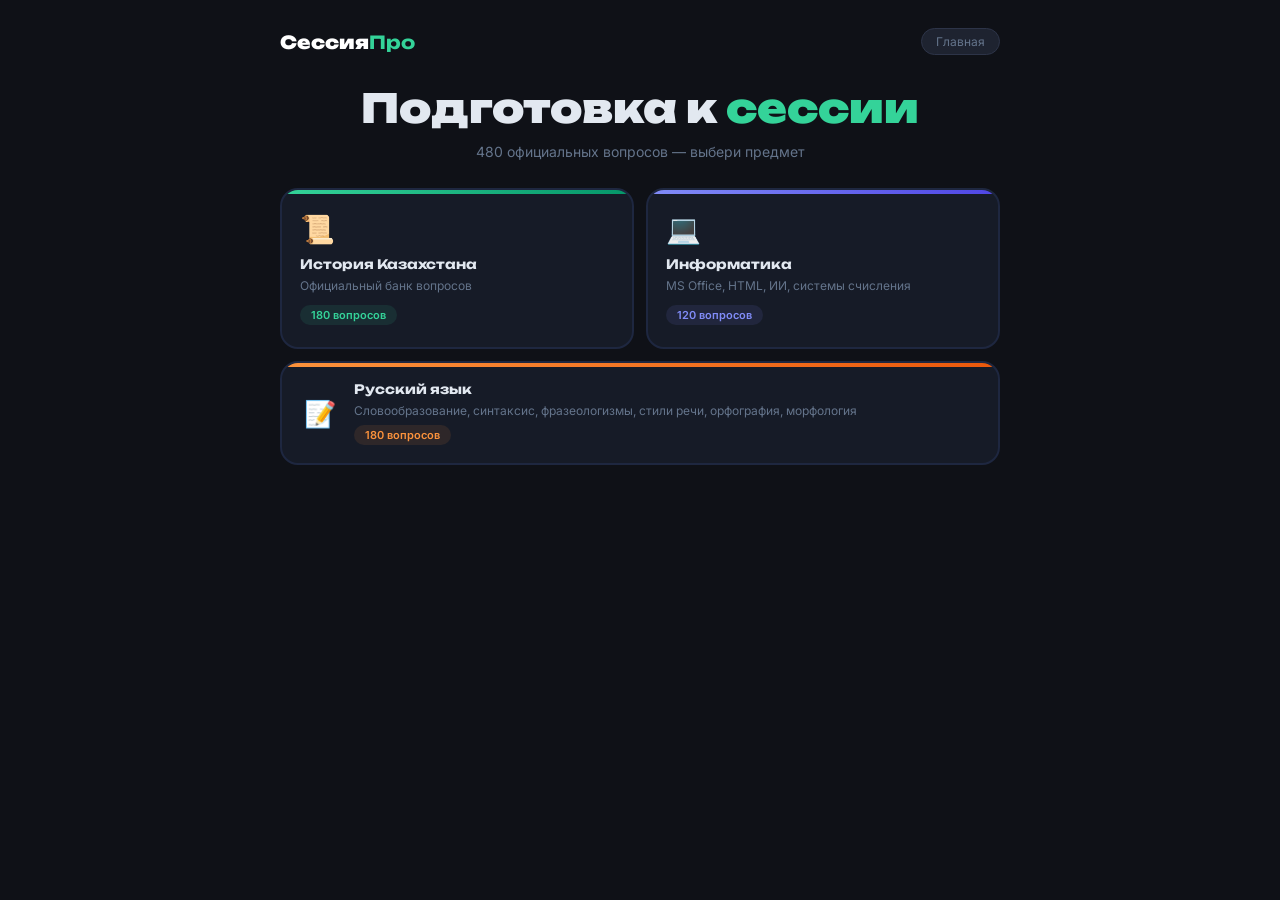
==== commit ff4641a6: "Add files via upload" ====
--- a/quiz.html
+++ b/quiz.html
@@ -3,101 +3,216 @@
 <head>
 <meta charset="UTF-8">
 <meta name="viewport" content="width=device-width,initial-scale=1">
-<title>Мики Легенда</title>
-<link rel="stylesheet" href="style.css">
-<script src="com.js" defer></script>
+<title>СессияПро</title>
 <link href="https://fonts.googleapis.com/css2?family=Unbounded:wght@700;900&family=Inter:wght@400;500;600&display=swap" rel="stylesheet">
+<style>
+*{margin:0;padding:0;box-sizing:border-box}
+body{min-height:100vh;background:#0f1117;color:#e2e8f0;font-family:'Inter',sans-serif;padding:0 16px 60px}
+.wrap{max-width:720px;margin:0 auto}
+.hdr{padding:28px 0 30px;display:flex;align-items:center;justify-content:space-between}
+.logo{font-family:'Unbounded',sans-serif;font-size:18px;font-weight:900;color:#fff}
+.logo b{color:#34d399}
+.chip{background:#1e2330;border:1px solid #2d3448;border-radius:99px;padding:5px 14px;font-size:12px;color:#64748b}
+.screen{display:none}.screen.on{display:block;animation:up .3s ease}
+@keyframes up{from{opacity:0;transform:translateY(12px)}to{opacity:1;transform:translateY(0)}}
+.home-title{font-family:'Unbounded',sans-serif;font-size:clamp(22px,5vw,40px);font-weight:900;line-height:1.15;margin-bottom:12px;text-align:center}
+.home-title span{color:#34d399}
+.home-sub{text-align:center;color:#64748b;font-size:14px;margin-bottom:28px}
+.subjects{display:grid;grid-template-columns:1fr 1fr;gap:12px;margin-bottom:28px}
+.subj{background:#161b27;border:2px solid #1e2740;border-radius:18px;padding:22px 18px;cursor:pointer;transition:.2s;position:relative;overflow:hidden}
+.subj::before{content:'';position:absolute;top:0;left:0;right:0;height:4px;border-radius:18px 18px 0 0}
+.subj.hist::before{background:linear-gradient(90deg,#34d399,#059669)}
+.subj.info::before{background:linear-gradient(90deg,#818cf8,#4f46e5)}
+.subj.rus::before{background:linear-gradient(90deg,#fb923c,#ea580c)}
+.subj.rus{grid-column:1/-1;display:flex;align-items:center;gap:18px;padding:18px 22px}
+.subj.rus .emoji{margin-bottom:0;font-size:26px}
+.subj.rus .stxt{flex:1}
+.subj:hover{transform:translateY(-3px);border-color:#2d3a5a;box-shadow:0 8px 24px rgba(0,0,0,.4)}
+.subj .emoji{font-size:28px;margin-bottom:10px;display:block}
+.subj h2{font-family:'Unbounded',sans-serif;font-size:13px;font-weight:700;margin-bottom:5px;line-height:1.3}
+.subj p{font-size:12px;color:#64748b;line-height:1.4}
+.sbadge{display:inline-block;margin-top:10px;border-radius:99px;padding:3px 11px;font-size:11px;font-weight:600}
+.subj.rus .sbadge{margin-top:6px}
+.hist .sbadge{background:rgba(52,211,153,.1);color:#34d399}
+.info .sbadge{background:rgba(129,140,248,.1);color:#818cf8}
+.rus .sbadge{background:rgba(251,146,60,.1);color:#fb923c}
+.back-btn{display:inline-flex;align-items:center;gap:6px;background:none;border:1.5px solid #1e2740;color:#64748b;padding:8px 16px;border-radius:10px;font-family:'Inter',sans-serif;font-size:13px;cursor:pointer;margin-bottom:20px;transition:.2s}
+.back-btn:hover{border-color:#34d399;color:#34d399}
+.mode-title{font-family:'Unbounded',sans-serif;font-size:20px;font-weight:700;margin-bottom:5px}
+.mode-sub{color:#64748b;font-size:13px;margin-bottom:18px}
+.modes{display:grid;grid-template-columns:1fr 1fr;gap:9px;margin-bottom:16px}
+.mode{background:#161b27;border:1.5px solid #1e2740;border-radius:13px;padding:15px;cursor:pointer;transition:.2s;text-align:left;position:relative}
+.mode:hover{transform:translateY(-2px)}
+.hmode:hover{border-color:#34d399}.imode:hover{border-color:#818cf8}.rmode:hover{border-color:#fb923c}
+.mode .mi{font-size:20px;margin-bottom:7px;display:block}
+.mode h3{font-size:13px;font-weight:600;margin-bottom:2px}
+.mode p{font-size:12px;color:#64748b}
+.mode .mc{position:absolute;top:10px;right:10px;border-radius:99px;padding:2px 7px;font-size:11px;font-weight:700}
+.hmode .mc{background:rgba(52,211,153,.12);color:#34d399}
+.imode .mc{background:rgba(129,140,248,.12);color:#818cf8}
+.rmode .mc{background:rgba(251,146,60,.12);color:#fb923c}
+.cust{background:#161b27;border:1.5px solid #1e2740;border-radius:13px;padding:14px}
+.cust label{font-size:12px;color:#64748b;display:block;margin-bottom:7px}
+.cust-row{display:flex;gap:8px;align-items:center}
+select{background:#0f1117;border:1.5px solid #1e2740;border-radius:9px;color:#e2e8f0;font-family:'Inter',sans-serif;font-size:13px;padding:8px 12px;outline:none;cursor:pointer}
+.gbtn{flex:1;border:none;border-radius:9px;font-family:'Inter',sans-serif;font-size:14px;font-weight:600;padding:10px 18px;cursor:pointer;transition:.15s}
+.gbtn.gh{background:#34d399;color:#0a0f1a}.gbtn.gh:hover{background:#2dd4bf}
+.gbtn.gi{background:#818cf8;color:#fff}.gbtn.gi:hover{background:#6366f1}
+.gbtn.gr{background:#fb923c;color:#fff}.gbtn.gr:hover{background:#ea580c}
+.qhdr{display:flex;align-items:center;gap:11px;margin-bottom:18px;padding-top:20px}
+.qsubj{font-size:12px;color:#64748b;white-space:nowrap}
+.qsubj b{color:#34d399}.qsubj.ic b{color:#818cf8}.qsubj.rc b{color:#fb923c}
+.pw{flex:1;height:4px;background:#1e2740;border-radius:99px;overflow:hidden}
+.pb{height:100%;background:#34d399;border-radius:99px;transition:width .4s}
+.pb.ic{background:#818cf8}.pb.rc{background:#fb923c}
+.qnl{font-size:12px;color:#64748b;white-space:nowrap}
+.qcard{background:#161b27;border:1.5px solid #1e2740;border-radius:16px;padding:20px;margin-bottom:11px;position:relative;overflow:hidden}
+.qcard::after{content:'';position:absolute;top:0;left:0;right:0;height:3px;background:linear-gradient(90deg,#34d399,#818cf8)}
+.qlbl{font-size:10px;letter-spacing:2px;text-transform:uppercase;color:#475569;margin-bottom:8px}
+.qtext{font-size:15px;font-weight:500;line-height:1.55}
+.opts{display:flex;flex-direction:column;gap:6px;margin-bottom:12px}
+.opt{background:#161b27;border:1.5px solid #1e2740;border-radius:11px;padding:11px 13px;cursor:pointer;display:flex;align-items:center;gap:10px;transition:.18s;font-size:13px}
+.opt:hover:not(.dis){border-color:#34d399;background:rgba(52,211,153,.04)}
+.ltr{width:25px;height:25px;border-radius:7px;border:1.5px solid #2d3448;display:flex;align-items:center;justify-content:center;font-size:11px;font-weight:700;flex-shrink:0;color:#64748b;transition:.18s}
+.opt.ok{border-color:#34d399;background:rgba(52,211,153,.07)}.opt.ok .ltr{background:#34d399;border-color:#34d399;color:#0a0f1a}
+.opt.no{border-color:#f87171;background:rgba(248,113,113,.07)}.opt.no .ltr{background:#f87171;border-color:#f87171;color:#fff}
+.opt.dis{cursor:default}
+.oc{margin-left:auto;font-size:13px;opacity:0;flex-shrink:0}.opt.ok .oc,.opt.no .oc{opacity:1}
+.qnav{display:flex;gap:8px}
+.xbtn{background:none;border:1.5px solid #1e2740;color:#64748b;border-radius:10px;font-family:'Inter',sans-serif;font-size:13px;padding:10px 14px;cursor:pointer;transition:.15s}
+.xbtn:hover{border-color:#f87171;color:#f87171}
+.nbtn{flex:1;border:none;border-radius:10px;font-family:'Inter',sans-serif;font-size:14px;font-weight:600;padding:11px;cursor:pointer;display:none;transition:.15s}
+.nbtn.hc{background:#34d399;color:#0a0f1a}.nbtn.hc:hover{background:#2dd4bf}
+.nbtn.ic{background:#818cf8;color:#fff}.nbtn.ic:hover{background:#6366f1}
+.nbtn.rc{background:#fb923c;color:#fff}.nbtn.rc:hover{background:#ea580c}
+.res-center{text-align:center;padding:28px 0 14px}
+.rring{width:120px;height:120px;margin:0 auto 18px;position:relative}
+.rring svg{transform:rotate(-90deg)}
+.rring circle{transition:stroke-dashoffset 1.1s cubic-bezier(.4,0,.2,1)}
+.rinn{position:absolute;inset:0;display:flex;flex-direction:column;align-items:center;justify-content:center}
+.rpct{font-family:'Unbounded',sans-serif;font-size:26px;font-weight:900;line-height:1}
+.rlbl{font-size:10px;color:#64748b;margin-top:3px}
+.rtitle{font-family:'Unbounded',sans-serif;font-size:18px;font-weight:700;margin-bottom:6px}
+.rtext{color:#64748b;font-size:13px;margin-bottom:22px}
+.stats{display:grid;grid-template-columns:repeat(3,1fr);gap:8px;margin-bottom:18px}
+.stat{background:#161b27;border:1.5px solid #1e2740;border-radius:12px;padding:13px;text-align:center}
+.stat .sv{font-family:'Unbounded',sans-serif;font-size:20px;font-weight:700;margin-bottom:3px}
+.stat .sk{font-size:10px;color:#64748b}
+.stat.green .sv{color:#34d399}.stat.red .sv{color:#f87171}
+.revtl{font-size:10px;letter-spacing:2px;text-transform:uppercase;color:#475569;margin-bottom:9px;text-align:left}
+.revl{text-align:left;margin-bottom:18px}
+.ritem{background:#161b27;border:1.5px solid #1e2740;border-left:3px solid #f87171;border-radius:10px;padding:11px 13px;margin-bottom:5px}
+.rq{font-size:12px;font-weight:500;margin-bottom:5px;line-height:1.4}
+.rrow{display:flex;gap:5px;flex-wrap:wrap}
+.ra{padding:3px 7px;border-radius:5px;font-size:11px}
+.rc2{background:rgba(52,211,153,.1);color:#34d399}
+.rw{background:rgba(248,113,113,.1);color:#f87171;text-decoration:line-through}
+.rbtns{display:flex;gap:8px;padding-bottom:40px}
+.toast{position:fixed;bottom:18px;left:50%;transform:translateX(-50%) translateY(80px);background:#1e2740;border:1.5px solid #2d3a5a;border-radius:10px;padding:9px 16px;font-size:13px;z-index:999;transition:.3s;pointer-events:none;white-space:nowrap}
+.toast.on{transform:translateX(-50%) translateY(0)}
+@media(max-width:500px){.subjects{grid-template-columns:1fr}.modes{grid-template-columns:1fr}.qtext{font-size:13px}.qcard{padding:16px}}
+</style>
 </head>
 <body>
 <div class="wrap">
-  <div class="hdr">
-    <div class="logo">Мики<b>Легенда</b></div>
-    <div class="chip" id="chip">Главная</div>
-  </div>
+  <div class="hdr"><div class="logo">Сессия<b>Про</b></div><div class="chip" id="chip">Главная</div></div>
+
   <div class="screen on" id="s-home">
     <div class="home-title">Подготовка к <span>сессии</span></div>
-    <div class="home-sub">285 официальных экзаменационных вопросов — выбери предмет</div>
+    <div class="home-sub">480 официальных вопросов — выбери предмет</div>
     <div class="subjects">
       <div class="subj hist" onclick="goMode('hist')">
         <span class="emoji">📜</span>
         <h2>История Казахстана</h2>
-        <p>Официальный банк вопросов для подготовки к экзамену</p>
-        <span class="sbadge">177 вопросов</span>
+        <p>Официальный банк вопросов</p>
+        <span class="sbadge">180 вопросов</span>
       </div>
       <div class="subj info" onclick="goMode('info')">
         <span class="emoji">💻</span>
         <h2>Информатика</h2>
-        <p>MS Office, HTML, ИИ, 3D-графика, системы счисления</p>
-        <span class="sbadge">108 вопросов</span>
-      </div>
-    </div>
-  </div>
+        <p>MS Office, HTML, ИИ, системы счисления</p>
+        <span class="sbadge">120 вопросов</span>
+      </div>
+      <div class="subj rus" onclick="goMode('rus')">
+        <span class="emoji">📝</span>
+        <div class="stxt">
+          <h2>Русский язык</h2>
+          <p>Словообразование, синтаксис, фразеологизмы, стили речи, орфография, морфология</p>
+          <span class="sbadge">180 вопросов</span>
+        </div>
+      </div>
+    </div>
+  </div>
+
   <div class="screen" id="s-mode-hist">
     <button class="back-btn" onclick="show('s-home','Главная')">← Назад</button>
-    <div class="mode-title">📜 История Казахстана</div>
-    <div class="mode-sub">177 вопросов — выбери режим</div>
+    <div class="mode-title">📜 История Казахстана</div><div class="mode-sub">177 вопросов</div>
     <div class="modes">
-      <div class="mode hmode" onclick="launch('hist',20,'r')"><span class="mi">🎲</span><span class="mc">20</span><h3>Быстрый тест</h3><p>20 случайных вопросов</p></div>
-      <div class="mode hmode" onclick="launch('hist',40,'r')"><span class="mi">⚡</span><span class="mc">40</span><h3>Полутест</h3><p>40 случайных вопросов</p></div>
-      <div class="mode hmode" onclick="launch('hist',0,'all')"><span class="mi">🏆</span><span class="mc">177</span><h3>Полный экзамен</h3><p>Все вопросы банка</p></div>
-      <div class="mode hmode" onclick="launch('hist',0,'w')"><span class="mi">🔄</span><span class="mc" id="wb-h">0</span><h3>Ошибки</h3><p>Только неверные ответы</p></div>
-    </div>
-    <div class="cust"><label>Своё количество</label>
-      <div class="cust-row">
-        <select id="cn-h"><option value="10">10</option><option value="20" selected>20</option><option value="30">30</option><option value="50">50</option><option value="100">100</option></select>
-        <button class="gbtn gh" onclick="launch('hist',+document.getElementById('cn-h').value,'r')">Начать →</button>
-      </div>
-    </div>
-  </div>
+      <div class="mode hmode" onclick="launch('hist',20,'r')"><span class="mi">🎲</span><span class="mc">20</span><h3>Быстрый тест</h3><p>20 случайных</p></div>
+      <div class="mode hmode" onclick="launch('hist',40,'r')"><span class="mi">⚡</span><span class="mc">40</span><h3>Полутест</h3><p>40 случайных</p></div>
+      <div class="mode hmode" onclick="launch('hist',0,'all')"><span class="mi">🏆</span><span class="mc">180</span><h3>Полный экзамен</h3><p>Все вопросы</p></div>
+      <div class="mode hmode" onclick="launch('hist',0,'w')"><span class="mi">🔄</span><span class="mc" id="wb-h">0</span><h3>Ошибки</h3><p>Только неверные</p></div>
+    </div>
+    <div class="cust"><label>Своё количество</label><div class="cust-row">
+      <select id="cn-h"><option>10</option><option selected>20</option><option>30</option><option>50</option><option value="180">Все</option></select>
+      <button class="gbtn gh" onclick="launch('hist',+document.getElementById('cn-h').value,'r')">Начать →</button>
+    </div></div>
+  </div>
+
   <div class="screen" id="s-mode-info">
     <button class="back-btn" onclick="show('s-home','Главная')">← Назад</button>
-    <div class="mode-title">💻 Информатика</div>
-    <div class="mode-sub">108 вопросов — выбери режим</div>
+    <div class="mode-title">💻 Информатика</div><div class="mode-sub">108 вопросов</div>
     <div class="modes">
-      <div class="mode imode" onclick="launch('info',20,'r')"><span class="mi">🎲</span><span class="mc">20</span><h3>Быстрый тест</h3><p>20 случайных вопросов</p></div>
-      <div class="mode imode" onclick="launch('info',40,'r')"><span class="mi">⚡</span><span class="mc">40</span><h3>Полутест</h3><p>40 случайных вопросов</p></div>
-      <div class="mode imode" onclick="launch('info',0,'all')"><span class="mi">🏆</span><span class="mc">108</span><h3>Полный экзамен</h3><p>Все вопросы банка</p></div>
-      <div class="mode imode" onclick="launch('info',0,'w')"><span class="mi">🔄</span><span class="mc" id="wb-i">0</span><h3>Ошибки</h3><p>Только неверные ответы</p></div>
-    </div>
-    <div class="cust"><label>Своё количество</label>
-      <div class="cust-row">
-        <select id="cn-i"><option value="10">10</option><option value="20" selected>20</option><option value="30">30</option><option value="50">50</option><option value="108">Все (108)</option></select>
-        <button class="gbtn gi" onclick="launch('info',+document.getElementById('cn-i').value,'r')">Начать →</button>
-      </div>
-    </div>
-  </div>
+      <div class="mode imode" onclick="launch('info',20,'r')"><span class="mi">🎲</span><span class="mc">20</span><h3>Быстрый тест</h3><p>20 случайных</p></div>
+      <div class="mode imode" onclick="launch('info',40,'r')"><span class="mi">⚡</span><span class="mc">40</span><h3>Полутест</h3><p>40 случайных</p></div>
+      <div class="mode imode" onclick="launch('info',0,'all')"><span class="mi">🏆</span><span class="mc">120</span><h3>Полный экзамен</h3><p>Все вопросы</p></div>
+      <div class="mode imode" onclick="launch('info',0,'w')"><span class="mi">🔄</span><span class="mc" id="wb-i">0</span><h3>Ошибки</h3><p>Только неверные</p></div>
+    </div>
+    <div class="cust"><label>Своё количество</label><div class="cust-row">
+      <select id="cn-i"><option>10</option><option selected>20</option><option>30</option><option>50</option><option value="120">Все</option></select>
+      <button class="gbtn gi" onclick="launch('info',+document.getElementById('cn-i').value,'r')">Начать →</button>
+    </div></div>
+  </div>
+
+  <div class="screen" id="s-mode-rus">
+    <button class="back-btn" onclick="show('s-home','Главная')">← Назад</button>
+    <div class="mode-title">📝 Русский язык</div><div class="mode-sub">148 вопросов</div>
+    <div class="modes">
+      <div class="mode rmode" onclick="launch('rus',20,'r')"><span class="mi">🎲</span><span class="mc">20</span><h3>Быстрый тест</h3><p>20 случайных</p></div>
+      <div class="mode rmode" onclick="launch('rus',40,'r')"><span class="mi">⚡</span><span class="mc">40</span><h3>Полутест</h3><p>40 случайных</p></div>
+      <div class="mode rmode" onclick="launch('rus',0,'all')"><span class="mi">🏆</span><span class="mc">180</span><h3>Полный экзамен</h3><p>Все вопросы</p></div>
+      <div class="mode rmode" onclick="launch('rus',0,'w')"><span class="mi">🔄</span><span class="mc" id="wb-r">0</span><h3>Ошибки</h3><p>Только неверные</p></div>
+    </div>
+    <div class="cust"><label>Своё количество</label><div class="cust-row">
+      <select id="cn-r"><option>10</option><option selected>20</option><option>30</option><option>50</option><option value="180">Все</option></select>
+      <button class="gbtn gr" onclick="launch('rus',+document.getElementById('cn-r').value,'r')">Начать →</button>
+    </div></div>
+  </div>
+
   <div class="screen" id="s-quiz">
-    <div class="qhdr">
-      <div class="qsubj" id="qsl">История <b>КЗ</b></div>
-      <div class="pw"><div class="pb" id="pb"></div></div>
-      <div class="qnl" id="qnl">0/0</div>
-    </div>
+    <div class="qhdr"><div class="qsubj" id="qsl">История <b>КЗ</b></div><div class="pw"><div class="pb" id="pb"></div></div><div class="qnl" id="qnl">0/0</div></div>
     <div class="qcard"><div class="qlbl" id="qn">ВОПРОС 1</div><div class="qtext" id="qt"></div></div>
     <div class="opts" id="opts"></div>
-    <div class="qnav">
-      <button class="xbtn" onclick="exitQ()">✕ Выйти</button>
-      <button class="nbtn hc" id="nb" onclick="nextQ()">Следующий →</button>
-    </div>
-  </div>
+    <div class="qnav"><button class="xbtn" onclick="exitQ()">✕ Выйти</button><button class="nbtn hc" id="nb" onclick="nextQ()">Следующий →</button></div>
+  </div>
+
   <div class="screen" id="s-res">
     <div class="res-center">
       <div class="rring">
-        <svg width="130" height="130" viewBox="0 0 130 130">
-          <circle cx="65" cy="65" r="56" fill="none" stroke="#1e2740" stroke-width="9"/>
-          <circle id="rc" cx="65" cy="65" r="56" fill="none" stroke="#34d399" stroke-width="9" stroke-linecap="round" stroke-dasharray="351.86" stroke-dashoffset="351.86"/>
+        <svg width="120" height="120" viewBox="0 0 120 120">
+          <circle cx="60" cy="60" r="52" fill="none" stroke="#1e2740" stroke-width="8"/>
+          <circle id="rc" cx="60" cy="60" r="52" fill="none" stroke="#34d399" stroke-width="8" stroke-linecap="round" stroke-dasharray="326.73" stroke-dashoffset="326.73"/>
         </svg>
         <div class="rinn"><div class="rpct" id="rp">0%</div><div class="rlbl">результат</div></div>
       </div>
-      <div class="rtitle" id="rtl">—</div>
-      <div class="rtext" id="rtx"></div>
+      <div class="rtitle" id="rtl">—</div><div class="rtext" id="rtx"></div>
     </div>
     <div class="stats">
       <div class="stat green"><div class="sv" id="sok">0</div><div class="sk">Верно</div></div>
       <div class="stat red"><div class="sv" id="sno">0</div><div class="sk">Неверно</div></div>
       <div class="stat"><div class="sv" id="stot">0</div><div class="sk">Всего</div></div>
     </div>
-    <div class="revtl">Разбор ошибок</div>
-    <div class="revl" id="rl"></div>
+    <div class="revtl">Разбор ошибок</div><div class="revl" id="rl"></div>
     <div class="rbtns">
       <button class="xbtn" style="flex:1" onclick="exitQ()">← Главная</button>
       <button class="nbtn hc" id="rbtn" style="display:flex;flex:1" onclick="retryQ()">↺ Ещё раз</button>
@@ -105,5 +220,79 @@
   </div>
 </div>
 <div class="toast" id="toast"></div>
+<script>
+const RH=[["Стиль предметов, найденных в сакских курганах","Согдийский","Птичий","Китайский","Звериный",3],["На какой территории поселились усуни (III в. до н.э.)","На Сыр-Дарье","Мангыстау","Северном Казахстане","Семиречье",3],["Кто из учёных изучал язык тюркских племён в XI веке","А.Яссауи","Ю.Баласагуни","М.Кашгари","Аль-Фараби",2],["Как назывался верховный правитель усуней","Хан","Царь","Шаньюй","Гуньмо",3],["Персидский царь, побеждённый саками","Дарий","Камбис","Полиэн","Кир",3],["Сезонное пастбище казахов в весеннее время","Джайляу","Кузеу","Коктеу","Кыстау",2],["Сакский царь, победивший Кира и обезглавивший его","Моде","Томирис","Чжи-Чжи","Аттила",1],["К какому веку относится «Золотой человек»","VII в. до н.э.","II в. до н.э.","V-IV вв. до н.э.","I в. до н.э.",2],["Начало формирования казахской народности","VII-IX вв.","XIV-XV вв.","II-I тыс. лет до н.э.","III-IV вв.",1],["Хан Тауке укреплял центральную власть через","Совет духовенства","Совет биев","Совет аксакалов","Съезд баев",1],["По «Уставу о сибирских киргизах» 1822 г. Старший султан через 9 лет мог рассчитывать на","Должность волостного управителя","Дворянское звание","Новые земли","Должность губернатора",1],["Установлению культурных отношений между Востоком и Западом в Средневековье способствовал","Расцвет Монгольской империи","Расцвет Тюркского каганата","Китай и Россия","Великий Шёлковый путь",3],["Мавзолей Ходжи Ахмеда Яссауи находится","В Отраре","В Таразе","В Мерке","В Туркестане",3],["Значение термина «Икта» в государстве Караханидов","Посол","Городской глава","Объявление войны","Право на сбор налога",3],["Крупный торговый центр Тюргешского каганата","Тараз","Жанакент","Отрар","Суяб",3],["Центр Западно-Тюркского каганата","Мангыстау","Мавераннахр","Семиречье","Алтай",2],["Наука о происхождении и эволюции человека","Антропология","Политология","Физика","Биология",0],["Характерная черта постиндустриальной цивилизации","Рост богатых","Резкое расслоение","Уменьшение бедных","Резкое усиление роли информации и образования",3],["Великое переселение народов — это","Развитие промышленности","Добровольное переселение","Массовое вторжение варваров на территорию Рима в 4-7 вв.","Уничтожение малых народов",2],["Определение глобализации","Рост народонаселения","Модернизация в развитых странах","Усиление взаимосвязанности мира и воздействие мировых процессов на народы","Усиление агрессивной политики",2],["Последствия монгольских завоеваний в Казахстане","Экономика развивалась","Города сократились с 200 до 20, уничтожены культурные ценности","Городов стало больше","Культура быстро развивалась",1],["Этническая карта мира — это","Карта расселения этносов","Расселение малых народов","Ассимиляция народа","Распределение диаспор",0],["Партия лидеров Букейханова и Байтурсынова","Ак Жол","Алаш","Желтоксан","Табигат",1],["Путь повышения социального положения в казахском обществе","Храбрость на войне","Обучение в медресе","Религиозные предписания","Милость царя",0],["Казахское ханство образовалось в","1465-1466","1385-1386","1210-1211","1745-1746",0],["Поэты-исполнители эпоса","Гурханы","Жырау","Тегины","Сери",1],["Образование Казахского ханства связано с","Жанибеком и Кереем","Иренчи и Бурундуком","Абулхаиром и Махмудом","Касымом и Акназаром",0],["При каком хане население ханства достигло 1 млн. человек","Хане Есиме","Хане Хакназаре","Хане Касыме","Хане Бурундуке",2],["Мифологический предок древних тюрков","Волк","Лебедь","Лошадь","Тигр",0],["Определение «цивилизации»","Особенности экономической жизни","Творческая деятельность","Особенности материальной, духовной и социальной жизни народов","Путь развития казахского общества",2],["Номадизм — это","Кочевничество","Земледелие","Ирригация","Героический эпос",0],["Общенациональная идея Республики Казахстан","Ұлы Ел","Ұлы Отан","Мәңгілік Ел","Қөп ұлтты ел",2],["Свод законов «Жеті жарғы» связан с именем хана","Тауке","Касым","Жангир","Аблай",0],["Год «Анракайской битвы» — победы над джунгарами","1414","1685","1516","1729",3],["Год битвы «Калмак кырылган» (гибель калмыков)","1514","1485","1726","1629",2],["Раннефеодальное государство тюркских племён","Княжество","Полисы","Ханства","Каганаты",3],["Государства, покорённые Чингисханом до вторжения в Казахстан","Россия, Китай, Индия","Турция и Кавказ","Иран и Пакистан","Якуты, киргизы и уйгуры",3],["Основная причина общенациональной борьбы казахов в 1916 году","Изъятие земель и тяжёлые налоги","Междоусобицы","Расстрел мирных","Национализм",0],["Амангельды Иманов возглавил восстание 1916 г. в области","Тургайской","Акмолинской","Уральской","Сырдарьинской",0],["Религия, название которой означает «покорность»","Ислам","Тенгрианство","Лютеранство","Буддизм",0],["Наибольшая угроза казахам в начале XVIII в. нарастала со стороны","Российской империи","Поволжских калмыков","Джунгарского ханства","Хивинского ханства",2],["Термин «казах» до XIV в. употреблялся в смысле","Политическом","Военном","Экономическом","Социальном",3],["Политическая партия, образованная после февральской революции 1917 г.","Кадеты","Октябристы","Социал-демократическая","Алаш",3],["Орудия, перенятые Чингисханом у Китая","Луки и стрелы","Глиняные орудия","Стенобитные и метательные орудия","Невидимые орудия",2],["Город, оборонявшийся 6 месяцев против монголов с Каир ханом","Тараз","Туркестан","Отрар","Ташкент",2],["Когда возникло государство Чингисхана","Конец 10 в.","Начало 12 в.","Конец 8 в.","Начало 13 в.",3],["При каком хане ислам стал государственной религией Золотой Орды","Батые","Берке","Узбеке","Джанибеке",2],["Главный язык Золотой Орды","Чагатайский","Огузский","Кипчакский","Монгольский",2],["Город на Сырдарье, оказавший сильное сопротивление монголам","Сыгнак","Озгент","Женд","Баршакент",0],["Народ Золотой Орды","Один язык, разные религии","Одна религия, разные языки","Одна религия и один язык","Разные язык и религия",1],["Первая столица Золотой Орды","Сыганак","Алмалык","Сарай-Бату","Туркестан",2],["Основатель Золотой Орды","Чагатай","Тулуй","Батый","Джучи",2],["Территория Старшего жуза","От Сырдарьи до Семиречья","Центральный Казахстан","Западный Казахстан","Северный Казахстан",0],["Территория Среднего жуза","От Сырдарьи до Семиречья","Центральный и Северо-Восточный Казахстан","Низовья р. Урал","Западный Казахстан",1],["Казахский бий Среднего жуза в 18 в.","Казыбек","Толе","Едыге","Айтеке",0],["Казахский бий Старшего жуза в 18 в.","Казыбек","Толе","Едыге","Айтеке",1],["Казахский бий Младшего жуза в 18 в.","Казыбек","Толе","Тауке","Айтеке",3],["Государственная религия Золотой Орды с 14 в.","Ислам","Синтоизм","Конфуцианство","Иудаизм",0],["Золотая Орда при Узбек-хане и Джанибеке","Достигла расцвета","Стала независимой","Распалась на улусы","Прекратила существование",0],["Правитель государства кочевых узбеков","Абулхаир","Тоглук-Тимур","Тамерлан","Касым",0],["Итог Октябрьской революции 1917 г.","Власть Советов","Власть Временного правительства","Власть буржуазии","Власть царя",0],["Право нации на самоопределение — это","Право на национальные привилегии","Право на религиозные привилегии","Право создать самостоятельное государство","Право притеснять другую нацию",2],["Характер восстания Кенесары","Национально-освободительный","Демократический","Антирелигиозный","Антифеодальный",0],["Первый редактор газеты «Казах»","А.Байтурсынов","М.Жумабаев","М.Дулатов","А.Бокейханов",0],["Единственный источник государственной власти в РК","Парламент","Суд","Народ","Правительство",2],["Кто мог претендовать на ханский титул","Султаны-чингизиды","Баи","Эмиры","Батыры",0],["Главный приоритет ЮНЕСКО в культуре","Развитие промышленности","Содействие культурному разнообразию","Распространение книг","Развитие морали",1],["Миссия ЮНЕСКО","Создание условий для диалога цивилизаций и народов","Распространение учебников","Развитие бедных стран","Развитие богатых стран",0],["Цель программы Всемирного наследия","Сделать известными и защитить уникальные объекты","Засекретить объекты","Застраховать памятники","Передать объекты на хранение",0],["Дата декрета об образовании Казахской АССР","26 мая 1904","26 июня 1938","26 июля 1926","26 августа 1920",3],["Диаспора — это","Часть народа вне страны происхождения","Все достижения человечества","Наиболее развитые нации","Крупные народные образования",0],["Устойчивые признаки этноса","Общественные отношения","Взгляды выдающихся людей","Территория и климат","Этническая культура, менталитет и общее происхождение",3],["Культ неба у тюрков","Поклонение Тенгри","Поклонение животным","Поклонение аруахам","Поклонение воде",0],["Повод к выступлению казахов в 1916 г.","Изъятие скота","Указ царя 25 июня 1916 г. о тыловых работах","Расстрел мирных","Изъятие имущества",1],["Движущие силы борьбы казахского народа в 1916 г.","Рабочие","Ремесленники","Крестьяне","Крестьяне, ремесленники, рабочие",3],["Город, которому посвятил стихотворение Жамбыл в 1941 г.","Ленинград","Смоленск","Воронеж","Курск",0],["Оценка декабрьских событий 1986 г. Пленумом ЦК КПСС","Казахский национализм","Демонстрация солидарности","Демонстрация единства","Выступление молодёжи",0],["Причина упадка Великого Шёлкового пути","Разрушение Великой Китайской стены","Нашествие монголов","Появление джунгарского государства","Нашествие Надир-шаха",1],["ХХ съезд КПСС знаменателен","Курс на освоение целины","Осуждением культа личности Сталина","Послевоенными успехами промышленности","Восстановлением народного хозяйства",1],["День 31 мая в РК называется","День независимости","День Конституции","День принятия в ООН","День памяти жертв репрессий",3],["Закон о государственной независимости РК принят","16 декабря 1991","21 августа 1996","25 октября 1985","12 декабря 1995",0],["Первое высшее учебное заведение Казахстана","Казахский Педагогический институт","Казахский Государственный университет","Алматинский медицинский институт","Алматинский Зооветеринарный институт",0],["Причина участия казахов Младшего жуза в восстании Пугачёва","Вернуть должности","Вернуть земли","Выступить против джунгар","Выступить против Китая",1],["Классовый характер «Жеты-Жаргы» доказывает","За кровь мстят кровью","Богохульника убивают камнями","Убийство султана — кун за 7 человек","Самоубийцы хоронятся отдельно",2],["Писатель, написавший правду о хане Кенесары","Ж.Молдагалиев","И.Есенберлин","А.Кекилбаев","О.Сулейменов",1],["Основная цель индустриализации в СССР","Развитие промышленности","Развитие сельского хозяйства","Развитие торговли","Ликвидация неграмотности",0],["Принцип, нарушавшийся при коллективизации","Справедливости","Добровольности","Всеобщности","Системности",1],["Методы коллективизации в Казахстане","Насилие и террор","Добровольность","Справедливость","Единство",0],["Первый звуковой фильм в Казахстане","Каракоз","Меня зовут Кожа","Алдар Косе","Амангельды",3],["Казахстанец, повторивший подвиг Матросова","С.Луганский","Л.Беда","С.Баймагамбетов","И.Павлов",2],["Период существования СССР","1917-1992","1922-1990","1917-1986","1922-1991",3],["Экологическое движение под руководством О.Сулейменова","Комитет по проблемам Балхаша","«Невада — Семипалатинск»","«Адилет»","«Желтоксан»",1],["Учебное заведение, получившее имя Абая","Казахский педагогический институт","КазГУ","Кызылординский пединститут","Алматинский медицинский",0],["Вид искусства, появившийся в XX в. на основе синтеза с техникой","Кино","Живопись","Скульптура","Графика",0],["Казахский учёный-этнограф начала 19 в.","Ч.Валиханов","Аль-Фараби","И.Алтынсарин","А.Кунанбаев",0],["Автор кюев «Адай» и «Сарыарка»","Курмангазы","Даулеткерей","Таттимбет","Сейтек",0],["Разработал месторождение меди в Джезказгане","Н.С.Курнаков","И.М.Губкин","К.И.Сатпаев","П.И.Рычков",2],["Турксиб соединял","Среднюю Азию с Сибирью","Казахстан с Сибирью","Урал с Казахстаном","Европу с Азией",0],["Номад — это","Кочевник","Охотник","Ремесленник","Земледелец",0],["Великий казахский кюйши 19 в.","Курмангазы","Бухаржырау","М.Утемисов","Асанкайгы",0],["Казахский поэт, переводивший Лермонтова и Пушкина","А.Кунанбаев","Г.Мусрепов","Г.Мустафин","Ш.Уалиханов",0],["Отрасли, развившиеся в годы индустриализации","Энергетическая","Добывающая","Лёгкая","Сыроваренная",1],["Первый президент АН Казахской ССР","К.Сатпаев","Ж.Мендешев","А.Маргулан","С.Вавилов",0],["Первое ядерное испытание на Семипалатинском полигоне","1949","1945","1947","1941",0],["Указ о закрытии Семипалатинского полигона подписал","Н.Назарбаев","М.Горбачёв","Д.Кунаев","Ю.Андропов",0],["Политика СССР 1985-1991 гг.","Перестройка","Новый курс","НЭП","Реконструкция",0],["Декларацию о суверенитете Казахстан провозгласил","В октябре 1990","В сентябре 1988","В январе 1989","В августе 1992",0],["Глава государства по Конституции РК","Президент","Председатель Конституционного Совета","Председатель Мажилиса","Вице-президент",0],["По планам фашистов Казахстан должен был войти в состав","Государства Остланд","Великой Германской империи","Большого Туркестана","Японии",2],["Командир 316-й дивизии, сформированной в Казахстане","Генерал Панфилов","Генерал Ботов","Маршал Жуков","Генерал Говоров",0],["Символ единения и гостеприимства у тюрков","Казан","Юрта","Акинак","Мечеть",1],["Определяющий фактор политического мировоззрения в 40-х гг. ХХ в.","Пропаганда вождя","Патриотическое воспитание","Инакомыслие","Демократия",0],["Событие в жизни Казахстана 2 марта 1992 г.","Казахстан вступил в ООН","Вышел из Всемирного банка","Расторг договор с Китаем","Вступил в МВФ",0],["Лиссабонский протокол 1993 г. объявил","Мораторий на ядерные вооружения","Казахстан зоной без ядерного оружия","Невмешательство во внутренние дела соседей","Новые принципы сотрудничества в СНГ",1],["Год введения тенге","1990","1991","1992","1993",3],["Экономическая политика «Нұрлы Жол»","«Нұрлы Жол»","«Асылжол»","«Ақ жол»","«Жаңа жол»",0],["Лидер движения «Невада-Семей»","Д.Назарбаева","О.Сулейменов","С.Абдильдин","Г.Касымов",1],["Партия с лидерами Букейхановым и Байтурсыновым","Ак Жол","Алаш","Желтоксан","Табигат",1],["Автор «1000 песен Казахского народа»","Б.Астафьев","А.Иванов","А.Затаевич","Е.Брусиловский",2],["Курган — место захоронения «Золотого человека»","Иссыкский","Беркаринский","Бесшатыр","Жуантобе",0],["Что наибольше искажалось в годы застоя","Философия","Социология","История Казахстана","Математика",2],["Основатель Тюркского каганата","Мукан-каган","Бумын-каган","Джегуй-каган","Уч-элик-каган",1],["Формы собственности по Конституции РК","Частная и государственная","Кооперативная и государственная","Государственная и акционерная","Арендная и государственная",0],["Презентация новой столицы Астаны состоялась","В июне 1986","В июне 1977","В июне 1998","В июне 1969",2],["Почему Затаевича называли «искателем жемчуга»","Изучал фауну","Изучал природные ресурсы","Собирал песни и кюи народа","Изучал обычаи",2],["Кому адресовано «Письмо пяти» в 1932 г.","Ф.Голощекину","И.Курамысову","С.Мендешеву","Г.Рошаль",0],["Кто писал Сталину о катастрофе коллективизации в 1933 г.","Т.Рыскулов","И.Курамысов","Е.Алтынбеков","К.Куанышев",0],["Энеолит — это","Эпоха каменного века","Эпоха железного века","Переход от каменного к бронзовому веку","Эпоха собирательства",2],["В русских источниках кыпчаков называли","Половцами","Сарматами","Печенегами","Хазарами",0],["Место СССР по тяжёлой промышленности в Европе накануне ВМВ","Первое","Последнее","Третье","Пятое",0],["Место Казахстана по производству свинца в СССР накануне ВОВ","Первое","Второе","Третье","Пятое",0],["Форма государственного устройства РК","Унитарное государство","Конфедерация","Ассоциация","Союзное государство",0],["Республика Казахстан состоит из","Союзных республик","Автономий","Административно-территориальных единиц","Национальных округов",2],["Орган, возглавляющий исполнительную власть РК","Министерство юстиции","Правительство","Парламент","Верховный Суд",1],["Должность главы местного исполнительного органа в РК","Спикер","Сенатор","Аким","Мэр",2],["Срок полномочий Президента РК","7 лет","5 лет","6 лет","10 лет",0],["Тенгрианство — религия","Древних тюрков","Древних славян","Древних иудеев","Древних германцев",0],["Цвет одежды жрецов в сакском обществе","Белая","Красная","Синяя","Чёрная",0],["Цвет одежды скотоводов в сакском обществе","Синяя или жёлтая","Белая или красная","Красная или синяя","Чёрная или белая",0],["Столица Казахского ханства при хане Тауке","Ташкент","Сайрам","Манкент","Туркестан",3],["Столица Казахстана переехала из Кызыл-Орды в 1929 г. в","Петропавловск","Уральск","Акмолу","Алма-Ату",3],["316-я дивизия под Москвой — командир","К.А.Семенченко","Т.Тохтаров","С.Баймагамбетов","И.В.Панфилов",3],["Титул правителя Казахского государства","Каган","Царь","Хунтайджи","Хан",3],["Индустриализация в истории Казахстана ХХ в. — это","Сбой системы","Откат к старой версии","Масштабное обновление экономики","Завершение работы",2],["«Ошибка в управлении системой» с катастрофическими последствиями","Индустриализация","Коллективизация","Освоение целины","Перестройка",1],["Голод 1931-1933 гг. — следствие","Внешнего вмешательства","Неправильной экономической политики","Технического прогресса","Автоматизации",1],["Роль Казахстана в годы ВОВ (сравнение с ИТ)","Пользовательский интерфейс","Сервер данных","Тыловой ресурсный центр","Отключённый модуль",2],["Событие, давшее толчок росту городов и промышленности","Коллективизация","Индустриализация","Декабрьские события","Распад СССР",1],["Освоение целины сравнимо с","Удалением данных","Тестированием системы","Масштабированием проекта","Завершением проекта",2],["Положительный итог освоения целины в краткосрочной перспективе","Сокращение населения","Рост производства зерна","Ликвидация сельского хозяйства","Спад экономики",1],["Декабрьские события 1986 г. отражали","Сбой в экономике","Протест против отсутствия обратной связи","Завершение индустриализации","Начало коллективизации",1],["Период перестройки — это","Стабильная работа","Полная остановка","Попытка реформировать устаревшую систему","Возврат к прежней модели",2],["«Переход на новую версию системы» в истории Казахстана","Освоение целины","Декабрьские события 1986","Провозглашение независимости","Начало индустриализации",2],["В 1918-1920 гг. шла война","Империалистическая","Отечественная","Гражданская","Национально-освободительная",2],["Термин «интеграция» означает","Порабощение государств","Сближение государств в экономической и политической сферах","Развитие торговли","Переселение народов",1],["Мавзолеи Бабаджа-Хатун и Айша-Биби близ города","Актобе","Тараз","Семей","Алматы",1],["Культура поздней бронзы","Тасмолинская","Бегазы-Дандыбаевская","Нуринская","Кельтеминарская",1],["Хозяйство андроновцев","Земледелие","Скотоводство и земледелие","Рыболовство","Садоводство",1],["Первые племенные объединения Казахстана","Тюрки","Усуни","Канглы","Саки",3],["Войны сакских племён в 6 в. до н.э.","Гунны","Славяне","Монголы","Персы",3],["Труды, содержащие сведения о древних саках","Сыма-Цяня","Геродота","Мухаммеда Хайдара","Ибн Фадлана",1],["Кто потеснил огузов с берегов Сыр-Дарьи","Кипчаки","Тюргеши","Карлуки","Кимаки",0],["Памятники архитектуры X-XII вв. в Казахстане","Раскопки кургана Иссык","Раскопки Бейгазы-Дандыбаевские","Мавзолеи","Орхон-Енисейские раскопки",2],["Значение термина «жуз»","Отдельное государство","Отдельный народ","Историко-хозяйственный регион","Территория племён с разными языками",2],["Племена Младшего жуза","Найман, аргын","Уйсун, албан","Керей, джалаир","Каракесек, адай, джагалбайлы",3],["Племена Среднего жуза","Найман, кипчак, аргын","Карасек, алчин","Дулат, албан","Адай, табын",0],["Племена Старшего жуза","Табын, адай, алчин","Найман, керей, тама","Джагалбайлы, чумекей","Дулат, албан, джалаир",3],["Государство в период распада Золотой Орды в XIV в.","Ак-Орда","Улус Джучи","Ногайская Орда","Ханство Чингисхана",0],["Государства после распада Ак-Орды","Астраханское и Крымское","Казанское и Сибирское","Могулистан","Ногайская орда и ханство Абулхаира",3],["Дата восстания Исатая Тайманова и Махамбета Утемисова","1836-1838","1750-1752","1915-1916","1640-1646",0],["Улус, на территории которого возникла Ак-Орда","Улус Жошы","Улус Чагатая","Улус Субэдэя","Улус Малибета",0],["При каком хане Казахское ханство стало единым в конце XVII — нач. XVIII в.","Абылай-хане","Абулхаир-хане","Тауекел-хане","Тауке хане",3],["Начало присоединения Казахстана к России","1711 г.","1721 г.","1731 г.","1741 г.",2],["Территория восстания 1916 г.","Весь Казахстан, Средняя Азия, Сибирь","Узбекистан и Южный Казахстан","Сибирь и Узбекистан","Западный Казахстан и Россия",0],["Восстание Кенесары Касымова","1837-1847","1750-1752","1915-1916","1640-1646",0],["Восстание под руководством Срыма Датова","1783-1797","1750-1752","1915-1916","1640-1646",0],["Год введения «Устава о сибирских киргизах»","1822","1750","1915","1646",0],["Как называлась политика советского руководства по переводу казахов-кочевников к оседлому образу жизни","Коллективизация","Индустриализация","Седентаризация (оседание)","Советизация",2],["Первая казахская газета, издававшаяся в советский период","Казах","Ак жол","Казахстанская правда","Степная правда",1],["Год принятия первой Конституции Республики Казахстан","1991","1992","1993","1995",3]];
+const RI=[["Для чего предназначена программа Microsoft Publisher","Для создания публикаций","Для создания текстовых документов","Для создания изображений","Для создания таблиц",0],["Что из перечисленного НЕ является объектом Microsoft Publisher","Таблица","Буклет","Календарь","Плакат",0],["Чтобы создать новую публикацию в Microsoft Publisher","Файл - Создать","Вставка","Формат","Сервис",0],["Расширение файла публикации Microsoft Publisher",".pub",".ppt",".pabl","WWW",0],["Первая версия пакета Microsoft Publisher была создана","1991","1981","1919","1980",0],["Для работы с простыми текстовыми документами используется","Блокнот","Адресная книга","Paint","Калькулятор",0],["Основной элемент базы данных MS Access реляционного типа","Таблица","Форма","Поле","Запись",0],["При сохранении растровых изображений для типографии используют","JPEG","PSD","BMP","TIFF",3],["Контуром в Corel Draw называется","Любой объект из инструментов рисования","Линия, нарисованная вручную","Все ответы верны","Границы объекта",3],["Какое изображение более гибко в работе","Векторное","Пиксельное","Растровое","Графическое",0],["Атрибут для всплывающей подсказки при наведении на изображение","title","другое","width","src",0],["HTML расшифровывается как","HyperText Markup Language","High Too My Link","meta","Hyperpyper Trob Meas Lock",0],["Атрибут background задаёт","Фон страницы","Фон ячейки","Фон таблицы","Фон сайта",0],["HTML — это","Язык разметки гипертекста","Приложение","Язык программирования","Текстовый редактор",0],["С помощью какого тега вставляют рисунок","img","br","title","p",0],["Что обозначает тег P","Начало абзаца","Переход на следующую строку","Заголовок","Горизонтальная линия",0],["Для чего используется тег FONT","Размер шрифта, цвет и гарнитура","Подчёркнутый текст","Полужирный текст","Горизонтальная линия",0],["Блокнот — это","Текстовый редактор для файлов небольшого объёма","Табличный процессор","База данных","Файл",0],["Функция тега BODY","Основной раздел web-страницы","Строка заголовка","Имя гиперссылки","Размер шрифта",0],["HTML необходим для","Создания web-сайтов","Создания прикладных программ","Работы с файлами","Не нужен",0],["Функция тега BR","Переход на следующую строку","Строка заголовка","Начать с абзаца","Горизонтальная линия",0],["Год выпуска компьютера ENIAC","1936","1943","1945","1950",2],["Страна, в которой был создан ENIAC","Германия","США","Великобритания","Франция",1],["Создатели компьютера ENIAC","Чарльз Бэббидж","Джон Эккерт и Джон Мокли","Алан Тьюринг","Билл Гейтс",1],["Элементная база компьютера ENIAC","Транзисторы","Вакуумные лампы","Микропроцессор","Магнитный диск",1],["Цель использования ENIAC","Игры","Военные расчёты","Интернет","Графика",1],["Обеспечение последовательного выполнения команд процессором","Оперативная память (RAM)","Устройство управления","Жёсткий диск","Видеокарта",1],["Универсальное приложение для рисования и создания логотипов","Microsoft Word","Adobe Photoshop","Microsoft Excel","PowerPoint",1],["Программа для работы с векторной графикой","Adobe Photoshop","CorelDRAW","Microsoft Word","Paint",1],["Программа для создания профессиональных логотипов и иллюстраций","Adobe Illustrator","Excel","Notepad","Paint",0],["Стандартная программа для создания простых рисунков","Paint","Photoshop","PowerPoint","Access",0],["Приложение для создания логотипов в онлайн-режиме","Canva","Excel","WinRAR","Access",0],["Программа, работающая с растровой графикой","Adobe Illustrator","CorelDRAW","Adobe Photoshop","AutoCAD",2],["Наиболее подходящая программа для создания логотипа","Word","Adobe Illustrator","Excel","Notepad",1],["Программа для 3D-моделирования","Microsoft Word","Блокнот","Blender","Excel Paint",2],["Программа для профессиональной 3D-анимации","Autodesk Maya","Блокнот","Word","Access",0],["Программа для инженерного 3D-проектирования","AutoCAD","Photoshop","PowerPoint","WinRAR",0],["3D-графика — это","Только текст","Двухмерное изображение","Трёхмерная модель (длина, ширина, высота)","Звуковой файл",2],["Основной элемент 3D-модели","Пиксель","Вершина (точка)","Буква","Таблица",1],["Один из этапов 3D-моделирования","Набор текста","Создание модели","Создание таблицы","Запись музыки",1],["Рендеринг — это","Выключение программы","Преобразование 3D-модели в финальное изображение","Копирование файла","Подключение к интернету",1],["Процесс вращения, масштабирования и изменения 3D-модели","Форматирование","Трансформация","Печать","Копирование",1],["Скорость выполнения операций процессором в единицу времени","Память","Тактовая частота","Кэш","Монитор",1],["Часть процессора для хранения временных данных","Регистр","Жёсткий диск","Принтер","Клавиатура",0],["Место расположения процессора","В мониторе","В системном блоке","В клавиатуре","В мыши",1],["Функция кэш-памяти","Длительное хранение данных","Ускорение работы процессора","Воспроизведение звука","Рисование",1],["Основная функция процессора","Рисование","Обработка данных","Воспроизведение звука","Подключение к интернету",1],["Порядок выполнения команд процессором","Случайный","Последовательный","Только с конца","Только с начала",1],["Устройство для арифметических и логических операций","RAM","АЛУ (арифметико-логическое устройство)","Жёсткий диск","Материнская плата",1],["Устройство для временного хранения данных и команд","Оперативная память (RAM)","Процессор","Жёсткий диск","Монитор",0],["Основной показатель скорости процессора","Объём памяти","Тактовая частота","Размер экрана","Количество цветов",1],["Плата, на которой располагается процессор","Материнская плата","Жёсткий диск","Клавиатура","Мышь",0],["Самая быстрая память в процессоре","Кэш-память","RAM","Жёсткий диск","Флеш-память",0],["Основное действие процессора","Прослушивание музыки","Выполнение команд","Рисование","Показ видео",1],["Применение Microsoft Word","Создание таблиц","Набор и редактирование текста","Создание презентаций","Создание баз данных",1],["Клавиши для выделения текста жирным в Word","Ctrl+I","Ctrl+U","Ctrl+B","Ctrl+P",2],["Команда для сохранения документа","Save","Print","Copy","Paste",0],["Применение Microsoft Excel","Рисование","Создание таблиц и вычислений","Видеомонтаж","Запись музыки",1],["С какого символа начинается формула в Excel","#","=","&","%",1],["Функция SUM — это","Среднее значение","Максимальное значение","Вычисление суммы","Подсчёт",2],["Применение Microsoft PowerPoint","Написание текста","Расчёт таблиц","Создание презентаций","Написание программ",2],["Клавиша для запуска слайд-шоу в PowerPoint","F1","F5","F7","F12",1],["Microsoft Office — это","Игровая программа","Пакет офисных программ","Интернет-браузер","Операционная система",1],["Система счисления — это","Компьютерная программа","Способ записи и представления чисел","Метод рисования графиков","Система сохранения файлов",1],["От чего зависит значение числа в позиционной системе счисления","Только от цифры","Только от количества разрядов","От цифры и её позиции","Только от базы",2],["Цифры двоичной системы счисления","0-9","0 и 1","1-8","0-7",1],["Основание восьмеричной системы счисления","2","8","10","16",1],["Символы шестнадцатеричной системы","0-9","0-7","0-9 и A-F","1-10",2],["Число (1010)₂ в десятичной системе","8","10","12","14",1],["Запись числа (15)₁₀ в двоичной системе","1010","1111","110","1001",1],["Эквивалент числа (17)₈ в десятичной системе","13","15","17","19",1],["Эквивалент числа (A)₁₆ в десятичной системе","8","9","10","12",2],["Область широкого применения двоичной системы","Медицина","Компьютерная техника","Сельское хозяйство","География",1],["Число (1001)₂ в восьмеричной системе","9","11","10","12",0],["Аппаратное обеспечение — это","Совокупность программ","Физические части устройства","Сеть Интернет","Тип файла",1],["Мобильное устройство из перечисленных","Принтер","Смартфон","Сканер","Клавиатура",1],["«Мозгом» устройства называют","RAM","Экран","CPU (Центральный процессор)","Батарея",2],["RAM — это","Хранение файлов","Показ времени","Временное хранение данных","Подключение к интернету",2],["Использование внутренней памяти","Вычисление","Хранение данных","Рисование","Вывод звука",1],["Мобильная операционная система","Windows","Linux","Android","Excel",2],["Что такое искусственный интеллект","Компьютерная игра","Система, способная мыслить как человек","Сеть Интернет","Тип файла",1],["Пример искусственного интеллекта","Калькулятор","Чат-бот","Клавиатура","Монитор",1],["Распознавание речи — это","Игра","Применение ИИ","Ошибка","Не программа",1],["Машинное обучение — это","Ручное управление","Обучение компьютера через данные","Рисование","Просмотр видео",1],["Основа машинного обучения","Музыка","Данные","Экран","Принтер",1],["Пример машинного обучения","Определение спама","Печать на принтере","Написание на бумаге","Включение звука",0],["Действие машинного обучения","Не думает","Самостоятельно учится","Только сохраняет","Выключается",1],["Нейронная сеть — это","Интернет","Система, похожая на модель мозга","Кабель","Язык программирования",1],["Откуда взята идея нейронной сети","Из компьютера","Из человеческого мозга","Из телефона","Из принтера",1],["Применение нейронной сети","Распознавание изображений","Печать бумаги","Удаление файла","Прослушивание музыки",0],["Функция ИИ в медицине","Играет в игры","Определяет болезни (диагностика)","Включает музыку","Рисует картины",1],["Применение ИИ в транспорте","Включает радио","Автопилот","Слушает музыку","Пишет на бумаге",1],["Пример ИИ в смартфоне","Камера (как деталь)","Голосовой помощник (Siri, Google Assistant)","Чехол","Батарея",1],["Сочетание клавиш для сохранения документа","Ctrl+C","Ctrl+V","Ctrl+S","Ctrl+X",2],["Функция программы Excel","Написание текста","Работа с таблицами","Рисование","Видеомонтаж",1],["Формула сложения в Excel","=SUM(A1:A5)","=ADD(A1:A5)","=PLUS(A1:A5)","=TOTAL(A1:A5)",0],["Функция PowerPoint","Создание таблиц","Создание презентаций","Написание кода","Прослушивание музыки",1],["Для добавления нового слайда в PowerPoint","Ctrl+N","Ctrl+M","Ctrl+S","Ctrl+P",1],["Режим показа слайдов","Slide Show","Review","Insert","Home",0],["Раздел для изменения дизайна в PowerPoint","Insert","Design","Layout","View",1],["Для курсивного текста (Italic)","Ctrl+B","Ctrl+U","Ctrl+I","Ctrl+L",2],["Обозначение столбцов в Excel","1,2,3","A,B,C","I,II,III","a,b,c",1],["Для копирования (дублирования) слайда","Ctrl+C","Ctrl+D","Ctrl+X","Ctrl+V",1],["Расстановка данных в таблице по возрастанию или убыванию","Фильтрация","Сортировка","Объединение","Форматирование",1],["Символ для абсолютной ссылки в ячейке Excel","%","&","$","*",2],["Функция, вычисляющая сумму в диапазоне ячеек","СРЗНАЧ","СУММ","МИН","СЧЁТ",1],["Что означает запись «A1:C3»","Только ячейки A1 и C3","Диапазон ячеек от A1 до C3","Деление A1 на C3","Такая запись неверна",1],["Функция, находящая максимальное значение","МАКСИМУМ","МАКС (MAX)","БОЛЬШЕ","СУММ",1],["Что такое алгоритм","Программа для компьютера","Последовательность шагов для решения задачи","Язык программирования","Тип данных",1],["Какое расширение имеют файлы Python","py","java","cpp","exe",0],["Что означает CSS","Computer Style Sheets","Colorful Style Sheets","Cascading Style Sheets","Creative Style Sheets",2],["Основной тег структуры HTML-документа","body","html","head","div",1],["Что такое IP-адрес","Название программы","Уникальный числовой адрес устройства в сети","Тип файла","Протокол передачи данных",1],["Какая сеть является глобальной","LAN","WAN","MAN","PAN",1],["Что такое браузер","Программа для создания сайтов","Программа для просмотра веб-страниц","Поисковая система","Операционная система",1],["Единица измерения информации","Ватт","Байт","Метр","Герц",1],["Сколько бит в одном байте","4","8","16","32",1],["Что такое операционная система","Прикладная программа","Программа управления аппаратными ресурсами компьютера","База данных","Язык программирования",1],["Какой протокол используется для передачи веб-страниц","FTP","SMTP","HTTP","POP3",2],["Что такое база данных","Набор программ","Организованная коллекция структурированных данных","Тип процессора","Вид сети",1]];
+const RR=[["Способы образования слов в русском языке:","морфемные и синтаксические","синтаксические и неморфемные","морфемные и неморфемные","неморфемные и приставочные",2],["Морфемы, участвующие в образовании слов в русском языке:","только суффиксы","только приставки","только постфиксы","приставки и суффиксы",3],["Слова, образованные сложением целых слов пишутся:","слитно","раздельно","через дефис","таких слов в русском языке нет",2],["Способ, использованный при образовании слова «больные» в предложении  Больным дали овсяную кашу.","морфемный","сложение основ","сложение слов","переход одной части речи в другую",3],["Значение побудительного предложения:","оно повествует о событии или предмете","оно указывает на вопрос","оно побуждает к действию","оно несёт номинативную функцию",2],["Побудительное предложение может  быть восклицательным","да","нет","очень редко","всего в трех случаях",0],["Наклонение глагола, используемое в побудительных предложениях:","сослагательное","повелительное","изъявительное","прошедшее",1],["Предложение является побудительным (знаки препинания не расставлены)","Сколько тетрадей ты купил","Сядь на диван","Пришёл октябрь","Весна идет",1],["В русском языке существуют виды глаголов:","совершенный и несовершенный вид","переходный и непереходный вид","возвратный и невозвратный вид","действительный и страдательный вид",0],["Вариант, где оба глагола несовершенного вида:","забраться, отдыхать","спать, отремонтировать","надеяться, шутить","подключить, выполнить",2],["НЕ пишется слитно:","(не)доумевал","(не)мог","(не)видел","(не)нравится",0],["Указать вариант ответа, в котором НЕ с глаголом пишется слитно","(не)удивлялся","(не)обидит","(не)здороваемся","(не)здоровится",3],["Вариант с  бессоюзным сложным предложением:","Я сделал домашнее задание, но забыл тетрадь дома.","Прозвенел звонок, ребята поспешили на урок.","Витя сказал, что встречу перенесли.","Вчера весь день шел дождь, поэтому мы остались дома.",1],["Вариант  БСП со значением причины:","Первые дни апреля ветрены — в июне будут дожди.","Мы рано ушли домой: лекция была очень скучной.","Снег растает – начнут дачники приезжать.","Бабушка ждала гостей: пирожки уже были испечены, суп сварен.",1],["Бессоюзное предложение с отношениями  времени:","Упадет луч солнца на траву – вспыхнет трава изумрудом и жемчугом.","Не спеши языком – торопись делом.","Я доверяю любящим: они великодушны.","Идти было трудно: был ветер и дождь.",0],["Найти БСП","Любите книгу: она откроет вам много интересного.","Я повторил приглашение, но он ничего не ответил.","Друзей мы теряли на трудных дорогах, хранили любовь под огнём.","Лес, горы слились, всё окуталось густым туманом.",0],["В бессоюзном сложном предложении ставится тире, когда","речь идет о быстрой смене событий или противопоставлении","вторая часть раскрывает содержание того, о чем говорится в первой","его части краткие и связаны между собой","когда придаточная часть раскрывает главную",0],["В бессоюзном сложном предложении ставится двоеточие, когда","речь идет о быстрой смене событий или противопоставлении","вторая часть раскрывает содержание того, о чем говорится в первой","его части краткие и связаны между собой","когда придаточная часть раскрывает главную",1],["Найти БСП","Артур поднял глаза: перед ним стояла мама.","Он ответил, что придет поздно.","Мы долго не могли найти дорогу, так как было темно.","Лес, горы слились, всё окуталось густым туманом.",0],["В бессоюзном сложном предложении ставится запятая, когда","речь идет о быстрой смене событий или противопоставлении, есть указание на время","вторая часть раскрывает содержание того, о чем говорится в первой","его части краткие и связаны между собой","когда придаточная часть раскрывает главную",2],["Превосходная степень сравнения прилагательных обозначает:","признак, обладающий в речи второстепенным значением","признак, который может проявляться в большей (меньшей) степени","признак в наивысшем проявлении","признак, значение которого зависит от другого признака",2],["Прилагательное в составной форме превосходной степени:","более гибкая проволока","этот колокол громче всех","менее удобная трость","современнейший автомобиль",1],["Безличные предложения относятся к категории","односоставных","двусоставных","нераспространенных","распространенных",0],["Стиль речи, где чаще всего используются безличные предложения:","официально-деловой","научном","публицистический","художественный",3],["Назвать основной вид безличных предложений","глагольные","наречные","существительные","прилагательные",0],["Указать безличное предложение","Мне не спится.","Почему не работаешь сегодня?","Покажут завтра по телевизору.","Пишу теперь рассказ.",0],["Указать слова, которые не употребляются без – не -","(не)внимательный. (не)внятный","(не)счастный, (не)дружелюбный","(не)здоровый, (не)нормальный","(не)взрачный, (не)брежный",3],["Указать словосочетание, где прилагательное пишется с -нн","румян…ое лицо","песчан…ый берег","лекцион…ый курс","зелен…ая трава",2],["Найти слово, в котором пишется одна буква – н –","земля…ой","медле…ый","свяще…ый","торжестве..ый",0],["Найти ряд качественных прилагательных","высокая гора, ласковые руки","речной порт, активные приборы","каменный забор, игривое солнце","деревянный стол, красивая картина",0],["Указать прилагательное с НН","безветрен… ый","ветрен…ый","серебрян…ый","рьян…ый",0],["Выражение «узнать всю подноготную» означает:","гадалки осматривали пальцы человека, чтобы определить его судьбу","следователи снимали отпечатки пальцев","человека, которого подвергали пыткам, чтобы выбить правду","когда появились первые салоны маникюра",2],["Синоним  к фразеологизму  море по колено","как кошка с собакой","мамаево побоище","трын-трава","нос не дорос",2],["Указать синоним к фразеологизму закинуть удочку","концы в воду","висеть на плечах","показать, где раки зимуют","бросить пробный шар",3],["Благодаря кому появился термин «крылатые выражения»?","Эзопу","Гомеру","Данте","Толстому",1],["Указать ряд фразеологизмов - синонимов:","заговаривать зубы - иметь зуб на кого-то","плыть по течению - показать, где раки зимуют","один на один - с глазу на глаз","ждать у моря погоды - падать духом",2],["Указать значение фразеологизма положа руку на сердце","лживо","искренне","медленно","быстро",1],["Указать фразеологизм","часы стоят","часы идут","стоять на часах","часы отстают",2],["«От горшка два вершка, а уже…» Закончите фразу.","указчик","трудяга","помощник","геройНачало формы",0],["Найти фразеологизм","как в воду канул","утонул","вырасти","мечтать",0],["«Как белка в колесе», «Рыльце в пуху» и «Мартышкин труд». Кто автор?","Александр Пушкин","Иван Крылов","Александр Грибоедов","Николай Гоголь",1],["Фразеологизм идти ва-банк означает","поступать глупо, неосмотрительно","идти вперед","действовать, рискуя всем","идти быстро, стремительно",2],["Фразеологизм метать бисер перед свиньями означает","что-либо делать бесцельно","напрасно доказывать что-либо тому, кто не может или не хочет оценить это","пытаться удивить кого-то","пытаться угодить кому-либо",1],["Фразеологизм прокрустово ложе  имеет значение","четко ограниченные рамки, не позволяющие проявить инициативу, творчество","старинная кровать","место в театре","свободное время",0],["«Герой не моего романа» - это","герой нашего времени","чужой возлюбленный","не тот человек, который мне интересен","герой войны",2],["Средство речевой выразительности в предложении: «Парк качался и стонал»:","сравнение","метафора","олицетворение","эпитет",2],["Троп «царь зверей» - это","эпитет","аллюзия","литота","перифраз",3],["Гипербола - это","художественное преувеличение свойств предметов","приуменьшение свойств предмета","тонкая насмешка, употребление слова противоположном прямому смысле","оборот, который употребляется вместо какого-либо слова или словосочетания",0],["Метонимия -","благодарная аудитория","чистая душа","глубина чувств","зелёный юнец",0],["Синекдоха употреблена в предложении","Борода стоит у ворот отеля","Курсовая работа лежит на столе","Паровоз, отдуваясь, выпустил белоснежные бакенбарды","1 «В» - самый дружный класс",0],["В предложении «Веснушкам нету сноса, не исчезают с носа» представлены","омонимы","омографы","омоформы","омофоны",3],["Жаргонизмы представлены в ряду слов","пневмония, лексема, инверсия","гутарить, лещуга, дедушко","диллер, менеджемент, маркетинг","тусовка, классно, прикид",3],["Фразеологизмы-синонимы -","остаться с носом – рукой подать","уйти в мир иной – дать дуба","надеть маску – сбросить маску","лебединая верность – куриная память",1],["В предложении «Ты рассыпала муку по всей кухне, вот мука теперь ее убрать!» представлены","омонимы","омографы","омоформы","омофоны",1],["Холодными сапожниками называют","пьяного человека","человека, относящегося к делу без души","сапожника, который шьет зимнюю обувь","ремесленника, который работает быстро",1],["«Разговор в пользу бедных» означает","благотворительная акция","рассказ о небогатом населении","неискренние пустые слова","понятные и простые доводы",2],["Три из этих выражений означают одно и то же. Выбрать чужеродное.","яблоко Париса","яблоко Эриды","яблоко Эола","яблоко раздора",2],["Гарпагон - это","жадный и скаредный человек","щедрый и расточительный человек","веселый  и лихой","последний нищий",0],["Этот фразеологизм принадлежит Владимиру Маяковскому:","И какой же русский не любит быстрой езды?","Рукописи не горят.","Краткость — сестра таланта.","И ежу понятно.",3],["Такой фразой находят способ сразу перейти к делу, опуская подробности:","Короче, Склифосовский!","Надо, Федя, надо!","Куй железо не отходя от кассы!","Утром деньги, вечером стулья!",0],["«И на старуху бывает проруха».  Слово «проруха» означает","дыру","испорченную вещь","промах","грязь",2],["Мал золотник, да дорог. О чем идет речь?","о кладе","о шкатулке для хранения драгоценностей","о мере веса","о слитке золота",2],["Фразеологизм  в значении ошибиться - это","дать маху","собаку съел","подливать масло в огонь","бить баклуши",0],["Идиома «утечка мозгов» означает","отток ученых, инженеров, писателей в другие страны, сферы деятельности","сохранение интеллектуальных кадров в науке, на производстве","препятствие развитию молодых учёных","обучение молодых учёных за рубежом",0],["Предложение с обособленным приложением:","И он глупыш поверил!","Алина принесите кофе.","Ранним утром дышится легко.","Мы уже приехали наверное.",0],["Он, увлеченный работой, ничего не замечал. Это предложение осложнено","вводным словом","обособленным дополнением","обособленным обстоятельством","обособленным определением",3],["Указать, какой член предложения обособлен в предложении Имеются мультиплексоры, передающие информационные сигналы в обоих направлениях.","определение","обстоятельство","дополнение","приложение",0],["Указать предложение с одиночным обособленным приложением","Он, связист, очень помог нам при установлении линии передач.","Объятый тоскою могучей, я рыщу на белом коне.","Лицо его, благородное и выразительное, совсем не было красиво.","Любитель техники, он целыми днями пропадал в радиорубке.",0],["Предложение: Брат, увлеченный работой, ничего не замечал. - осложнено","вводным словом","обособленным дополнением","обособленным обстоятельством","обособленным определением",3],["Назвать функцию вводного слова","эмоционально окрашивает высказывание","указывает на того, к кому обращаются","уточняет предыдущий член предложения","раскрывают смысл предыдущей части предложения",0],["Найти ошибочное утверждение","научный стиль ориентирован на самую широкую аудиторию","логичность и последовательность изложения — признак научного стиля","научные тексты содержат термины","в научном тексте могут быть использована только проверенные факты",0],["Раздел лингвистики, изучающий стили, называется","орфоэпия","стилистика","история языка","синтаксис",1],["Научный стиль — это","стиль документов","стиль газеты","стиль литературы","стиль учебников",3],["Жанр, который не относится к научному стилю","статья","эссе","реферат","монография",1],["К жанрам научного стиля относятся","учебник, словарь, реферат","выступление, очерк, дебаты","рассказ, повесть, роман","расписка, договор, объяснительная",0],["Термин информация произошёл от","латинского слова","греческого слова","английского слова","старославянского слова",0],["В русском языке не существует стиля","разговорного","официально-делового","публицистического","повествовательного",3],["К нормам письменной речи относятся","нормы орфографии","нормы произношения","нормы ударения","интонационные нормы",0],["К нормам устной речи относятся","нормы произношения","нормы пунктуации","грамматические нормы","стилистические нормы",0],["Указать  предложение, где допущена логическая ошибка","На стене висит время, посмотри сколько.","Ему ничего не оставалось, как брать всё в свои руки.","В глубь веков уходит своими корнями самобытная культура казахского народа.","В поле вышли от мала до велика.",0],["Указать предложение, где допущена логическая ошибка","В этом отделе вы можете приобрести товары материнства и детства.","Бесконечна возможность познавать себя.","Голубой рассвет глядится в тишину.","Восточная часть неба была темней западной.",0],["Указать правильный вариант: Нарушают чистоту речи","жаргонизмы, варваризмы","неологизмы, заимствованные слова","историзмы, книжные слова","архаизмы, синонимы",0],["Канцеляризмы, речевые штампы характерны","для официально-деловой речи","для научной речи","для  разговорной речи","для художественной речи",0],["Указать канцеляризмы:","по истечении срока,  во главу вопроса","в течение дня, долгое время","красота необыкновенная, бледная луна","теория относительности, параметрические данные",0],["Богатой, разнообразной делают речь","синонимы","профессионализмы","диалектизмы","жаргонизмы",0],["Слово артефакт означает","предмет археологических раскопок, доказательство, подтверждение","отрицание, неточность, предмет медицинских исследований","название племени, народности","культовое название, ритуал",0],["Слово фольклор имеет значение:","устное народное творчество","письменные источники","публичная речь","авторские песни",0],["К фольклору относятся","загадки, пословицы, поговорки","повести, романы","авторские песни, стихи","указы, приказы",0],["К стилистическим ошибкам относятся:","тавтология, многословие, употребление штампов","пропуск на письме непроизносимых согласных","пропуск на письме в сложных предложениях знаков препинания","неправильная постановка ударения",0],["В каком слове нет удвоенной согласной?","(вв,в)од","програ(мм,м)а","да(нн,н)ые","пере(сс,с)ылка",3],["Найдите лишнее слово","петь","поющий","поем","певец",3],["Книжное слово","комнатка","обитель","квартира","жилье",1],["Существительные какаду, кенгуру, пони, шимпанзе относятся","к мужскому роду","к женскому роду","к среднему роду","к общему роду",0],["Выбрать слово, лексическое значение которого обозначает тару","аквариум","стол","молоко","мешок",3],["В каком ряду все слова пишутся слитно?","(пол)день, (пол)часа","(пол)лимона, (пол)ананаса","(пол)ведра, (пол)Европы","(пол)луга, (пол)огурца",0],["Указать  пример с сочинительным союзом","Вода играет и дышит.","Сад полыхает, как в мае заря.","Лица не было видно, потому что было темно.","Он не пришел на занятия, так как заболел.",0],["Указать ССП","Он сидел молча, потому что ничего не хотелось говорить.","Давно поспела полевая клубника, лакомиться которой позволяли нам вдоволь.","Наступила весна, и вскоре всё вокруг засияло.","Второе окно во двор, к которому я подкрадываюсь, выходило во двор подъезда.",2],["Указать ССП с разделительным союзом","Еще напор, и враг бежит.","Не то вода была холодная, не то мой охотничий пес молод и глуп.","Вздрагивали оконные рамы, а в печных трубах дико завывало.","Его не тянуло к подушке, однако ж он уперся локтем в нее.",1],["Основной знак препинания, который ставится между частями ССП:","многоточие","тире","двоеточие","запятая",3],["Предложение: Не знаю сам, что буду петь, но только песня зреет.","сложное предложение с сочинительной и подчинительной связью","сложное предложение с сочинительной и бессоюзной связью","сложное предложение с бессоюзной и подчинительной связью","сложное предложение с бессоюзной, сочинительной и подчинительной связью",0],["Выезд из страны навсегда называется","эмиграцией","миграцией","иммиграцией","эволюцией",0],["Указать строку с ошибкой в образовании слова","пара носков","полк гусар","с обоими подругами","три килограмма яблок",2],["Мы настаиваем ...","повторная экспертиза.","о повторной экспертизе.","на повторной экспертизе.","у повторной экспертизы.",2],["Указать правильное продолжение предложения: Говоря о богатстве языка,","в аудитории началась дискуссия.","у меня возник интерес к этой проблеме.","требуются конкретные примеры.","мы имели в виду главным образом его словарный запас.",3],["Активный словарь - это","активно используемая лексика","пассивно используемая лексика","неиспользуемая лексика","лексика, используемая в особых случаях",0],["Лексика изучает","словарный состав языка","основную единицу языка","определённую звуковую оболочку","раздел науки, изучающий части речи",0],["Смысл, значение слов объясняет","орфографический словарь","фразеологический словарь","словообразовательный словарь","толковый словарь",3],["Слово экспонат имеет значение:","предмет, выставляемый для обозрения в музее или на выставке","предмет для выставки и продажи","предмет для художественной  обработки","предмет для обмена или продажи",0],["Слово вернисаж имеет значение:","открытие в торжественной обстановке художественной выставки","церемония открытия музыкального фестиваля","церемония открытия спортивного соревнования","церемония открытия праздника",0],["Указать употребление слов в прямом значении","легкая корзина","легкий завтрак","легкий сон","легкий характер",0],["Какое словосочетание употреблено в переносном значении?","голубая мечта","голубые глаза","голубые незабудки","голубая тарелка",0],["Указать пример с ошибкой в образовании формы слова","нарисуй картину","их учебники","самый младший","маляра  закончили ремонт",3],["Найти соответствие фразеологизма «Как сельдь в бочке»","не жалея сил","яблоку негде упасть","хоть глаз выколи","не успел оглянуться",1],["Выбрать правильное продолжение предложения: Сидя в кресле,","ко мне подошла сестра.","свет должен падать слева.","удобно наблюдать за играющими малышами.","низко наклоняется голова.",2],["Слова употреблены в прямом значении:","гладкие стихи","гладкая поверхность","гладкие отношения","гладкое согласие",1],["Правильно будет:  «……всё на место»?","поклади","положи","отклади","отложи",1],["Указать предложение с отрицательной частицей:","Разве так настоящие моряки поступают?","Давайте восклицать, друг другом восхищаться!","Это как раз то, что мне нужно.","Солнце, еще не успевшее подняться, тронуло своими лучами морскую гладь.",0],["Указать  производный предлог с пропущенной буквой –и-","вследстви…","по окончани…","наподоби…","в течени…",1],["Указать строчку с производными предлогами","ввиду, насчёт, вроде","на, к, через, для, по","под, пред, из-под, к","пред, при, около, при",0],["Предложения называются сложноподчинёнными, если","части которых равноправны","части неравноправны, одна из них главная, другая – зависимая","части которых объединены общностью смысла и интонации","состоят из нескольких простых предложений",1],["Тип СПП: Кабы куст не был мил, соловей бы гнезда не вил.","придаточное условное","придаточное уступительное","придаточное изъяснительное","придаточное определительное",0],["Указать сложноподчиненное предложение с придаточным условия","Увидимся на телеграфе, если ты туда придешь.","Успехи  в исследовании радиосвязи подтолкнули ученых к дальнейшим опытам","На домах установили заземления и антенны.","Особенно важным   было включение длинной антенны в передатчике.",0],["Найти сложное  предложение, в котором есть придаточное причины","Казахстан славится на весь мир высокогорным катком, который расположен на Медео.","Он сказал о том, что будет повышаться качество профессионального  образования.","Я учусь в колледже связи, потому что мой отец привил мне любовь к технике.","В моей группе много ребят, в семьях которых уже есть связисты.",2],["Указать СПП с придаточным изъяснительным","Он сидел, откинувшись в скрипучем кресле.","Давно поспела полевая клубника, лакомиться которой позволяли нам вдоволь.","Он сообщил, что возвращается экспедиция.","Второе окно во двор, к которому я подкрадываюсь, выходило во двор подъезда",2],["Указать сложноподчинённое предложение с придаточным сравнения","На улице было почти везде грязно, хотя дождь прошел еще вчера вечером.","Служи народу так, чтобы за него в огонь и в воду.","Он так весело рассмеялся, словно услышал самую остроумную шутку в своей жизни.","Я сделал все так, как указывал директор.",2],["Тип СП: Мы пели забытую песню, что слышали еще в детстве.","БСП","СПП","ССП","ССП с противительным союзом",1],["Тип СП: Я был счастлив в те минуты, когда рядом был мой сын.","БСП","СПП","ССП","СПП с несколькими придаточными",1],["Определить, чем является слово  впервые","наречием","именем существительным","местоимением","именем прилагательным",0],["На конце всех наречий пишется о:","слев…, снов.., направ…","направ…, начист…, досух…","влев…, направ…, засветл…","издалек…, насух…, вправ…",2],["На конце всех наречий пишется а:","издавн…, досыт…, справ….","снов…, сызнов…, направ….","докрасн…, налев…,сгоряч…","донаг…, слегк…, наглух…",0],["Все наречия пишутся с ь на конце в словах:","сплош…, навзнич…, уж…","невтерпёж…, настеж…, вскач…","проч…, наотмаш…, вскач…","навзнич…, замуж…, наотмаш…",2],["Эти наречия обозначают время действия:","вчера, давно, тогда","быстро, ловко, громко","очень, слишком, весьма","здесь, там, далеко",0],["Указать словосочетание с наречием в форме превосходной степени","взлететь выше всех","прыгнуть дальше","сказать умно","выглядеть потрясающе",0],["Все наречия пишутся через дефис:","(по)моему, (в)торопях, где(нибудь), (на)право","(по)турецки, (во)вторых, (давным)давно, когда(то)","(до)суха, (бок)о(бок), (точь)в(точь), (кое)как","(по)осеннему, (по)французски, (по)ровну, куда(либо)",1],["Указать предложение, в котором подлежащее выражено наречием","У сильного всегда бессильный виноват.","Наше завтра будет прекрасно.","В лагере кое-кто проснулся.","Двое отправились в деревню за едой.",1],["Союзы, употребляющиеся в сложносочинённых предложениях:","что, чтобы, будто, как, когда, зачем, почему, отчего","который, какой, чей, то…то, а, да, зато, то","как будто, словно, поскольку, ибо, или","но, зато, да, а, и, да и, также, тоже, ни…ни, не только…но и",3],["Тип сложного предложения: То дверь скрипнет, то окно отворится.","БСП","СПП","ССП","БСП со значением перечисления",2],["Указать ряд, в котором во всех словах на месте пропуска пишется Ь.","мираж... в пустыне, среж...те цветок, хорош... собой","гуляш... с гарниром, прибрежный камыш..., шалаш... из соломы","толоч... орехи, юноша нищ..., спряч...тесь","весело смеёш...ся, еш... суп, полевая мыш...",3],["Указать ряд, в котором во всех словах на месте пропуска пишется Ь.","сжеч... мусор, покраска крыш..., ребёнок неуклюж...","время за полноч..., покраснеть как кумач..., привлеч... всеобщее внимание","назнач...те сбор, возвратиш...ся на рассвете, береч...ся от болезней","мороз трескуч..., мелоч..., подойдёш... ближе",2],["Указать ряд, в котором во всех словах на месте пропуска не пишется Ь.","ветер свеж..., много задач..., тысячи тысяч...","чёрный плащ..., высеч... надпись, может вытеч...","песок сыпуч..., смазка лыж..., громко смеёш...ся","звонкий мяч..., богатырь могуч..., подстереч... у двора",0],["Указать слово, в котором на месте пропуска не пишется Ь.","попасть в глуш...","ветер свеж...","упасть навзнич...","красивая брош...",1],["В этом предложении все слова с не пишутся слитно:","Мы (не) были в воскресенье в парке из-за (не) настной погоды.","Нас преследовали (не) приятности и далеко (не) радостные события.","Я люблю мороженое, только (не) шоколадное и (не) фруктовое.","На столе стоял (не) большой букет (не) забудок.",0],["Слово с не написано неправильно:","Отнюдь неединственное решение.","Некрасивое платье.","Не злой, а добрый старик.","Недорогая, но красивая вещь.",0],["В этом предложении не со словом пишется раздельно:","Наш спутник оказался молчаливым, (не) разговорчивым человеком.","Дом у Петровых (не) большой, но очень уютный.","(Не) яркое пламя в камине освещало письменный стол и картины на стенах.","Справа и слева от тропинки попадались совсем (не) большие озерки.",1],["Не с прилагательными пишется раздельно:","если можно заменить близким по значению выражением","если не употребляется без не","если есть противопоставление с союзом а, если к прилагательным относятся слова","если можно заменить синонимом без не",2],["В каком слове прилагательное с не пишется раздельно?","(не)добрый","(не)дорогой","(не)глубокий","(не)высокий, а низкий",3],["В каком слове прилагательное с не пишется слитно?","вовсе (не)красивый поступок","путь (не)долог, а близок","дорога (не)ровная, но короткая","ничуть (не)интересный фильм",0],["Слово (не)большой пишется","слитно, так как можно заменить синонимом без не","раздельно","слитно, так как не употребляется без не","слитно, так как можно заменить близким по значению выражением",0],["Что изучает синтаксис","Звуки речи","Состав слова","Словосочетания и предложения","Лексическое значение слов",2],["Какое предложение является сложносочинённым","Когда наступила весна, птицы вернулись","Я пришёл, и все обрадовались","Мы учимся хорошо","Прочитав книгу, он задумался",1],["Антоним к слову «храбрый»","Смелый","Отважный","Трусливый","Сильный",2],["Какой знак ставится перед обобщающим словом после однородных членов","Запятая","Двоеточие","Тире","Точка с запятой",2],["Определите падеж слова «другу» в предложении «Я позвонил другу»","Именительный","Родительный","Дательный","Винительный",2],["Какое из слов является существительным","Бежать","Быстрый","Доброта","Ярко",2],["Что такое фразеологизм","Новое слово","Устойчивое сочетание слов с переносным значением","Однокоренные слова","Сложное предложение",1],["Как пишется «не» с глаголами","Всегда слитно","Всегда раздельно","По правилам","Зависит от смысла",1],["Укажите слово с непроизносимой согласной","Красный","Грустный","Лесной","Речной",1],["Что такое морфема","Предложение","Минимальная значимая часть слова","Раздел грамматики","Тип текста",1],["Какое предложение содержит обращение","Солнце светит ярко","Друг, помоги мне","Он пришёл поздно","Книга лежит на столе",1],["Суффикс — это морфема, стоящая","Перед корнем","После корня","Перед окончанием или в конце","После окончания",2],["Какое слово является однокоренным к слову «вода»","Водитель","Водяной","Водопад","Подводный",2],["Укажите слово с чередованием гласных в корне","Книга","Зарядка","Нога","Школа",1],["Какой стиль текста используется в официальных документах","Разговорный","Художественный","Официально-деловой","Научный",2],["Что такое подлежащее","Второстепенный член предложения","Главный член предложения, отвечающий на вопрос кто? что?","Часть речи","Обстоятельство",1],["В каком слове пишется «тся»","Он учит_ся","Надо учит_ся","Он занимает_ся спортом","Необходимо стремит_ся",2],["Укажите сложное предложение","Лес шумит","Птицы поют и летают","Наступила осень, листья пожелтели","Дождь идёт сильный",2],["Что такое омонимы","Слова с противоположным значением","Слова одинаковые по звучанию, но разные по значению","Слова близкие по значению","Устойчивые выражения",1],["Какая часть речи изменяется по падежам и числам, но не по родам","Прилагательное","Существительное","Глагол","Числительное",1],["Укажите предложение с деепричастным оборотом","Красивый цветок стоит на столе","Решив задачу, он отдохнул","Мы пошли в кино","Солнце светило ярко",1],["Как называется раздел языкознания, изучающий звуки речи","Лексикология","Морфология","Фонетика","Синтаксис",2],["Укажите слово, в котором все согласные звонкие","Стол","Дом","Кот","Рот",1],["Какое окончание имеют существительные 1-го склонения в родительном падеже","-а/-я","-е","-и/-ы","-у/-ю",2],["Что такое синонимы","Слова с одинаковым написанием","Слова близкие или одинаковые по значению","Слова с противоположным значением","Слова одной части речи",1],["Укажите вид сказуемого в предложении «Небо было голубым»","Простое глагольное","Составное глагольное","Составное именное","Однородное",2],["Какой знак препинания ставится при прямой речи","Запятая","Кавычки и тире","Скобки","Многоточие",1],["Что такое антонимы","Слова близкие по значению","Слова с одинаковым корнем","Слова с противоположным значением","Заимствованные слова",2],["В каком ряду все слова пишутся с большой буквы","москва, россия, казахстан","Волга, Байкал, Алматы","новый год, весна, зима","понедельник, январь, лето",1],["Укажите тип связи в словосочетании «читать книгу»","Согласование","Управление","Примыкание","Сочинение",1],["Что такое причастие","Самостоятельная часть речи","Особая форма глагола, обозначающая признак предмета по действию","Наречие","Союз",1],["Укажите слово с приставкой пре-","Преподаватель","Прибежать","Приехать","Прислать",0]];
+
+const mk=d=>d.map(r=>({q:r[0],o:[r[1],r[2],r[3],r[4]],a:r[5]}));
+let BH=null,BI=null,BR=null;
+const getB=s=>s==='hist'?(BH||(BH=mk(RH))):s==='info'?(BI||(BI=mk(RI))):(BR||(BR=mk(RR)));
+const W={hist:new Set(),info:new Set(),rus:new Set()};
+let sub='hist',qs=[],cur=0,sc=0,ans=[],shuf=[];
+const shuffle=a=>[...a].sort(()=>Math.random()-.5);
+function show(id,lbl){document.querySelectorAll('.screen').forEach(s=>s.classList.remove('on'));document.getElementById(id).classList.add('on');document.getElementById('chip').textContent=lbl||'';}
+function goMode(s){sub=s;updW();show('s-mode-'+s,COLS[s].name);}
+function updW(){document.getElementById('wb-h').textContent=W.hist.size;document.getElementById('wb-i').textContent=W.info.size;document.getElementById('wb-r').textContent=W.rus.size;}
+function launch(s,n,mode){
+  sub=s;const b=getB(s),ws=W[s];let pool;
+  if(mode==='all')pool=shuffle(b);
+  else if(mode==='w'){if(!ws.size){toast('Нет ошибок! Сначала пройди тест.');return;}pool=shuffle(b.filter((_,i)=>ws.has(i)));}
+  else pool=shuffle(b).slice(0,n);
+  qs=pool;cur=0;sc=0;ans=[];
+  const c=COLS[s],ic=s!=='hist';
+  document.getElementById('qsl').innerHTML=c.lbl;
+  document.getElementById('qsl').className='qsubj'+(s==='info'?' ic':s==='rus'?' rc':'');
+  document.getElementById('pb').className='pb'+(s==='info'?' ic':s==='rus'?' rc':'');
+  document.getElementById('nb').className='nbtn '+c.cls;
+  document.getElementById('rbtn').className='nbtn '+c.cls;
+  show('s-quiz',c.name);showQ();
+}
+function showQ(){
+  const q=qs[cur],tot=qs.length;
+  document.getElementById('qn').textContent='ВОПРОС '+(cur+1);
+  document.getElementById('qt').textContent=q.q;
+  document.getElementById('qnl').textContent=(cur+1)+'/'+tot;
+  document.getElementById('pb').style.width=(cur/tot*100)+'%';
+  document.getElementById('nb').style.display='none';
+  shuf=[0,1,2,3].sort(()=>Math.random()-.5);
+  document.getElementById('opts').innerHTML=shuf.map((oi,pos)=>
+    '<div class="opt" id="op'+pos+'" onclick="pick('+pos+')"><div class="ltr">'+L[pos]+'</div><span>'+q.o[oi]+'</span><span class="oc"></span></div>'
+  ).join('');
+}
+function pick(pos){
+  const q=qs[cur],c=q.a,cho=shuf[pos],cp=shuf.indexOf(c);
+  document.querySelectorAll('.opt').forEach(o=>{o.classList.add('dis');o.onclick=null;});
+  document.getElementById('op'+cp).classList.add('ok');
+  document.getElementById('op'+cp).querySelector('.oc').textContent='✓';
+  const b=getB(sub),ws=W[sub],oi=b.indexOf(q);
+  if(cho===c){sc++;ws.delete(oi);ans.push({q:q.q,chosen:q.o[cho],correct:q.o[c],ok:true});}
+  else{document.getElementById('op'+pos).classList.add('no');document.getElementById('op'+pos).querySelector('.oc').textContent='✕';ws.add(oi);ans.push({q:q.q,chosen:q.o[cho],correct:q.o[c],ok:false});}
+  updW();
+  const nb=document.getElementById('nb');nb.style.display='flex';nb.textContent=cur<qs.length-1?'Следующий →':'Результаты →';
+}
+function nextQ(){cur++;if(cur>=qs.length){showRes();return;}showQ();}
+function showRes(){
+  show('s-res','Результаты');
+  const tot=qs.length,pct=Math.round(sc/tot*100);
+  document.getElementById('rp').textContent=pct+'%';
+  document.getElementById('sok').textContent=sc;
+  document.getElementById('sno').textContent=tot-sc;
+  document.getElementById('stot').textContent=tot;
+  const ring=document.getElementById('rc');
+  setTimeout(()=>{ring.style.strokeDashoffset=326.73*(1-pct/100);ring.style.stroke=pct>=75?'#34d399':pct>=50?'#fbbf24':'#f87171';},80);
+  const msgs=[[90,'🏆 Отлично!','Ты готов к сессии!'],[70,'👍 Хорошо!','Повтори ошибки!'],[50,'📚 Неплохо','Стоит повторить материал.'],[0,'😅 Учи больше!','Не сдавайся!']];
+  const [,t,tx]=msgs.find(([n])=>pct>=n);
+  document.getElementById('rtl').textContent=t;document.getElementById('rtx').textContent=tx;
+  const wrongs=ans.filter(a=>!a.ok);
+  document.getElementById('rl').innerHTML=wrongs.length
+    ?wrongs.map((a,i)=>'<div class="ritem"><div class="rq">'+(i+1)+'. '+a.q+'</div><div class="rrow"><div class="ra rw">'+a.chosen+'</div><div class="ra rc2">✓ '+a.correct+'</div></div></div>').join('')
+    :'<div style="text-align:center;color:#34d399;padding:18px;font-size:13px">🎉 Все ответы верны!</div>';
+}
+function retryQ(){cur=0;sc=0;ans=[];qs=shuffle(qs);show('s-quiz','');showQ();}
+function exitQ(){show('s-home','Главная');document.getElementById('rc').style.strokeDashoffset='326.73';document.getElementById('rc').style.stroke='#34d399';}
+function toast(msg){const t=document.getElementById('toast');t.textContent=msg;t.classList.add('on');setTimeout(()=>t.classList.remove('on'),2500);}
+getB('hist');updW();
+</script>
 </body>
-</html>
+</html>
